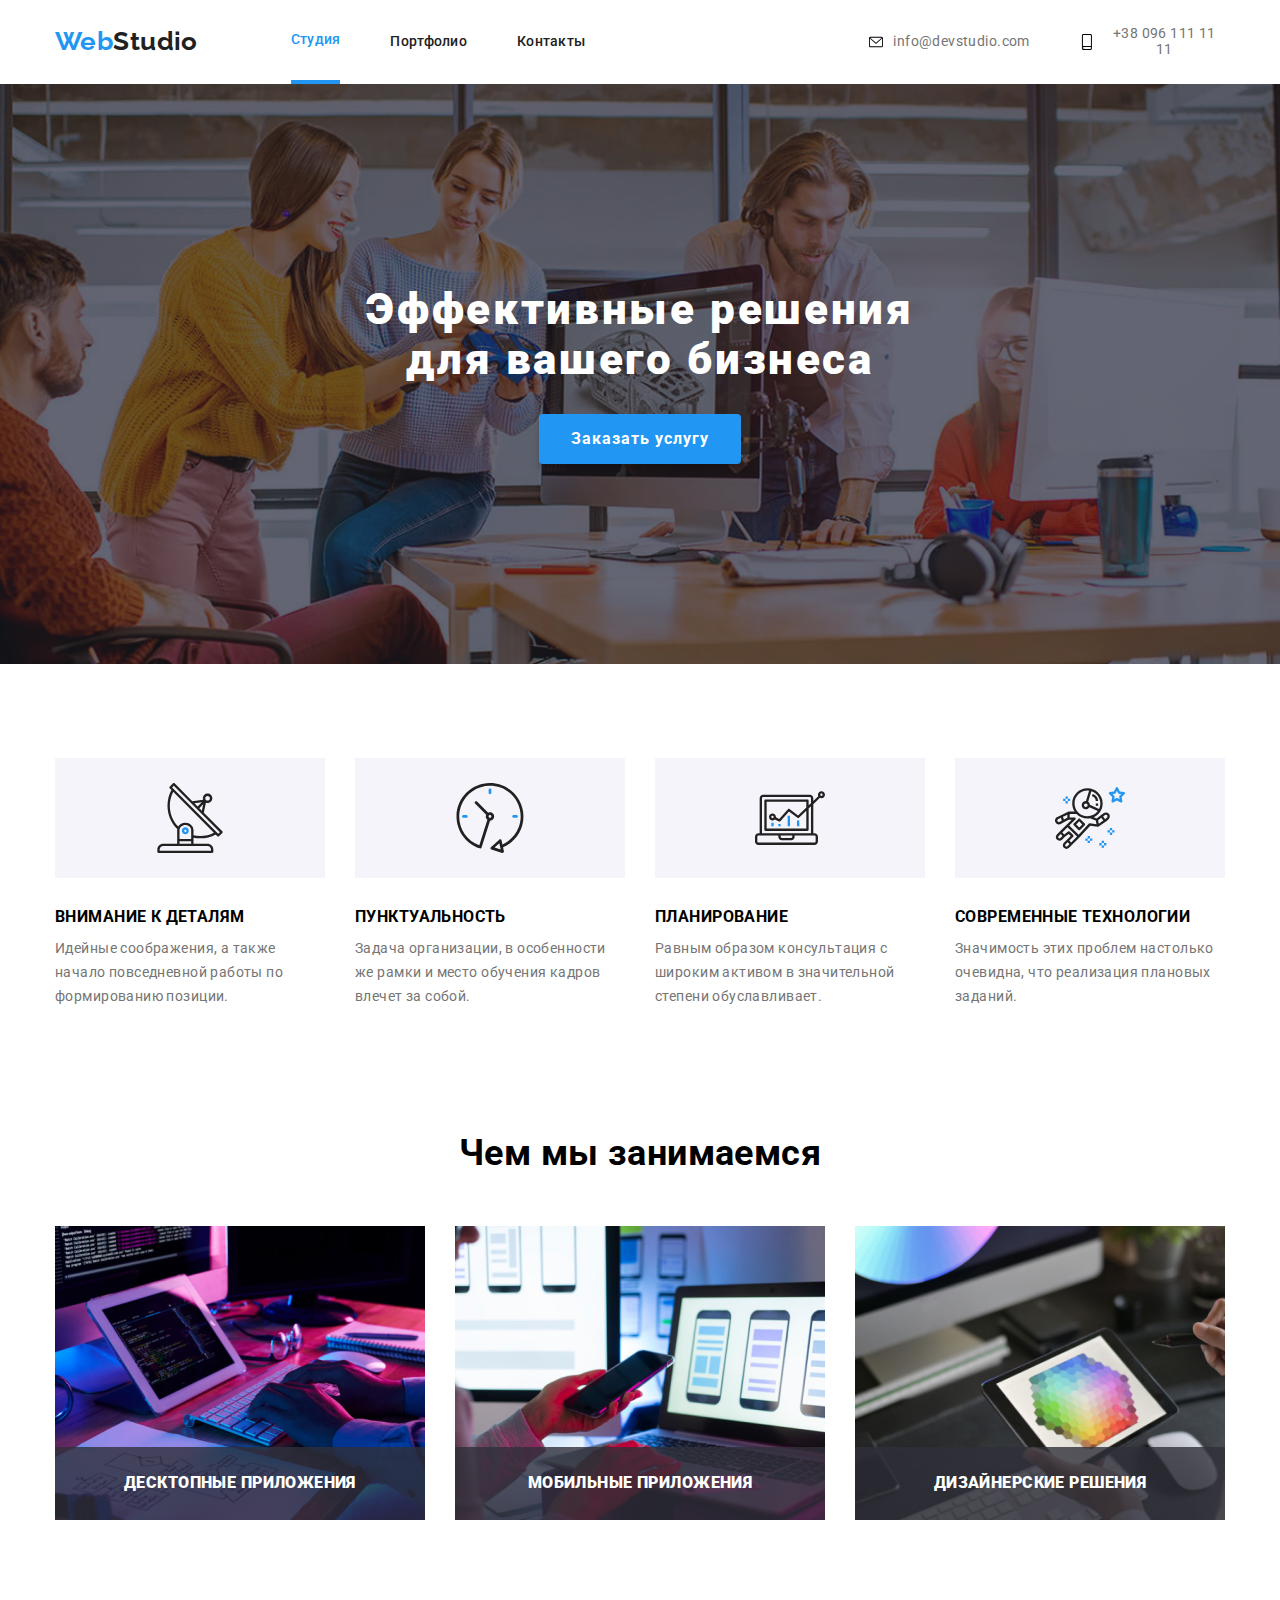
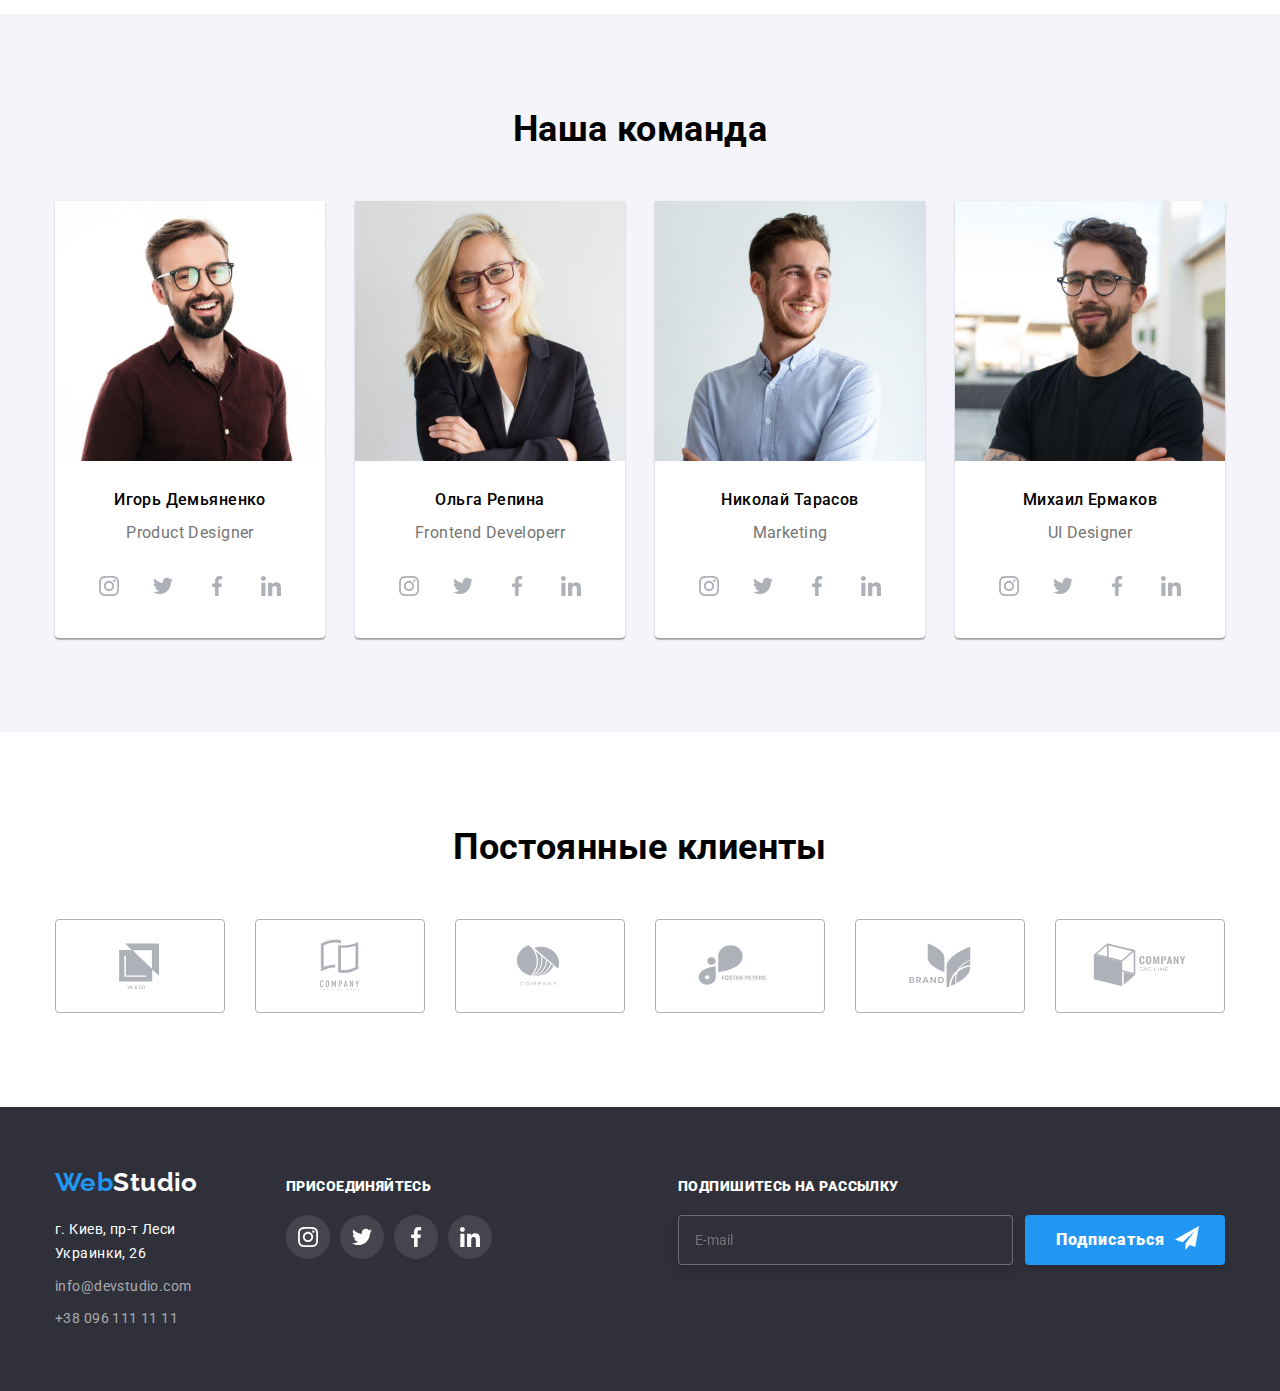
==== index.html @ 93da2205 "fixed header" ====
<!DOCTYPE html>
<html lang="ru">

<head>
    <meta charset="UTF-8" />
    <meta http-equiv="X-UA-Compatible" content="IE=edge" />
    <meta name="viewport" content="width=device-width, initial-scale=1.0" />
    <title>Домашня робота 7</title>
    <link href="https://fonts.googleapis.com/css2?family=Raleway:wght@700&family=Roboto:wght@400;500;700;900&display=swap" rel="stylesheet" />
    <link rel="stylesheet" href="https://cdnjs.cloudflare.com/ajax/libs/modern-normalize/1.1.0/modern-normalize.min.css" />
    <link rel="stylesheet" href="./css/main.min.css"/>
</head>

<body>
  <header class="page-header">
      <div class="container container--header flex">
          <a href="#" class="nav__logo"><span class="logo-style">Web</span>Studio</a>
          <button type="button" class="menu__button" aria-expanded="false" aria-controls="nav-menu" data-menu-button>
            <svg  class="menu-icon menu-icon" width="24" height="24px" aria-label="Переключатель мобильного меню"> 
              <use class="menu__icon-menu" href="./images/icon.svg#icon-menu"></use>
              <use class="menu__icon-cross" href="./images/icon.svg#icon-close"></use>
            </svg>
          </button>
          <nav class="nav">
            <div class="nav-menu"id="nav-menu" data-menu>
              <ul class="site-nav">
                <li class="site-nav__item">
                  <a href="#" class="site-nav__link site-nav__link--current">Студия</a>
                    </li>
                    <li class="site-nav__item">
                        <a href="portfolio.html" class="site-nav__link">Портфолио</a>
                    </li>
                    <li class="site-nav__item">
                        <a href="#" class="site-nav__link">Контакты</a>
                    </li>
                    </ul>


                <ul class="auth-nav">
                    <li class="auth-nav__item">
                        <a href="mailto:info@devstudio.com" class="auth-nav__link">
                            <svg class="auth-nav__icon" width="16" height="12px"> 
                    <use href="./images/icon.svg#icon-email"></use>
                  </svg> info@devstudio.com
                        </a>
                    </li>
                    <li class="auth-nav__item">
                        <a href="tel:+380961111111" class="auth-nav__link auth-nav__link--color">
                            <svg class="auth-nav__icon" width="10" height="16px"> 
                    <use href="./images/icon.svg#icon-phone"></use>
                  </svg> +38 096 111 11 11
                        </a>
                    </li>
                </ul>
                <ul class="media">
                  <li class="media__item"><a href="#" class="media__link">Instagram</a></li>
                  <li class="media__item"><a href="#" class="media__link">Twitter</a></li>
                  <li class="media__item"><a href="#" class="media__link">Facebook</a></li>
                  <li class="media__item"><a href="#" class="media__link">Linkedin</a></li>
                </ul>
          </nav>
        </div>
    </header>

    <main>
        <section class="hero">
            <div class="container">
                <h1 class="hero__title">
                    Эффективные решения<br />для вашего бизнеса
                </h1>
                <button data-open-modal type="button" class="button button--primary">Заказать услугу</button>
            </div>
            <div class="backdrop backdrop--hidden" data-backdrop>
                <div class="modal">

                <form name="callback-form" autocomplete="off" class="modal-form">

                  <button type="button"  class="modal-form__button" data-close-modal>
                    <svg class="modal-form__icon"> 
                      <use href="./images/icon.svg#icon-close"></use>
                     </svg>
                  </button>

                  <p class="modal-form__title">Оставьте свои данные, мы вам перезвоним</p>

                  <div class="modal-form-field">
                    <label for="name" class="modal-form-field__label">Имя</label>

                      <input type="text" name="name" id="name" class="modal-form-field__input">
                      <svg class="modal-form-field__icon">
                        <use href="./images/icon.svg#icon-form-name"></use>
                      </svg>
                  </div>

                  <div class="modal-form-field">
                    <label for="tel" class="modal-form-field__label">Телефон</label>

                    <input type="tel" name="tel" id="tel" class="modal-form-field__input">
                    <svg class="modal-form-field__icon">
                      <use href="./images/icon.svg#icon-form-tel"></use>
                    </svg>
                  </div>

                  <div class="modal-form-field">
                    <label class="modal-form-field__label" for="email">Почта</label>
                      <input class="modal-form-field__input" type="email" name="email" id="email" autocomplete="on" >
                      <svg class="modal-form-field__icon">
                        <use href="./images/icon.svg#icon-form-email"></use>
                      </svg>
                  </div>

                  <div class="modal-form-field">
                    <label class="modal-form-field__label" for="comment">Комментарий</label>
                    <textarea class="modal-form-field__textarea" name="comment" id="comment" cols="30" rows="10" placeholder="Введите текст"  maxlength="300"></textarea>
                  </div>

                  <div role="group" class="modal-form-access">

                    <label class="modal-form-access__label" for="access">
                      <input class="modal-form-access__checkbox hidden" type="checkbox" name="access" value="" id="access">
                      <span class="modal-form-access__span"></span>Соглашаюсь с рассылкой и принимаю<a href="#" class="modal-form-access__link"> Условия договора</a>
                    </label>
                  </div>

                    <button type="submit" class="modal-form-field__button">Отправить</button>
                </form>
              </div>
            </div>
        </section>

        <section class="section">
            <div class="container">
                <h2 class="section__title hidden">Преимущества</h2>
                <ul class="features">
                    <li class="features__item">
                        <div class="features__img">
                            <svg class="features__icon"> 
                  <use href="./images/icon.svg#icon-antenna"></use>
                </svg>
                        </div>
                        <h3 class="features__title">Внимание к деталям</h3>
                        <p class="features__text">
                            Идейные соображения, а также начало повседневной работы по формированию позиции.
                        </p>
                    </li>
                    <li class="features__item">
                        <div class="features__img">
                            <svg class="features__icon"> 
                  <use href="./images/icon.svg#icon-clock"></use>
                </svg>
                        </div>
                        <h3 class="features__title">Пунктуальность</h3>
                        <p class="features__text">
                            Задача организации, в особенности же рамки и место обучения кадров влечет за собой.
                        </p>
                    </li>
                    <li class="features__item">
                        <div class="features__img">
                            <svg class="features__icon"> 
                  <use href="./images/icon.svg#icon-diagram"></use>
                </svg>
                        </div>
                        <h3 class="features__title">Планирование</h3>
                        <p class="features__text">
                            Равным образом консультация с широким активом в значительной степени обуславливает.
                        </p>
                    </li>
                    <li class="features__item">
                        <div class="features__img">
                            <svg class="features__icon"> 
                  <use href="./images/icon.svg#icon-astronaut"></use>
                </svg>
                        </div>
                        <h3 class="features__title">Современные технологии</h3>
                        <p class="features__text">
                            Значимость этих проблем настолько очевидна, что реализация плановых заданий.
                        </p>
                    </li>
                </ul>
            </div>
        </section>

        <section class="section--no-padding section-work">
            <div class="container">
                <h2 class="section__title">Чем мы занимаемся</h2>
                <ul class="work">
                    <li class="work__item">
                        <div class="work__image">
                            <img src="./images/img1.jpg" alt="Пример работы" width="370">
                            <h3 class="work__title">Десктопные приложения</h3>
                        </div>
                    </li>
                    <li class="work__item">
                        <div class="work__image">
                            <img src="./images/img2.jpg" alt="Пример работы" width="370">
                            <h3 class="work__title">Мобильные приложения</h3>
                        </div>
                    </li>
                    <li class="work__item">
                        <div class="work__image">
                            <img src="./images/img3.jpg" alt="Пример работы" width="370">
                            <h3 class="work__title">Дизайнерские решения</h3>
                        </div>
                    </li>
                </ul>
            </div>
        </section>

        <section class="section--color">
            <div class="container">
              <h2 class="section__title">Наша команда</h2>
              <ul class="team">
                <li class="team__item">
                  <img
                  class="team__img"
                    src="./images/team1.jpg"
                    alt="Игорь Демьяненко"
                    width="270"
                  />
                  <div class="team__description">
                    <h3 class="team__title">Игорь Демьяненко</h3>
                    <p lang="en" class="team__text">Product Designer</p>
                    <ul class="social-media"> 
                      <li class="social-media__item"> 
                        <a href="#" class="social-media__link">
                          <svg class="social-media__icon"> 
                            <use href="./images/icon.svg#icon-instagram"></use>
                          </svg>
                        </a>
                      </li>
                      <li class="social-media__item"> 
                        <a href="#" class="social-media__link">
                          <svg class="social-media__icon"> 
                            <use href="./images/icon.svg#icon-twitter"></use>
                          </svg>
                        </a>
                      </li>
                    <li class="social-media__item"> 
                    <a href="#" class="social-media__link">
                      <svg class="social-media__icon"> 
                        <use href="./images/icon.svg#icon-facebook"></use>
                      </svg>
                    </a>
                   </li>
                   <li class="social-media__item"> 
                    <a href="#" class="social-media__link">
                      <svg class="social-media__icon"> 
                        <use href="./images/icon.svg#icon-linkedin"></use>
                      </svg>
                    </a>
                  </li>
                    </ul>
                  </div>
    
                </li>
                <li class="team__item">
                  <img src="./images/team2.jpg" alt="Ольга Репина" width="270" />
                  <div class="team__description">
                    <h3 class="team__title">Ольга Репина</h3>
                    <p lang="en" class="team__text">Frontend Developerr</p>
                    <ul class="social-media"> 
                      <li class="social-media__item"> 
                        <a href="#" class="social-media__link">
                          <svg class="social-media__icon"> 
                            <use href="./images/icon.svg#icon-instagram" ></use>
                          </svg>
                        </a>
                      </li>
                      <li class="social-media__item"> 
                        <a href="#" class="social-media__link">
                          <svg class="social-media__icon"> 
                            <use href="./images/icon.svg#icon-twitter"></use>
                          </svg>
                        </a>
                      </li>
                      <li class="social-media__item"> 
                    <a href="#" class="social-media__link">
                      <svg class="social-media__icon"> 
                        <use href="./images/icon.svg#icon-facebook"></use>
                      </svg>
                    </a>
                   </li>
                   <li class="social-media__item"> 
                    <a href="#" class="social-media__link">
                      <svg class="social-media__icon"> 
                        <use href="./images/icon.svg#icon-linkedin"></use>
                      </svg>
                    </a>
                  </li>
                    </ul>
                  </div>
                  
                </li>
                <li class="team__item">
                  <img src="./images/team3.jpg" alt="Николай Тарасов" width="270" />
                  <div class="team__description">
                    <h3 class="team__title">Николай Тарасов</h3>
                    <p lang="en" class="team__text">Marketing</p>
                    <ul class="social-media"> 
                      <li class="social-media__item"> 
                        <a href="#" class="social-media__link">
                          <svg class="social-media__icon"> 
                            <use href="./images/icon.svg#icon-instagram"></use>
                          </svg>
                        </a>
                      </li>
                      <li class="social-media__item"> 
                        <a href="#" class="social-media__link">
                          <svg class="social-media__icon"> 
                            <use href="./images/icon.svg#icon-twitter"></use>
                          </svg>
                        </a>
                      </li>
                      <li class="social-media__item"> 
                    <a href="#" class="social-media__link">
                      <svg class="social-media__icon"> 
                        <use href="./images/icon.svg#icon-facebook"></use>
                      </svg>
                    </a>
                   </li>
                   <li class="social-media__item"> 
                    <a href="#" class="social-media__link">
                      <svg class="social-media__icon"> 
                        <use href="./images/icon.svg#icon-linkedin"></use>
                      </svg>
                    </a>
                  </li>
                    </ul>
                  </div>
        
                </li>
                <li class="team__item">
                  <img src="./images/team4.jpg" alt="Михаил Ермаков" width="270" />
                  <div class="team__description">
                    <h3 class="team__title">Михаил Ермаков</h3>
                    <p lang="en" class="team__text">UI Designer</p>
                    <ul class="social-media"> 
                      <li class="social-media__item"> 
                        <a href="#" class="social-media__link">
                          <svg class="social-media__icon"> 
                            <use href="./images/icon.svg#icon-instagram"></use>
                          </svg>
                        </a>
                      </li>
                      <li class="social-media__item"> 
                        <a href="#" class="social-media__link">
                          <svg class="social-media__icon"> 
                            <use href="./images/icon.svg#icon-twitter"></use>
                          </svg>
                        </a>
                      </li>
                      <li class="social-media__item"> 
                    <a href="#" class="social-media__link">
                      <svg class="social-media__icon"> 
                        <use href="./images/icon.svg#icon-facebook"></use>
                      </svg>
                    </a>
                   </li>
                   <li class="social-media__item"> 
                    <a href="#" class="social-media__link">
                      <svg class="social-media__icon"> 
                        <use href="./images/icon.svg#icon-linkedin"></use>
                      </svg>
                    </a>
                  </li>
                    </ul>
                  </div>
                </li>
              </ul>
            </div>
          </section>

        <section class="section">
            <div class="container">
                <h2 class="section__title">
                    Постоянные клиенты
                </h2>
                <ul class="clients">
                    <li class="clients__item">
                        <a href="#" class="clients__link">
                            <svg class="clients__icon">
                  <use href="./images/icon.svg#icon-client1"></use>
                </svg>
                        </a>
                    </li>
                    <li class="clients__item">
                        <a href="#" class="clients__link">
                            <svg class="clients__icon">
                  <use href="./images/icon.svg#icon-client2"></use>
                </svg>
                        </a>
                    </li>
                    <li class="clients__item">
                        <a href="#" class="clients__link">
                            <svg class="clients__icon">
                  <use href="./images/icon.svg#icon-client3"></use>
                </svg>
                        </a>
                    </li>
                    <li class="clients__item">
                        <a href="#" class="clients__link">
                            <svg class="clients__icon">
                  <use href="./images/icon.svg#icon-client4"></use>
                </svg>
                        </a>
                    </li>
                    <li class="clients__item">
                        <a href="#" class="clients__link">
                            <svg class="clients__icon">
                  <use href="./images/icon.svg#icon-client5"></use>
                </svg>
                        </a>
                    </li>
                    <li class="clients__item">
                        <a href="#" class="clients__link">
                            <svg class="clients__icon">
                  <use href="./images/icon.svg#icon-client6"></use>
                </svg>
                        </a>
                    </li>
                </ul>
            </div>
        </section>
    </main>

    <footer class="footer" id="footer">
        <div class="container position">
            <div class="location">
                <a href="#" class="footer-nav-logo"><span class="logo__style footer-logo-style">Web</span
          ><span class="secondary-logo">Studio</span></a
        >

        <address>
          <ul class="address">
            <li><p class="address__text">г. Киев, пр-т Леси Украинки, 26</p></li>
            <li class="address__item">
              <a href="mailto:info@devstudio.com" class="address__link"
                >info@devstudio.com</a
              >
            </li>
            <li class="address__item">
              <a href="tel:+380961111111" class="address__link"
                >+38 096 111 11 11</a
              >
            </li>
          </ul>
        </address>
        </div>

        <div class="network">
          <p class="footer__title">присоединяйтесь</p>
          <ul class="network__list"> 
            <li class="network__item">
              <a href="#" class="network__link">
                <svg class="network__icon"> 
                  <use href="./images/icon.svg#icon-instagram"></use>
                </svg>
              </a>
                </li>
                <li class="network__item">
                    <a href="#" class="network__link">
                        <svg class="network__icon"> 
                  <use href="./images/icon.svg#icon-twitter"></use>
                </svg>
                    </a>
                </li>
                <li class="network__item"> 
                    <a href="#" class="network__link">
                        <svg class="network__icon"> 
              <use href="./images/icon.svg#icon-facebook"></use>
            </svg>
                    </a>
                </li>
                <li class="network__item">
                    <a href="#" class="network__link">
                        <svg class="network__icon"> 
              <use href="./images/icon.svg#icon-linkedin"></use>
            </svg>
                    </a>
                </li>
                </ul>
            </div>
            <div class="subscription">
              <p class="footer__title">Подпишитесь на рассылку</p>
              <form name="subscription-form" class="subscription__form">
                  <input class="subscription__input" type="email" name="email" placeholder="E-mail"/>
                
                  <button type="submit" class="subscription__button">Подписаться
                    <svg class="subscription__icon" fill="white"> 
                      <use href="./images/icon.svg#icon-send"></use>
                    </svg>
                  </button>
              </form>
            </div>
        </div>
    </footer>
    <script src="./js/modal.js"></script>
    <script src="./js/menu-button.js"></script>
</body>
</html>
---- css/main.min.css ----
body{font-family:Roboto, sans-serif;font-size:14px;color:var(--primary-text-color);letter-spacing:0.03em;line-height:1.14;background-color:var(--address)}a{text-decoration:none}h1,h2,h3,p{margin:0}ul{list-style:none;margin:0;padding:0}.container{padding:0 15px;margin:0 auto}@media screen and (min-width: 480px){.container{width:480px}.container--header{width:100%;padding:0 15px}}@media screen and (min-width: 768px){.container{width:768px;margin:0 auto}}@media screen and (min-width: 1200px){.container{width:1200px;margin:0 auto}}.section{width:100%;padding-top:60px;padding-bottom:60px}.section--color{width:100%;padding-top:60px;padding-bottom:60px;background-color:#f5f4fa}.section--no-padding{width:100%;padding-bottom:60px;padding-top:0}@media screen and (min-width: 1200px){.section{padding-top:94px;padding-bottom:94px}.section--color{padding-top:94px;padding-bottom:94px;background-color:#f5f4fa}.section--no-padding{padding-bottom:94px;padding-top:0}}.section__title{font-size:28px;line-height:1.2;text-align:center}@media screen and (min-width: 480px){.section__title{font-size:28px}}@media screen and (min-width: 768px){.section__title{font-size:28px}}@media screen and (min-width: 1200px){.section__title{font-size:36px}}.hidden{position:absolute;width:1px;height:1px;margin:-1px;border:0;padding:0;clip:rect(0 0 0 0);overflow:hidden}@media screen and (min-width: 768px){.flex{display:flex;align-items:center}}img{display:block;width:100%;height:auto}textarea{resize:none}.no-margin{margin:0}.button{display:inline-block;padding:6px 22px;font-family:inherit;font-weight:700;font-size:16px;line-height:1.8;letter-spacing:0.06em;text-align:center;border-radius:4px;border:none;cursor:pointer}.button--primary{min-width:200px;height:50px;padding:10px 32px;text-align:center;color:#fff;border:none;border-radius:4px;box-shadow:0px 4px 4px rgba(0,0,0,0.15);background-color:#2196f3;transition:background-color 250ms cubic-bezier(0.4, 0, 0.2, 1),color 250ms cubic-bezier(0.4, 0, 0.2, 1)}.button--primary:focus,.button--primary:hover{cursor:pointer;color:#2196f3;background-color:#fff}.button--secondary{background-color:#f5f4fa;transition:background-color 250ms cubic-bezier(0.4, 0, 0.2, 1),color 250ms cubic-bezier(0.4, 0, 0.2, 1)}.button--secondary:focus,.button--secondary:hover{color:#fff;background-color:#2196f3;box-shadow:0px 3px 1px rgba(0,0,0,0.1),0px 1px 2px rgba(0,0,0,0.08),0px 2px 2px rgba(0,0,0,0.12);cursor:pointer}.header{position:relative;border-bottom:1px solid #ececec}.page-header{background-color:#fff}@media screen and (max-width: 768px){.page-header{position:fixed;width:100%;top:0;left:0;padding:16px 0;z-index:5}}@media screen and (min-width: 768px){.page-header{position:relative}}.logo-style{color:#2196f3}.secondary-logo{color:#fff}.nav{display:flex;align-items:center}@media screen and (min-width: 768px){.nav{padding:0}}.nav__logo{margin-right:auto;font-family:Raleway, sans-serif;font-weight:700;font-size:24px;line-height:1.2;color:#212121;transition:color 250ms cubic-bezier(0.4, 0, 0.2, 1)}.nav__logo:hover,.nav__logo:focus{color:#2196f3}@media screen and (min-width: 480px){.nav__logo{font-size:24px}}@media screen and (min-width: 768px){.nav__logo{margin-right:86px;font-size:26px}}@media screen and (min-width: 1200px){.nav__logo{margin-right:93px}}.menu__button{position:absolute;right:15px;display:inline-flex;margin-right:auto;margin:0;padding:0;border:none;background-color:transparent;cursor:pointer;z-index:2}@media screen and (min-width: 768px){.menu__button{display:none}}.menu__icon-menu{display:flex;width:24px}.menu__button--open .menu__icon-menu{display:none;width:24px}.menu__icon-cross{display:none;width:24px;height:24px}.menu__button--open .menu__icon-cross{display:block;width:24px}@media screen and (max-width: 768px){.nav-menu{display:none;position:fixed;top:0;left:0;width:100%;padding:48px 40px;background:#FFFFFF;box-shadow:0px 4px 8px rgba(0,0,0,0.04),0px 2px 4px rgba(0,0,0,0.08),0px 1px 3px rgba(0,0,0,0.16)}.nav-menu--open{display:flex;flex-direction:column;justify-content:space-between}}@media screen and (min-width: 768px){.nav-menu{display:flex}.nav-menu--open{display:flex;justify-content:space-between}}.nav-menu .media{display:inline-flex}@media screen and (min-width: 768px){.nav-menu .media{display:none}}.nav-menu .media__item:not(:last-child){border-right:1px solid rgba(33,33,33,0.2);padding-right:10px;margin-right:10px}.nav-menu .media__link{font-weight:500;font-size:18px;line-height:1.2;letter-spacing:0.02em;color:#2196f3}@media screen and (max-width: 768px){.site-nav{display:flex;flex-direction:column;margin-bottom:304px}}@media screen and (min-width: 768px){.site-nav{display:flex;justify-content:space-between;margin-right:84px}}@media screen and (min-width: 1200px){.site-nav{margin-right:284px}}.site-nav__item{position:relative;display:inline-flex;text-align:center;align-items:center;background-repeat:no-repeat;color:#757575;fill:#757575}@media screen and (max-width: 768px){.site-nav__item{margin-bottom:34px}}@media screen and (min-width: 768px){.site-nav__item:not(:last-child){margin-right:50px}}@media screen and (max-width: 768px){.site-nav__link{display:block;font-weight:500;letter-spacing:0.02em;font-size:34px;color:#212121}.site-nav__link--current{color:#2196f3}}@media screen and (min-width: 768px){.site-nav__link{display:block;padding:32px 0;font-weight:500;letter-spacing:0.02em;align-items:center;color:#212121;transition:color 250ms cubic-bezier(0.4, 0, 0.2, 1)}.site-nav__link::after{content:"";position:absolute;left:0;bottom:0;display:block;width:100%;height:4px;background-color:#2196f3;border-radius:2px;opacity:0;transition:opacity 250ms cubic-bezier(0.4, 0, 0.2, 1)}}@media screen and (min-width: 768px){.site-nav__link--current{color:#2196f3;border-bottom:4px solid #2196f3}}.site-nav__link:hover,.site-nav__link:focus{color:#2196f3}.site-nav__link:hover::after,.site-nav__link:focus::after{opacity:1}@media screen and (max-width: 768px){.auth-nav{display:flex;flex-direction:column-reverse}}@media screen and (min-width: 768px){.auth-nav{display:flex;flex-direction:column;justify-content:center}}@media screen and (min-width: 1200px){.auth-nav{flex-direction:row;align-items:center}}@media screen and (max-width: 768px){.auth-nav__item{margin-bottom:64px}.auth-nav__item:last-child{margin-bottom:32px}}@media screen and (min-width: 768px){.auth-nav__item{font-size:12px}.auth-nav__item:not(:last-child){margin-bottom:10px}}@media screen and (min-width: 1200px){.auth-nav__item{font-size:14px}.auth-nav__item:not(:last-child){margin-bottom:0;margin-right:50px}}.auth-nav__link{text-align:center;align-items:center;color:#757575;transition:color 250ms cubic-bezier(0.4, 0, 0.2, 1)}.auth-nav__link:hover,.auth-nav__link:focus{cursor:pointer;color:#2196f3;fill:#2196f3}@media screen and (max-width: 768px){.auth-nav__link{font-size:18px}.auth-nav__link--color{color:#2196f3;font-size:34px}}@media screen and (min-width: 768px){.auth-nav__link{display:flex;font-size:12px}}@media screen and (min-width: 1200px){.auth-nav__link{display:flex;justify-content:center;font-size:14px}}@media screen and (max-width: 768px){.auth-nav__icon{display:none}}@media screen and (min-width: 768px){.auth-nav__icon{width:14px;margin-right:8px}}@media screen and (min-width: 1200px){.auth-nav__icon{margin-right:10px}}.hero{width:100%;padding:200px 0;text-align:center;background:#2f303a;background-image:linear-gradient(to right, rgba(47,48,58,0.4), rgba(47,48,58,0.4)),url("../images/bg-image.jpg");background-repeat:no-repeat;background-position:center;background-size:cover}@media screen and (max-width: 768px){.hero{margin-top:60px}}.hero__title{margin-bottom:30px;font-weight:900;font-size:26px;text-align:center;letter-spacing:0.06em;color:#fff}@media screen and (min-width: 480px){.hero__title{font-size:26px}}@media screen and (min-width: 768px){.hero__title{font-size:26px}}@media screen and (min-width: 1200px){.hero__title{font-size:44px}}.backdrop{position:fixed;top:0;left:0;z-index:1;width:100%;height:100%;background:rgba(0,0,0,0.2);overflow-y:scroll;opacity:1;transition:opacity 250ms cubic-bezier(0.4, 0, 0.2, 1)}.backdrop--hidden{opacity:0;pointer-events:none}.modal{position:absolute;top:50%;left:50%;width:100%;background:#fff;box-shadow:0px 1px 3px rgba(0,0,0,0.12),0px 1px 1px rgba(0,0,0,0.14),0px 2px 1px rgba(0,0,0,0.2);border-radius:4px;transform:translate(-50%, -50%);transition:transform 250ms cubic-bezier(0.4, 0, 0.2, 1)}.backdrop--hidden .modal{transform:translate(-50%, -50%) scale(0.9)}@media screen and (min-width: 480px){.modal{width:0;min-width:450px;min-height:0;max-height:100%}}@media screen and (min-width: 768px){.modal{max-width:450px}}@media screen and (min-width: 1200px){.modal{min-width:528px}}.modal-form{padding:40px;background:#FFFFFF;box-shadow:0px 1px 3px rgba(0,0,0,0.12),0px 1px 1px rgba(0,0,0,0.14),0px 2px 1px rgba(0,0,0,0.2);border-radius:4px}.modal-form__button{position:absolute;top:8px;right:8px;width:30px;height:30px;padding:15px;background-color:white;border:1px solid rgba(0,0,0,0.1);border-radius:50%}.modal-form__title{margin-bottom:12px;font-weight:700;font-size:20px;line-height:1.15;text-align:center;color:#212121}.modal-form__icon{position:absolute;width:30px;height:30px;top:0;left:0}.modal-form__icon:hover,.modal-form__icon:focus,.modal-form__button:focus .modal-form__icon{fill:#2196f3;cursor:pointer}.modal-form-field{position:relative;display:flex;flex-direction:column;text-align:left;margin:0;margin-bottom:10px}.modal-form-field__label{margin-bottom:4px;font-weight:400;font-size:12px;line-height:1.16;letter-spacing:0.01em;color:#757575}.modal-form-field__input{padding:14px 15px 14px 43px;border:1px solid rgba(33,33,33,0.2);border-radius:4px;transition:border 250ms cubic-bezier(0.4, 0, 0.2, 1);cursor:pointer}.modal-form-field__input:hover,.modal-form-field__input:focus{border:1px solid #2196f3;outline:none;border-radius:4px}.modal-form-field__icon{position:absolute;width:15px;height:15px;top:50%;left:15px;fill:black;transition:fill 250ms cubic-bezier(0.4, 0, 0.2, 1)}.modal-form-field:focus-within .modal-form-field__icon,.modal-form-field:hover .modal-form-field__icon{fill:#2196f3}.modal-form-field__textarea{width:auto;height:120px;margin-bottom:20px;padding:12px 16px;letter-spacing:0.01em;border:1px solid rgba(33,33,33,0.2);border-radius:4px;cursor:pointer}.modal-form-field__textarea:hover,.modal-form-field__textarea:focus{border:1px solid #2196f3;outline:none;border-radius:4px}.modal-form-field__textarea::placeholder{color:rgba(117,117,117,0.5)}.modal-form-field__button{width:200px;height:50px;padding:10px 55px;font-weight:900;font-size:16px;line-height:1.8;letter-spacing:0.06em;text-align:center;color:#fff;border:none;border-radius:4px;box-shadow:0px 4px 4px rgba(0,0,0,0.15);background-color:#2196f3;cursor:pointer}.modal-form-access{display:flex;justify-content:center;align-items:center;margin-bottom:30px}@media screen and (min-width: 480px){.modal-form-access{width:auto}}.modal-form-access__label{display:flex;align-items:center;font-size:12px;line-height:1.16;font-weight:400;color:#757575}@media screen and (min-width: 1200px){.modal-form-access__label{font-size:14px;line-height:1.7}}.modal-form-access__link{color:#2196f3;text-decoration:underline}.modal-form-access__span{display:inline-block;width:16px;height:15px;margin-right:8px;border:2px solid black;border-radius:4px}.modal-form-access__checkbox:checked+.modal-form-access__span{border:none;background-image:url("../../../images/icon-check.svg");fill:#fff;background-color:#2196f3}@media screen and (min-width: 768px){.features{display:flex;flex-wrap:wrap;justify-content:space-between}}@media screen and (min-width: 1200px){.features{flex-wrap:nowrap}}.features__item:not(:last-child){margin-bottom:30px}@media screen and (min-width: 768px){.features__item{width:calc((100% - 1 * 30px) / 2)}}@media screen and (min-width: 1200px){.features__item{width:270px}.features__item:not(:last-child){margin-right:30px}}.features__img{display:flex;justify-content:center;padding:25px 0;margin-bottom:30px;background-color:#f5f4fa}.features__icon{width:70px;height:70px}.features__title{text-align:center;text-transform:uppercase;margin-bottom:10px}@media screen and (min-width: 1200px){.features__title{text-align:left}}.features__text{color:#757575;font-weight:400;line-height:1.7}.section-work{display:none}@media screen and (min-width: 1200px){.section-work{display:block}}.work{display:flex;margin-top:50px}.work__item:not(:last-child){margin-right:30px}.work__image{position:relative;width:100%;background-size:contain}.work__title{position:absolute;width:100%;bottom:0;margin:0;padding:27px 0;text-align:center;font-weight:900;text-transform:uppercase;color:#fff;background:rgba(47,48,58,0.8)}.team{margin-top:30px}@media screen and (min-width: 768px){.team{display:flex;flex-wrap:wrap;justify-content:space-between}}@media screen and (min-width: 1200px){.team{display:flex;justify-content:space-between;margin-top:50px}}.team__title{margin-bottom:10px;font-weight:500;font-size:16px}.team__item{text-align:center;width:100%;background:#fff;box-shadow:0px 1px 3px rgba(0,0,0,0.12),0px 1px 1px rgba(0,0,0,0.14),0px 2px 1px rgba(0,0,0,0.2);border-radius:0px 0px 4px 4px}.team__item:not(:last-child){margin-bottom:30px}@media screen and (min-width: 480px){.team__item{width:450px}.team__item:not(:last-child){margin-bottom:30px}}@media screen and (min-width: 768px){.team__item{margin-bottom:30px;width:calc((100% - 1 * 30px) / 2)}}@media screen and (min-width: 1200px){.team__item{width:calc((100% - 3 * 30px) / 4);margin-bottom:0}.team__item:not(:last-child){margin-bottom:0;margin-right:30px}}.team__description{padding:30px 0}.team__text{margin-bottom:16px;font-weight:normal;font-size:16px;line-height:1.8;color:#757575}.social-media{display:flex;justify-content:center}.social-media__item:not(:last-child){margin-right:10px}.social-media__link{display:flex;justify-content:center;align-items:center;width:44px;height:44px;border-radius:50%;background-color:#fff;fill:#AFB1B8;transition:background-color 250ms cubic-bezier(0.4, 0, 0.2, 1),fill 250ms cubic-bezier(0.4, 0, 0.2, 1)}.social-media__link:focus,.social-media__link:hover{fill:#fff;background-color:#2196f3}.social-media__link:hover .social-media__icon,.social-media__link:focus .social-media__icon{fill:#fff}.social-media__icon{width:20px;height:20px}.clients{display:flex;flex-wrap:wrap;justify-content:center;margin-top:30px;margin-bottom:-30px;margin-left:-30px;transition:fill 250ms cubic-bezier(0.4, 0, 0.2, 1),background 250ms cubic-bezier(0.4, 0, 0.2, 1)}@media screen and (min-width: 1200px){.clients{display:flex;justify-content:space-between;margin:auto;margin-top:50px}}.clients__item{margin-bottom:30px;margin-left:30px}@media screen and (min-width: 480px){.clients__item{width:calc((100% - 2 * 30px) / 2)}}@media screen and (min-width: 768px){.clients__item{width:calc((100% - 3 * 30px) / 3)}}@media screen and (min-width: 1200px){.clients__item{width:170px;margin:0}}.clients__link{display:flex;justify-content:center;padding:16px 32px;background:#fff;box-sizing:border-box;border-radius:4px;border:1px solid #AFB1B8;transition:fill 250ms cubic-bezier(0.4, 0, 0.2, 1),border 250ms cubic-bezier(0.4, 0, 0.2, 1)}.clients__link:focus,.clients__link:hover{border:1px solid #2196f3;color:#2196f3;fill:#2196f3}.clients__icon{height:60px;width:106px;fill:#AFB1B8;transition:fill 250ms cubic-bezier(0.4, 0, 0.2, 1)}.clients__link:hover .clients__icon,.clients__link:focus .clients__icon{fill:#2196f3;color:#2196f3}.footer{width:100%;background-color:#2f303a;padding:60px 0}@media screen and (min-width: 768px){.footer{display:flex}}@media screen and (min-width: 1200px){.footer{padding-bottom:0}}.footer__title{margin-bottom:20px;font-weight:900;text-transform:uppercase;color:#fff}.footer-nav-logo{display:block;font-family:Raleway, sans-serif;font-weight:700;font-size:26px;line-height:1.2;color:#212121;margin-bottom:20px}.footer-logo-style{color:#2196f3}.container.position{display:block;text-align:center}@media screen and (min-width: 480px){.container.position{display:block;text-align:center}}@media screen and (min-width: 768px){.container.position{display:flex;flex-wrap:wrap;justify-content:space-around}}@media screen and (min-width: 1200px){.container.position{display:flex;align-items:baseline;flex-wrap:nowrap;text-align:left}}.location{margin-bottom:60px}@media screen and (min-width: 480px){.location{margin-bottom:60px}}@media screen and (min-width: 1200px){.location{margin-right:70px}}.address{margin-top:20px;font-style:normal}.address__item:not(:last-child){margin-bottom:9px}.address__text{color:#fff}.address__link{color:rgba(255,255,255,0.6);font-style:normal}.address__link,.address__text{margin-bottom:9px;font-family:Roboto, sans-serif;font-weight:400;line-height:1.7}.network{display:block;margin-bottom:60px}@media screen and (min-width: 480px){.network{display:block;margin-bottom:60px}}@media screen and (min-width: 1200px){.network{margin-right:93px}}.network__list{display:flex;justify-content:center}@media screen and (min-width: 480px){.network__list{justify-content:center}}@media screen and (min-width: 1200px){.network__list{margin-right:93px}}.network__item:not(:last-child){margin-right:10px}.network__link{display:flex;justify-content:center;align-items:center;width:44px;height:44px;border:none;border-radius:50%;background:rgba(255,255,255,0.1);fill:#fff;transition:background-color 250ms cubic-bezier(0.4, 0, 0.2, 1)}.network__link:focus,.network__link:hover{background-color:#2196f3}.network__icon{width:20px;height:20px;transition:fill 250ms cubic-bezier(0.4, 0, 0.2, 1)}.network__icon:hover,.network__icon:focus{fill:#fff}.subscription__form{display:flex;flex-direction:column;align-items:center}@media screen and (min-width: 1200px){.subscription__form{display:flex;flex-direction:row;align-items:baseline}}.subscription__input{width:100%;height:50px;margin-bottom:20px;padding:15px 16px;background-color:#2f303a;border:1px solid rgba(255,255,255,0.3);filter:drop-shadow(0px 4px 4px rgba(0,0,0,0.15));border-radius:4px;color:white;transition:color 250ms cubic-bezier(0.4, 0, 0.2, 1),background-color 250ms cubic-bezier(0.4, 0, 0.2, 1),filter 250ms cubic-bezier(0.4, 0, 0.2, 1)}.subscription__input:focus{background-color:#2f303a;color:white}@media screen and (min-width: 480px){.subscription__input{margin-bottom:20px}}@media screen and (min-width: 768px){.subscription__input{width:450px}}@media screen and (min-width: 1200px){.subscription__input{display:flex;width:335px;margin-right:12px}}.subscription__icon{position:absolute;width:24px;height:24px;margin-left:10px}.subscription__button{width:200px;height:50px;padding:10px 29px 10px 0;font-weight:900;font-size:16px;line-height:1.8;letter-spacing:0.06em;text-align:center;color:#fff;border:none;border-radius:4px;box-shadow:0px 4px 4px rgba(0,0,0,0.15);background-color:#2196f3;cursor:pointer}.filter-nav{display:flex;flex-wrap:wrap;margin-bottom:40px}@media screen and (max-width: 768px){.filter-nav{margin-top:60px}}@media screen and (min-width: 768px){.filter-nav{display:flex;justify-content:center;align-items:center;margin-bottom:30px}}@media screen and (min-width: 1200px){.filter-nav{display:flex;justify-content:center;align-items:center;margin-bottom:50px}}.filter-nav__item:not(:last-child){margin-right:8px;margin-bottom:15px}@media screen and (min-width: 768px){.filter-nav__item:not(:last-child){margin-bottom:0}}.cardset{display:block}@media screen and (min-width: 768px){.cardset{display:flex;flex-wrap:wrap;margin-left:-30px;margin-top:-30px}}.cardset__item:not(:last-child){margin-bottom:30px}@media screen and (min-width: 768px){.cardset__item:not(:last-child){margin-bottom:0}}@media screen and (min-width: 768px){.cardset__item{flex-basis:calc(100% / 2 - 30px);margin-top:30px;margin-left:30px}}@media screen and (min-width: 1200px){.cardset__item{flex-basis:calc(100% / 3 - 30px);margin-top:30px;margin-left:30px}}.cardset__link{display:flex;flex-wrap:wrap;height:100%;transition:background 250ms cubic-bezier(0.4, 0, 0.2, 1)}.cardset__link:focus,.cardset__link:hover{background:#fff;box-shadow:0px 1px 1px rgba(0,0,0,0.12),0px 4px 4px rgba(0,0,0,0.06),1px 4px 6px rgba(0,0,0,0.16)}.cardset__overlay{position:relative;display:block;width:100%;overflow:hidden}.cardset__overlay::before{content:"";position:absolute;display:inline-block;width:100%;height:100%;background:rgba(33,150,243,0);transform:translateY(100%);transition:background 250ms cubic-bezier(0.4, 0, 0.2, 1),transform 250ms cubic-bezier(0.4, 0, 0.2, 1)}.cardset__item:hover .cardset__overlay::before,.cardset__item:focus .cardset__overlay::before{transform:translateY(0);background:rgba(33,150,243,0.9)}.cardset__link:focus .cardset__overlay{opacity:1;transform:translateY(0);background:rgba(33,150,243,0.9)}.cardset__overlay .cardset__info{position:absolute;top:0;padding:77px 24px;font-weight:400;font-size:18px;line-height:1.5;color:#fff;opacity:0;transition:opacity 250ms cubic-bezier(0.4, 0, 0.2, 1)}@media screen and (min-width: 768px){.cardset__overlay .cardset__info{padding:49px 24px}}@media screen and (min-width: 1200px){.cardset__overlay .cardset__info{padding:63px 24px}}.cardset__info{position:absolute;width:100%;height:100%;top:0;left:0;transform:translateY(100%);transition:transform 250ms cubic-bezier(0.4, 0, 0.2, 1)}.cardset__item:hover .cardset__info,.cardset__item:focus .cardset__info{opacity:1;transform:translateY(0)}.cardset__link:focus .cardset__info{opacity:1;transform:translateY(0);background:rgba(33,150,243,0.9)}.cardset__description{flex-grow:1;padding:20px 24px;border-left:1px solid #eeeeee;border-right:1px solid #eeeeee;border-bottom:1px solid #eeeeee}.cardset__title{font-size:18px;line-height:2;letter-spacing:0.06em;color:#212121}.cardset__text{font-weight:400;font-size:16px;line-height:1.8;color:#757575}
/*# sourceMappingURL=main.min.css.map */
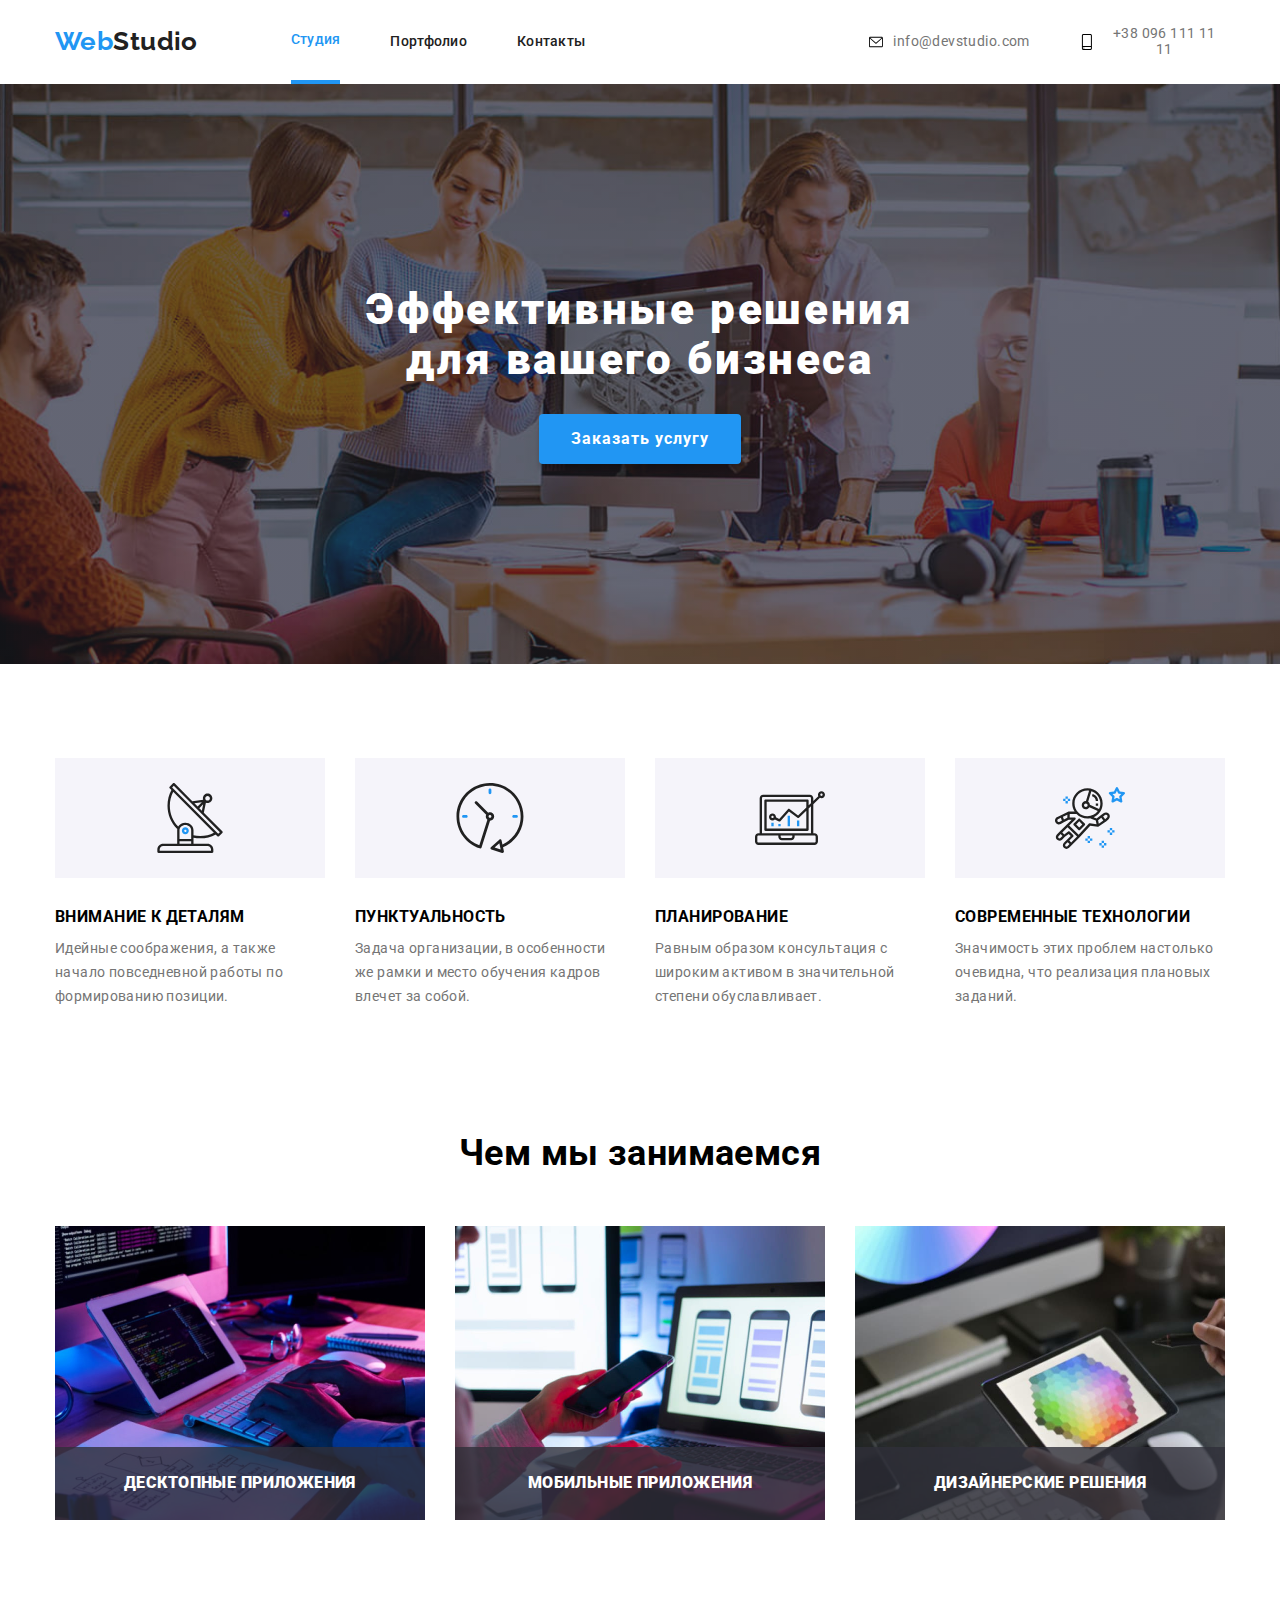
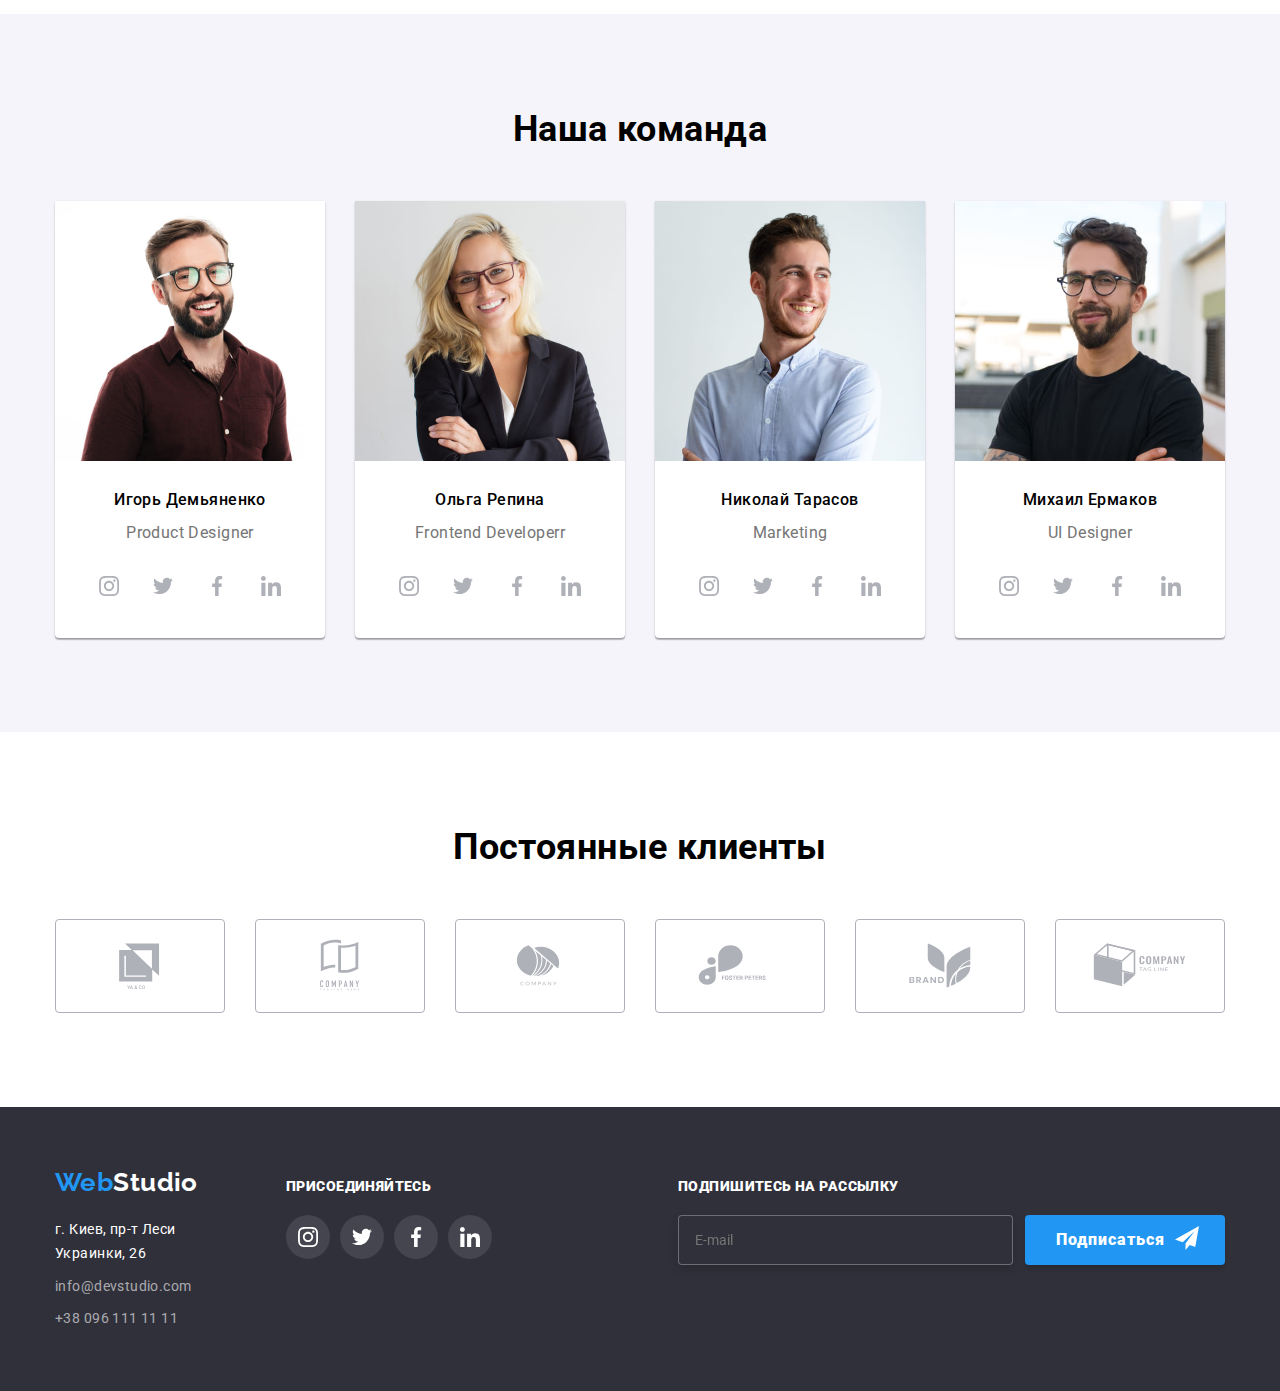
==== commit cf0fd4b8: "додано адаптивну графіку" ====
--- a/index.html
+++ b/index.html
@@ -186,19 +186,28 @@
                 <ul class="work">
                     <li class="work__item">
                         <div class="work__image">
-                            <img src="./images/img1.jpg" alt="Пример работы" width="370">
+                          <img srcset="./images/work/work1@2x.jpg" 
+                            src="./images/work/work1@1x.jpg" 
+                            alt="Пример работы" 
+                            width="370">
                             <h3 class="work__title">Десктопные приложения</h3>
                         </div>
                     </li>
                     <li class="work__item">
                         <div class="work__image">
-                            <img src="./images/img2.jpg" alt="Пример работы" width="370">
+                          <img srcset="./images/work/work2@2x.jpg" 
+                            src="./images/work/work2@1x.jpg" 
+                            alt="Пример работы" 
+                            width="370">
                             <h3 class="work__title">Мобильные приложения</h3>
                         </div>
                     </li>
                     <li class="work__item">
                         <div class="work__image">
-                            <img src="./images/img3.jpg" alt="Пример работы" width="370">
+                          <img srcset="./images/work/work3@2x.jpg" 
+                          src="./images/work/work3@1x.jpg" 
+                          alt="Пример работы" 
+                          width="370">
                             <h3 class="work__title">Дизайнерские решения</h3>
                         </div>
                     </li>
@@ -211,12 +220,10 @@
               <h2 class="section__title">Наша команда</h2>
               <ul class="team">
                 <li class="team__item">
-                  <img
-                  class="team__img"
-                    src="./images/team1.jpg"
-                    alt="Игорь Демьяненко"
-                    width="270"
-                  />
+                  <img srcset="./images/team/team1@2x.jpg" 
+                  src="./images/team/team1@1x.jpg" 
+                  alt="Игорь Демьяненко" 
+                  width="270" />
                   <div class="team__description">
                     <h3 class="team__title">Игорь Демьяненко</h3>
                     <p lang="en" class="team__text">Product Designer</p>
@@ -254,7 +261,10 @@
     
                 </li>
                 <li class="team__item">
-                  <img src="./images/team2.jpg" alt="Ольга Репина" width="270" />
+                  <img srcset="./images/team/team2@2x.jpg" 
+                  src="./images/team/team2@1x.jpg" 
+                  alt="Oльга Репина" 
+                  width="270" />
                   <div class="team__description">
                     <h3 class="team__title">Ольга Репина</h3>
                     <p lang="en" class="team__text">Frontend Developerr</p>
@@ -292,7 +302,10 @@
                   
                 </li>
                 <li class="team__item">
-                  <img src="./images/team3.jpg" alt="Николай Тарасов" width="270" />
+                  <img srcset="./images/team/team3@2x.jpg" 
+                  src="./images/team/team3@1x.jpg" 
+                  alt="Николай Тарасов" 
+                  width="270" />
                   <div class="team__description">
                     <h3 class="team__title">Николай Тарасов</h3>
                     <p lang="en" class="team__text">Marketing</p>
@@ -330,7 +343,10 @@
         
                 </li>
                 <li class="team__item">
-                  <img src="./images/team4.jpg" alt="Михаил Ермаков" width="270" />
+                  <img srcset="./images/team/team4@2x.jpg" 
+                      src="./images/team/team4@1x.jpg" 
+                      alt="Михаил Ермаков" 
+                      width="270" />
                   <div class="team__description">
                     <h3 class="team__title">Михаил Ермаков</h3>
                     <p lang="en" class="team__text">UI Designer</p>
@@ -494,7 +510,9 @@
             </div>
         </div>
     </footer>
+    <script src="https://ajax.googleapis.com/ajax/libs/jquery/2.2.0/jquery.min.js"></script>
     <script src="./js/modal.js"></script>
     <script src="./js/menu-button.js"></script>
+    <script src="./js/body-fixed.js"></script>
 </body>
 </html>--- a/css/main.min.css
+++ b/css/main.min.css
@@ -1,2 +1,2 @@
-body{font-family:Roboto, sans-serif;font-size:14px;color:var(--primary-text-color);letter-spacing:0.03em;line-height:1.14;background-color:var(--address)}a{text-decoration:none}h1,h2,h3,p{margin:0}ul{list-style:none;margin:0;padding:0}.container{padding:0 15px;margin:0 auto}@media screen and (min-width: 480px){.container{width:480px}.container--header{width:100%;padding:0 15px}}@media screen and (min-width: 768px){.container{width:768px;margin:0 auto}}@media screen and (min-width: 1200px){.container{width:1200px;margin:0 auto}}.section{width:100%;padding-top:60px;padding-bottom:60px}.section--color{width:100%;padding-top:60px;padding-bottom:60px;background-color:#f5f4fa}.section--no-padding{width:100%;padding-bottom:60px;padding-top:0}@media screen and (min-width: 1200px){.section{padding-top:94px;padding-bottom:94px}.section--color{padding-top:94px;padding-bottom:94px;background-color:#f5f4fa}.section--no-padding{padding-bottom:94px;padding-top:0}}.section__title{font-size:28px;line-height:1.2;text-align:center}@media screen and (min-width: 480px){.section__title{font-size:28px}}@media screen and (min-width: 768px){.section__title{font-size:28px}}@media screen and (min-width: 1200px){.section__title{font-size:36px}}.hidden{position:absolute;width:1px;height:1px;margin:-1px;border:0;padding:0;clip:rect(0 0 0 0);overflow:hidden}@media screen and (min-width: 768px){.flex{display:flex;align-items:center}}img{display:block;width:100%;height:auto}textarea{resize:none}.no-margin{margin:0}.button{display:inline-block;padding:6px 22px;font-family:inherit;font-weight:700;font-size:16px;line-height:1.8;letter-spacing:0.06em;text-align:center;border-radius:4px;border:none;cursor:pointer}.button--primary{min-width:200px;height:50px;padding:10px 32px;text-align:center;color:#fff;border:none;border-radius:4px;box-shadow:0px 4px 4px rgba(0,0,0,0.15);background-color:#2196f3;transition:background-color 250ms cubic-bezier(0.4, 0, 0.2, 1),color 250ms cubic-bezier(0.4, 0, 0.2, 1)}.button--primary:focus,.button--primary:hover{cursor:pointer;color:#2196f3;background-color:#fff}.button--secondary{background-color:#f5f4fa;transition:background-color 250ms cubic-bezier(0.4, 0, 0.2, 1),color 250ms cubic-bezier(0.4, 0, 0.2, 1)}.button--secondary:focus,.button--secondary:hover{color:#fff;background-color:#2196f3;box-shadow:0px 3px 1px rgba(0,0,0,0.1),0px 1px 2px rgba(0,0,0,0.08),0px 2px 2px rgba(0,0,0,0.12);cursor:pointer}.header{position:relative;border-bottom:1px solid #ececec}.page-header{background-color:#fff}@media screen and (max-width: 768px){.page-header{position:fixed;width:100%;top:0;left:0;padding:16px 0;z-index:5}}@media screen and (min-width: 768px){.page-header{position:relative}}.logo-style{color:#2196f3}.secondary-logo{color:#fff}.nav{display:flex;align-items:center}@media screen and (min-width: 768px){.nav{padding:0}}.nav__logo{margin-right:auto;font-family:Raleway, sans-serif;font-weight:700;font-size:24px;line-height:1.2;color:#212121;transition:color 250ms cubic-bezier(0.4, 0, 0.2, 1)}.nav__logo:hover,.nav__logo:focus{color:#2196f3}@media screen and (min-width: 480px){.nav__logo{font-size:24px}}@media screen and (min-width: 768px){.nav__logo{margin-right:86px;font-size:26px}}@media screen and (min-width: 1200px){.nav__logo{margin-right:93px}}.menu__button{position:absolute;right:15px;display:inline-flex;margin-right:auto;margin:0;padding:0;border:none;background-color:transparent;cursor:pointer;z-index:2}@media screen and (min-width: 768px){.menu__button{display:none}}.menu__icon-menu{display:flex;width:24px}.menu__button--open .menu__icon-menu{display:none;width:24px}.menu__icon-cross{display:none;width:24px;height:24px}.menu__button--open .menu__icon-cross{display:block;width:24px}@media screen and (max-width: 768px){.nav-menu{display:none;position:fixed;top:0;left:0;width:100%;padding:48px 40px;background:#FFFFFF;box-shadow:0px 4px 8px rgba(0,0,0,0.04),0px 2px 4px rgba(0,0,0,0.08),0px 1px 3px rgba(0,0,0,0.16)}.nav-menu--open{display:flex;flex-direction:column;justify-content:space-between}}@media screen and (min-width: 768px){.nav-menu{display:flex}.nav-menu--open{display:flex;justify-content:space-between}}.nav-menu .media{display:inline-flex}@media screen and (min-width: 768px){.nav-menu .media{display:none}}.nav-menu .media__item:not(:last-child){border-right:1px solid rgba(33,33,33,0.2);padding-right:10px;margin-right:10px}.nav-menu .media__link{font-weight:500;font-size:18px;line-height:1.2;letter-spacing:0.02em;color:#2196f3}@media screen and (max-width: 768px){.site-nav{display:flex;flex-direction:column;margin-bottom:304px}}@media screen and (min-width: 768px){.site-nav{display:flex;justify-content:space-between;margin-right:84px}}@media screen and (min-width: 1200px){.site-nav{margin-right:284px}}.site-nav__item{position:relative;display:inline-flex;text-align:center;align-items:center;background-repeat:no-repeat;color:#757575;fill:#757575}@media screen and (max-width: 768px){.site-nav__item{margin-bottom:34px}}@media screen and (min-width: 768px){.site-nav__item:not(:last-child){margin-right:50px}}@media screen and (max-width: 768px){.site-nav__link{display:block;font-weight:500;letter-spacing:0.02em;font-size:34px;color:#212121}.site-nav__link--current{color:#2196f3}}@media screen and (min-width: 768px){.site-nav__link{display:block;padding:32px 0;font-weight:500;letter-spacing:0.02em;align-items:center;color:#212121;transition:color 250ms cubic-bezier(0.4, 0, 0.2, 1)}.site-nav__link::after{content:"";position:absolute;left:0;bottom:0;display:block;width:100%;height:4px;background-color:#2196f3;border-radius:2px;opacity:0;transition:opacity 250ms cubic-bezier(0.4, 0, 0.2, 1)}}@media screen and (min-width: 768px){.site-nav__link--current{color:#2196f3;border-bottom:4px solid #2196f3}}.site-nav__link:hover,.site-nav__link:focus{color:#2196f3}.site-nav__link:hover::after,.site-nav__link:focus::after{opacity:1}@media screen and (max-width: 768px){.auth-nav{display:flex;flex-direction:column-reverse}}@media screen and (min-width: 768px){.auth-nav{display:flex;flex-direction:column;justify-content:center}}@media screen and (min-width: 1200px){.auth-nav{flex-direction:row;align-items:center}}@media screen and (max-width: 768px){.auth-nav__item{margin-bottom:64px}.auth-nav__item:last-child{margin-bottom:32px}}@media screen and (min-width: 768px){.auth-nav__item{font-size:12px}.auth-nav__item:not(:last-child){margin-bottom:10px}}@media screen and (min-width: 1200px){.auth-nav__item{font-size:14px}.auth-nav__item:not(:last-child){margin-bottom:0;margin-right:50px}}.auth-nav__link{text-align:center;align-items:center;color:#757575;transition:color 250ms cubic-bezier(0.4, 0, 0.2, 1)}.auth-nav__link:hover,.auth-nav__link:focus{cursor:pointer;color:#2196f3;fill:#2196f3}@media screen and (max-width: 768px){.auth-nav__link{font-size:18px}.auth-nav__link--color{color:#2196f3;font-size:34px}}@media screen and (min-width: 768px){.auth-nav__link{display:flex;font-size:12px}}@media screen and (min-width: 1200px){.auth-nav__link{display:flex;justify-content:center;font-size:14px}}@media screen and (max-width: 768px){.auth-nav__icon{display:none}}@media screen and (min-width: 768px){.auth-nav__icon{width:14px;margin-right:8px}}@media screen and (min-width: 1200px){.auth-nav__icon{margin-right:10px}}.hero{width:100%;padding:200px 0;text-align:center;background:#2f303a;background-image:linear-gradient(to right, rgba(47,48,58,0.4), rgba(47,48,58,0.4)),url("../images/bg-image.jpg");background-repeat:no-repeat;background-position:center;background-size:cover}@media screen and (max-width: 768px){.hero{margin-top:60px}}.hero__title{margin-bottom:30px;font-weight:900;font-size:26px;text-align:center;letter-spacing:0.06em;color:#fff}@media screen and (min-width: 480px){.hero__title{font-size:26px}}@media screen and (min-width: 768px){.hero__title{font-size:26px}}@media screen and (min-width: 1200px){.hero__title{font-size:44px}}.backdrop{position:fixed;top:0;left:0;z-index:1;width:100%;height:100%;background:rgba(0,0,0,0.2);overflow-y:scroll;opacity:1;transition:opacity 250ms cubic-bezier(0.4, 0, 0.2, 1)}.backdrop--hidden{opacity:0;pointer-events:none}.modal{position:absolute;top:50%;left:50%;width:100%;background:#fff;box-shadow:0px 1px 3px rgba(0,0,0,0.12),0px 1px 1px rgba(0,0,0,0.14),0px 2px 1px rgba(0,0,0,0.2);border-radius:4px;transform:translate(-50%, -50%);transition:transform 250ms cubic-bezier(0.4, 0, 0.2, 1)}.backdrop--hidden .modal{transform:translate(-50%, -50%) scale(0.9)}@media screen and (min-width: 480px){.modal{width:0;min-width:450px;min-height:0;max-height:100%}}@media screen and (min-width: 768px){.modal{max-width:450px}}@media screen and (min-width: 1200px){.modal{min-width:528px}}.modal-form{padding:40px;background:#FFFFFF;box-shadow:0px 1px 3px rgba(0,0,0,0.12),0px 1px 1px rgba(0,0,0,0.14),0px 2px 1px rgba(0,0,0,0.2);border-radius:4px}.modal-form__button{position:absolute;top:8px;right:8px;width:30px;height:30px;padding:15px;background-color:white;border:1px solid rgba(0,0,0,0.1);border-radius:50%}.modal-form__title{margin-bottom:12px;font-weight:700;font-size:20px;line-height:1.15;text-align:center;color:#212121}.modal-form__icon{position:absolute;width:30px;height:30px;top:0;left:0}.modal-form__icon:hover,.modal-form__icon:focus,.modal-form__button:focus .modal-form__icon{fill:#2196f3;cursor:pointer}.modal-form-field{position:relative;display:flex;flex-direction:column;text-align:left;margin:0;margin-bottom:10px}.modal-form-field__label{margin-bottom:4px;font-weight:400;font-size:12px;line-height:1.16;letter-spacing:0.01em;color:#757575}.modal-form-field__input{padding:14px 15px 14px 43px;border:1px solid rgba(33,33,33,0.2);border-radius:4px;transition:border 250ms cubic-bezier(0.4, 0, 0.2, 1);cursor:pointer}.modal-form-field__input:hover,.modal-form-field__input:focus{border:1px solid #2196f3;outline:none;border-radius:4px}.modal-form-field__icon{position:absolute;width:15px;height:15px;top:50%;left:15px;fill:black;transition:fill 250ms cubic-bezier(0.4, 0, 0.2, 1)}.modal-form-field:focus-within .modal-form-field__icon,.modal-form-field:hover .modal-form-field__icon{fill:#2196f3}.modal-form-field__textarea{width:auto;height:120px;margin-bottom:20px;padding:12px 16px;letter-spacing:0.01em;border:1px solid rgba(33,33,33,0.2);border-radius:4px;cursor:pointer}.modal-form-field__textarea:hover,.modal-form-field__textarea:focus{border:1px solid #2196f3;outline:none;border-radius:4px}.modal-form-field__textarea::placeholder{color:rgba(117,117,117,0.5)}.modal-form-field__button{width:200px;height:50px;padding:10px 55px;font-weight:900;font-size:16px;line-height:1.8;letter-spacing:0.06em;text-align:center;color:#fff;border:none;border-radius:4px;box-shadow:0px 4px 4px rgba(0,0,0,0.15);background-color:#2196f3;cursor:pointer}.modal-form-access{display:flex;justify-content:center;align-items:center;margin-bottom:30px}@media screen and (min-width: 480px){.modal-form-access{width:auto}}.modal-form-access__label{display:flex;align-items:center;font-size:12px;line-height:1.16;font-weight:400;color:#757575}@media screen and (min-width: 1200px){.modal-form-access__label{font-size:14px;line-height:1.7}}.modal-form-access__link{color:#2196f3;text-decoration:underline}.modal-form-access__span{display:inline-block;width:16px;height:15px;margin-right:8px;border:2px solid black;border-radius:4px}.modal-form-access__checkbox:checked+.modal-form-access__span{border:none;background-image:url("../../../images/icon-check.svg");fill:#fff;background-color:#2196f3}@media screen and (min-width: 768px){.features{display:flex;flex-wrap:wrap;justify-content:space-between}}@media screen and (min-width: 1200px){.features{flex-wrap:nowrap}}.features__item:not(:last-child){margin-bottom:30px}@media screen and (min-width: 768px){.features__item{width:calc((100% - 1 * 30px) / 2)}}@media screen and (min-width: 1200px){.features__item{width:270px}.features__item:not(:last-child){margin-right:30px}}.features__img{display:flex;justify-content:center;padding:25px 0;margin-bottom:30px;background-color:#f5f4fa}.features__icon{width:70px;height:70px}.features__title{text-align:center;text-transform:uppercase;margin-bottom:10px}@media screen and (min-width: 1200px){.features__title{text-align:left}}.features__text{color:#757575;font-weight:400;line-height:1.7}.section-work{display:none}@media screen and (min-width: 1200px){.section-work{display:block}}.work{display:flex;margin-top:50px}.work__item:not(:last-child){margin-right:30px}.work__image{position:relative;width:100%;background-size:contain}.work__title{position:absolute;width:100%;bottom:0;margin:0;padding:27px 0;text-align:center;font-weight:900;text-transform:uppercase;color:#fff;background:rgba(47,48,58,0.8)}.team{margin-top:30px}@media screen and (min-width: 768px){.team{display:flex;flex-wrap:wrap;justify-content:space-between}}@media screen and (min-width: 1200px){.team{display:flex;justify-content:space-between;margin-top:50px}}.team__title{margin-bottom:10px;font-weight:500;font-size:16px}.team__item{text-align:center;width:100%;background:#fff;box-shadow:0px 1px 3px rgba(0,0,0,0.12),0px 1px 1px rgba(0,0,0,0.14),0px 2px 1px rgba(0,0,0,0.2);border-radius:0px 0px 4px 4px}.team__item:not(:last-child){margin-bottom:30px}@media screen and (min-width: 480px){.team__item{width:450px}.team__item:not(:last-child){margin-bottom:30px}}@media screen and (min-width: 768px){.team__item{margin-bottom:30px;width:calc((100% - 1 * 30px) / 2)}}@media screen and (min-width: 1200px){.team__item{width:calc((100% - 3 * 30px) / 4);margin-bottom:0}.team__item:not(:last-child){margin-bottom:0;margin-right:30px}}.team__description{padding:30px 0}.team__text{margin-bottom:16px;font-weight:normal;font-size:16px;line-height:1.8;color:#757575}.social-media{display:flex;justify-content:center}.social-media__item:not(:last-child){margin-right:10px}.social-media__link{display:flex;justify-content:center;align-items:center;width:44px;height:44px;border-radius:50%;background-color:#fff;fill:#AFB1B8;transition:background-color 250ms cubic-bezier(0.4, 0, 0.2, 1),fill 250ms cubic-bezier(0.4, 0, 0.2, 1)}.social-media__link:focus,.social-media__link:hover{fill:#fff;background-color:#2196f3}.social-media__link:hover .social-media__icon,.social-media__link:focus .social-media__icon{fill:#fff}.social-media__icon{width:20px;height:20px}.clients{display:flex;flex-wrap:wrap;justify-content:center;margin-top:30px;margin-bottom:-30px;margin-left:-30px;transition:fill 250ms cubic-bezier(0.4, 0, 0.2, 1),background 250ms cubic-bezier(0.4, 0, 0.2, 1)}@media screen and (min-width: 1200px){.clients{display:flex;justify-content:space-between;margin:auto;margin-top:50px}}.clients__item{margin-bottom:30px;margin-left:30px}@media screen and (min-width: 480px){.clients__item{width:calc((100% - 2 * 30px) / 2)}}@media screen and (min-width: 768px){.clients__item{width:calc((100% - 3 * 30px) / 3)}}@media screen and (min-width: 1200px){.clients__item{width:170px;margin:0}}.clients__link{display:flex;justify-content:center;padding:16px 32px;background:#fff;box-sizing:border-box;border-radius:4px;border:1px solid #AFB1B8;transition:fill 250ms cubic-bezier(0.4, 0, 0.2, 1),border 250ms cubic-bezier(0.4, 0, 0.2, 1)}.clients__link:focus,.clients__link:hover{border:1px solid #2196f3;color:#2196f3;fill:#2196f3}.clients__icon{height:60px;width:106px;fill:#AFB1B8;transition:fill 250ms cubic-bezier(0.4, 0, 0.2, 1)}.clients__link:hover .clients__icon,.clients__link:focus .clients__icon{fill:#2196f3;color:#2196f3}.footer{width:100%;background-color:#2f303a;padding:60px 0}@media screen and (min-width: 768px){.footer{display:flex}}@media screen and (min-width: 1200px){.footer{padding-bottom:0}}.footer__title{margin-bottom:20px;font-weight:900;text-transform:uppercase;color:#fff}.footer-nav-logo{display:block;font-family:Raleway, sans-serif;font-weight:700;font-size:26px;line-height:1.2;color:#212121;margin-bottom:20px}.footer-logo-style{color:#2196f3}.container.position{display:block;text-align:center}@media screen and (min-width: 480px){.container.position{display:block;text-align:center}}@media screen and (min-width: 768px){.container.position{display:flex;flex-wrap:wrap;justify-content:space-around}}@media screen and (min-width: 1200px){.container.position{display:flex;align-items:baseline;flex-wrap:nowrap;text-align:left}}.location{margin-bottom:60px}@media screen and (min-width: 480px){.location{margin-bottom:60px}}@media screen and (min-width: 1200px){.location{margin-right:70px}}.address{margin-top:20px;font-style:normal}.address__item:not(:last-child){margin-bottom:9px}.address__text{color:#fff}.address__link{color:rgba(255,255,255,0.6);font-style:normal}.address__link,.address__text{margin-bottom:9px;font-family:Roboto, sans-serif;font-weight:400;line-height:1.7}.network{display:block;margin-bottom:60px}@media screen and (min-width: 480px){.network{display:block;margin-bottom:60px}}@media screen and (min-width: 1200px){.network{margin-right:93px}}.network__list{display:flex;justify-content:center}@media screen and (min-width: 480px){.network__list{justify-content:center}}@media screen and (min-width: 1200px){.network__list{margin-right:93px}}.network__item:not(:last-child){margin-right:10px}.network__link{display:flex;justify-content:center;align-items:center;width:44px;height:44px;border:none;border-radius:50%;background:rgba(255,255,255,0.1);fill:#fff;transition:background-color 250ms cubic-bezier(0.4, 0, 0.2, 1)}.network__link:focus,.network__link:hover{background-color:#2196f3}.network__icon{width:20px;height:20px;transition:fill 250ms cubic-bezier(0.4, 0, 0.2, 1)}.network__icon:hover,.network__icon:focus{fill:#fff}.subscription__form{display:flex;flex-direction:column;align-items:center}@media screen and (min-width: 1200px){.subscription__form{display:flex;flex-direction:row;align-items:baseline}}.subscription__input{width:100%;height:50px;margin-bottom:20px;padding:15px 16px;background-color:#2f303a;border:1px solid rgba(255,255,255,0.3);filter:drop-shadow(0px 4px 4px rgba(0,0,0,0.15));border-radius:4px;color:white;transition:color 250ms cubic-bezier(0.4, 0, 0.2, 1),background-color 250ms cubic-bezier(0.4, 0, 0.2, 1),filter 250ms cubic-bezier(0.4, 0, 0.2, 1)}.subscription__input:focus{background-color:#2f303a;color:white}@media screen and (min-width: 480px){.subscription__input{margin-bottom:20px}}@media screen and (min-width: 768px){.subscription__input{width:450px}}@media screen and (min-width: 1200px){.subscription__input{display:flex;width:335px;margin-right:12px}}.subscription__icon{position:absolute;width:24px;height:24px;margin-left:10px}.subscription__button{width:200px;height:50px;padding:10px 29px 10px 0;font-weight:900;font-size:16px;line-height:1.8;letter-spacing:0.06em;text-align:center;color:#fff;border:none;border-radius:4px;box-shadow:0px 4px 4px rgba(0,0,0,0.15);background-color:#2196f3;cursor:pointer}.filter-nav{display:flex;flex-wrap:wrap;margin-bottom:40px}@media screen and (max-width: 768px){.filter-nav{margin-top:60px}}@media screen and (min-width: 768px){.filter-nav{display:flex;justify-content:center;align-items:center;margin-bottom:30px}}@media screen and (min-width: 1200px){.filter-nav{display:flex;justify-content:center;align-items:center;margin-bottom:50px}}.filter-nav__item:not(:last-child){margin-right:8px;margin-bottom:15px}@media screen and (min-width: 768px){.filter-nav__item:not(:last-child){margin-bottom:0}}.cardset{display:block}@media screen and (min-width: 768px){.cardset{display:flex;flex-wrap:wrap;margin-left:-30px;margin-top:-30px}}.cardset__item:not(:last-child){margin-bottom:30px}@media screen and (min-width: 768px){.cardset__item:not(:last-child){margin-bottom:0}}@media screen and (min-width: 768px){.cardset__item{flex-basis:calc(100% / 2 - 30px);margin-top:30px;margin-left:30px}}@media screen and (min-width: 1200px){.cardset__item{flex-basis:calc(100% / 3 - 30px);margin-top:30px;margin-left:30px}}.cardset__link{display:flex;flex-wrap:wrap;height:100%;transition:background 250ms cubic-bezier(0.4, 0, 0.2, 1)}.cardset__link:focus,.cardset__link:hover{background:#fff;box-shadow:0px 1px 1px rgba(0,0,0,0.12),0px 4px 4px rgba(0,0,0,0.06),1px 4px 6px rgba(0,0,0,0.16)}.cardset__overlay{position:relative;display:block;width:100%;overflow:hidden}.cardset__overlay::before{content:"";position:absolute;display:inline-block;width:100%;height:100%;background:rgba(33,150,243,0);transform:translateY(100%);transition:background 250ms cubic-bezier(0.4, 0, 0.2, 1),transform 250ms cubic-bezier(0.4, 0, 0.2, 1)}.cardset__item:hover .cardset__overlay::before,.cardset__item:focus .cardset__overlay::before{transform:translateY(0);background:rgba(33,150,243,0.9)}.cardset__link:focus .cardset__overlay{opacity:1;transform:translateY(0);background:rgba(33,150,243,0.9)}.cardset__overlay .cardset__info{position:absolute;top:0;padding:77px 24px;font-weight:400;font-size:18px;line-height:1.5;color:#fff;opacity:0;transition:opacity 250ms cubic-bezier(0.4, 0, 0.2, 1)}@media screen and (min-width: 768px){.cardset__overlay .cardset__info{padding:49px 24px}}@media screen and (min-width: 1200px){.cardset__overlay .cardset__info{padding:63px 24px}}.cardset__info{position:absolute;width:100%;height:100%;top:0;left:0;transform:translateY(100%);transition:transform 250ms cubic-bezier(0.4, 0, 0.2, 1)}.cardset__item:hover .cardset__info,.cardset__item:focus .cardset__info{opacity:1;transform:translateY(0)}.cardset__link:focus .cardset__info{opacity:1;transform:translateY(0);background:rgba(33,150,243,0.9)}.cardset__description{flex-grow:1;padding:20px 24px;border-left:1px solid #eeeeee;border-right:1px solid #eeeeee;border-bottom:1px solid #eeeeee}.cardset__title{font-size:18px;line-height:2;letter-spacing:0.06em;color:#212121}.cardset__text{font-weight:400;font-size:16px;line-height:1.8;color:#757575}
+body{font-family:Roboto, sans-serif;font-size:14px;color:var(--primary-text-color);letter-spacing:0.03em;line-height:1.14;background-color:var(--address)}@media screen and (max-width: 768px){body.lock{overflow:hidden}}a{text-decoration:none}h1,h2,h3,p{margin:0}ul{list-style:none;margin:0;padding:0}.container{padding:0 15px;margin:0 auto}@media screen and (min-width: 480px){.container{width:480px}.container--header{width:100%;padding:0 15px}}@media screen and (min-width: 768px){.container{width:768px;margin:0 auto}}@media screen and (min-width: 1200px){.container{width:1200px;margin:0 auto}}.section{width:100%;padding-top:60px;padding-bottom:60px}.section--color{width:100%;padding-top:60px;padding-bottom:60px;background-color:#f5f4fa}.section--no-padding{width:100%;padding-bottom:60px;padding-top:0}@media screen and (min-width: 1200px){.section{padding-top:94px;padding-bottom:94px}.section--color{padding-top:94px;padding-bottom:94px;background-color:#f5f4fa}.section--no-padding{padding-bottom:94px;padding-top:0}}.section__title{font-size:28px;line-height:1.2;text-align:center}@media screen and (min-width: 480px){.section__title{font-size:28px}}@media screen and (min-width: 768px){.section__title{font-size:28px}}@media screen and (min-width: 1200px){.section__title{font-size:36px}}.hidden{position:absolute;width:1px;height:1px;margin:-1px;border:0;padding:0;clip:rect(0 0 0 0);overflow:hidden}@media screen and (min-width: 768px){.flex{display:flex;align-items:center}}img{display:block;width:100%;height:auto}textarea{resize:none}.no-margin{margin:0}.button{display:inline-block;padding:6px 22px;font-family:inherit;font-weight:700;font-size:16px;line-height:1.8;letter-spacing:0.06em;text-align:center;border-radius:4px;border:none;cursor:pointer}.button--primary{min-width:200px;height:50px;padding:10px 32px;text-align:center;color:#fff;border:none;border-radius:4px;box-shadow:0px 4px 4px rgba(0,0,0,0.15);background-color:#2196f3;transition:background-color 250ms cubic-bezier(0.4, 0, 0.2, 1),color 250ms cubic-bezier(0.4, 0, 0.2, 1)}.button--primary:focus,.button--primary:hover{cursor:pointer;color:#2196f3;background-color:#fff}.button--secondary{background-color:#f5f4fa;transition:background-color 250ms cubic-bezier(0.4, 0, 0.2, 1),color 250ms cubic-bezier(0.4, 0, 0.2, 1)}.button--secondary:focus,.button--secondary:hover{color:#fff;background-color:#2196f3;box-shadow:0px 3px 1px rgba(0,0,0,0.1),0px 1px 2px rgba(0,0,0,0.08),0px 2px 2px rgba(0,0,0,0.12);cursor:pointer}.header{position:relative;border-bottom:1px solid #ececec}.page-header{background-color:#fff}@media screen and (max-width: 768px){.page-header{position:fixed;width:100%;top:0;left:0;padding:16px 0;z-index:5}}@media screen and (min-width: 768px){.page-header{position:relative}}.logo-style{color:#2196f3}.secondary-logo{color:#fff}@media screen and (min-width: 768px){.nav{padding:0}}.nav__logo{margin-right:auto;font-family:Raleway, sans-serif;font-weight:700;font-size:24px;line-height:1.2;color:#212121;transition:color 250ms cubic-bezier(0.4, 0, 0.2, 1)}.nav__logo:hover,.nav__logo:focus{color:#2196f3}@media screen and (min-width: 480px){.nav__logo{font-size:24px}}@media screen and (min-width: 768px){.nav__logo{margin-right:86px;font-size:26px}}@media screen and (min-width: 1200px){.nav__logo{margin-right:93px}}.menu__button{position:absolute;right:15px;display:inline-flex;margin-right:auto;margin:0;padding:0;border:none;background-color:transparent;cursor:pointer;z-index:2}@media screen and (min-width: 768px){.menu__button{display:none}}.menu__icon-menu{display:flex;width:24px}.menu__button--open .menu__icon-menu{display:none;width:24px}.menu__icon-cross{display:none;width:24px;height:24px}.menu__button--open .menu__icon-cross{display:block;width:24px}@media screen and (max-width: 768px){.nav-menu{display:none;position:fixed;top:0;left:0;width:100%;height:100%;padding:48px 40px;overflow-y:scroll;background:#FFFFFF;box-shadow:0px 4px 8px rgba(0,0,0,0.04),0px 2px 4px rgba(0,0,0,0.08),0px 1px 3px rgba(0,0,0,0.16);transition:color 250ms cubic-bezier(0.4, 0, 0.2, 1)}.nav-menu--open{display:flex;flex-direction:column;justify-content:space-between}}@media screen and (min-width: 768px){.nav-menu{display:flex}.nav-menu--open{display:flex;justify-content:space-between}}.nav-menu .media{display:inline-flex}@media screen and (min-width: 768px){.nav-menu .media{display:none}}.nav-menu .media__item:not(:last-child){border-right:1px solid rgba(33,33,33,0.2);padding-right:10px;margin-right:10px}.nav-menu .media__link{font-weight:500;font-size:18px;line-height:1.2;letter-spacing:0.02em;color:#2196f3}@media screen and (max-width: 768px){.site-nav{display:flex;flex-direction:column;margin-bottom:304px}}@media screen and (min-width: 768px){.site-nav{display:flex;justify-content:space-between;margin-right:84px}}@media screen and (min-width: 1200px){.site-nav{margin-right:284px}}.site-nav__item{position:relative;display:inline-flex;text-align:center;align-items:center;background-repeat:no-repeat;color:#757575;fill:#757575}@media screen and (max-width: 768px){.site-nav__item{margin-bottom:34px}}@media screen and (min-width: 768px){.site-nav__item:not(:last-child){margin-right:50px}}@media screen and (max-width: 768px){.site-nav__link{display:block;font-weight:500;letter-spacing:0.02em;font-size:34px;color:#212121}.site-nav__link--current{color:#2196f3}}@media screen and (min-width: 768px){.site-nav__link{display:block;padding:32px 0;font-weight:500;letter-spacing:0.02em;align-items:center;color:#212121;transition:color 250ms cubic-bezier(0.4, 0, 0.2, 1)}.site-nav__link::after{content:"";position:absolute;left:0;bottom:0;display:block;width:100%;height:4px;background-color:#2196f3;border-radius:2px;opacity:0;transition:opacity 250ms cubic-bezier(0.4, 0, 0.2, 1)}}@media screen and (min-width: 768px){.site-nav__link--current{color:#2196f3;border-bottom:4px solid #2196f3}}.site-nav__link:hover,.site-nav__link:focus{color:#2196f3}.site-nav__link:hover::after,.site-nav__link:focus::after{opacity:1}@media screen and (max-width: 768px){.auth-nav{display:flex;flex-direction:column-reverse}}@media screen and (min-width: 768px){.auth-nav{display:flex;flex-direction:column;justify-content:center}}@media screen and (min-width: 1200px){.auth-nav{flex-direction:row;align-items:center}}@media screen and (max-width: 768px){.auth-nav__item{margin-bottom:64px}.auth-nav__item:last-child{margin-bottom:32px}}@media screen and (min-width: 768px){.auth-nav__item{font-size:12px}.auth-nav__item:not(:last-child){margin-bottom:10px}}@media screen and (min-width: 1200px){.auth-nav__item{font-size:14px}.auth-nav__item:not(:last-child){margin-bottom:0;margin-right:50px}}.auth-nav__link{text-align:center;align-items:center;color:#757575;transition:color 250ms cubic-bezier(0.4, 0, 0.2, 1)}.auth-nav__link:hover,.auth-nav__link:focus{cursor:pointer;color:#2196f3;fill:#2196f3}@media screen and (max-width: 768px){.auth-nav__link{font-size:18px}.auth-nav__link--color{color:#2196f3;font-size:34px}}@media screen and (min-width: 768px){.auth-nav__link{display:flex;font-size:12px}}@media screen and (min-width: 1200px){.auth-nav__link{display:flex;justify-content:center;font-size:14px}}@media screen and (max-width: 768px){.auth-nav__icon{display:none}}@media screen and (min-width: 768px){.auth-nav__icon{width:14px;margin-right:8px}}@media screen and (min-width: 1200px){.auth-nav__icon{margin-right:10px}}.hero{width:100%;padding:200px 0;text-align:center;background:#2f303a;background-image:linear-gradient(to right, rgba(47,48,58,0.4), rgba(47,48,58,0.4)),url("../../images/bg-image@1x.jpg");background-repeat:no-repeat;background-position:center;background-size:cover}@media screen and (max-width: 768px){.hero{margin-top:60px}}.hero__title{margin-bottom:30px;font-weight:900;font-size:26px;text-align:center;letter-spacing:0.06em;color:#fff}@media screen and (min-width: 480px){.hero__title{font-size:26px}}@media screen and (min-width: 768px){.hero__title{font-size:26px}}@media screen and (min-width: 1200px){.hero__title{font-size:44px}}.backdrop{position:fixed;top:0;left:0;z-index:1;width:100%;height:100%;background:rgba(0,0,0,0.2);overflow-y:scroll;opacity:1;transition:opacity 250ms cubic-bezier(0.4, 0, 0.2, 1)}.backdrop--hidden{opacity:0;pointer-events:none}.modal{position:absolute;top:50%;left:50%;width:100%;background:#fff;box-shadow:0px 1px 3px rgba(0,0,0,0.12),0px 1px 1px rgba(0,0,0,0.14),0px 2px 1px rgba(0,0,0,0.2);border-radius:4px;transform:translate(-50%, -50%);transition:transform 250ms cubic-bezier(0.4, 0, 0.2, 1)}.backdrop--hidden .modal{transform:translate(-50%, -50%) scale(0.9)}@media screen and (min-width: 480px){.modal{width:0;min-width:450px;min-height:0;max-height:100%}}@media screen and (min-width: 768px){.modal{max-width:450px}}@media screen and (min-width: 1200px){.modal{min-width:528px}}.modal-form{padding:40px;background:#FFFFFF;box-shadow:0px 1px 3px rgba(0,0,0,0.12),0px 1px 1px rgba(0,0,0,0.14),0px 2px 1px rgba(0,0,0,0.2);border-radius:4px}.modal-form__button{position:absolute;top:8px;right:8px;width:30px;height:30px;padding:15px;background-color:white;border:1px solid rgba(0,0,0,0.1);border-radius:50%}.modal-form__title{margin-bottom:12px;font-weight:700;font-size:20px;line-height:1.15;text-align:center;color:#212121}.modal-form__icon{position:absolute;width:30px;height:30px;top:0;left:0}.modal-form__icon:hover,.modal-form__icon:focus,.modal-form__button:focus .modal-form__icon{fill:#2196f3;cursor:pointer}.modal-form-field{position:relative;display:flex;flex-direction:column;text-align:left;margin:0;margin-bottom:10px}.modal-form-field__label{margin-bottom:4px;font-weight:400;font-size:12px;line-height:1.16;letter-spacing:0.01em;color:#757575}.modal-form-field__input{padding:14px 15px 14px 43px;border:1px solid rgba(33,33,33,0.2);border-radius:4px;transition:border 250ms cubic-bezier(0.4, 0, 0.2, 1);cursor:pointer}.modal-form-field__input:hover,.modal-form-field__input:focus{border:1px solid #2196f3;outline:none;border-radius:4px}.modal-form-field__icon{position:absolute;width:15px;height:15px;top:50%;left:15px;fill:black;transition:fill 250ms cubic-bezier(0.4, 0, 0.2, 1)}.modal-form-field:focus-within .modal-form-field__icon,.modal-form-field:hover .modal-form-field__icon{fill:#2196f3}.modal-form-field__textarea{width:auto;height:120px;margin-bottom:20px;padding:12px 16px;letter-spacing:0.01em;border:1px solid rgba(33,33,33,0.2);border-radius:4px;cursor:pointer}.modal-form-field__textarea:hover,.modal-form-field__textarea:focus{border:1px solid #2196f3;outline:none;border-radius:4px}.modal-form-field__textarea::placeholder{color:rgba(117,117,117,0.5)}.modal-form-field__button{width:200px;height:50px;padding:10px 55px;font-weight:900;font-size:16px;line-height:1.8;letter-spacing:0.06em;text-align:center;color:#fff;border:none;border-radius:4px;box-shadow:0px 4px 4px rgba(0,0,0,0.15);background-color:#2196f3;cursor:pointer}.modal-form-access{display:flex;justify-content:center;align-items:center;margin-bottom:30px}@media screen and (min-width: 480px){.modal-form-access{width:auto}}.modal-form-access__label{display:flex;align-items:center;font-size:12px;line-height:1.16;font-weight:400;color:#757575}@media screen and (min-width: 1200px){.modal-form-access__label{font-size:14px;line-height:1.7}}.modal-form-access__link{color:#2196f3;text-decoration:underline}.modal-form-access__span{display:inline-block;width:16px;height:15px;margin-right:8px;border:2px solid black;border-radius:4px}.modal-form-access__checkbox:checked+.modal-form-access__span{border:none;background-image:url("../../../images/icon-check.svg");fill:#fff;background-color:#2196f3}@media screen and (min-width: 768px){.features{display:flex;flex-wrap:wrap;justify-content:space-between}}@media screen and (min-width: 1200px){.features{flex-wrap:nowrap}}.features__item:not(:last-child){margin-bottom:30px}@media screen and (min-width: 768px){.features__item{width:calc((100% - 1 * 30px) / 2)}}@media screen and (min-width: 1200px){.features__item{width:270px}.features__item:not(:last-child){margin-right:30px}}.features__img{display:flex;justify-content:center;padding:25px 0;margin-bottom:30px;background-color:#f5f4fa}.features__icon{width:70px;height:70px}.features__title{text-align:center;text-transform:uppercase;margin-bottom:10px}@media screen and (min-width: 1200px){.features__title{text-align:left}}.features__text{color:#757575;font-weight:400;line-height:1.7}.section-work{display:none}@media screen and (min-width: 1200px){.section-work{display:block}}.work{display:flex;margin-top:50px}.work__item:not(:last-child){margin-right:30px}.work__image{position:relative;width:100%;background-size:contain}.work__title{position:absolute;width:100%;bottom:0;margin:0;padding:27px 0;text-align:center;font-weight:900;text-transform:uppercase;color:#fff;background:rgba(47,48,58,0.8)}.team{margin-top:30px}@media screen and (min-width: 768px){.team{display:flex;flex-wrap:wrap;justify-content:space-between}}@media screen and (min-width: 1200px){.team{display:flex;justify-content:space-between;margin-top:50px}}.team__title{margin-bottom:10px;font-weight:500;font-size:16px}.team__item{text-align:center;width:100%;background:#fff;box-shadow:0px 1px 3px rgba(0,0,0,0.12),0px 1px 1px rgba(0,0,0,0.14),0px 2px 1px rgba(0,0,0,0.2);border-radius:0px 0px 4px 4px}.team__item:not(:last-child){margin-bottom:30px}@media screen and (min-width: 480px){.team__item{width:450px}.team__item:not(:last-child){margin-bottom:30px}}@media screen and (min-width: 768px){.team__item{margin-bottom:30px;width:calc((100% - 1 * 30px) / 2)}}@media screen and (min-width: 1200px){.team__item{width:calc((100% - 3 * 30px) / 4);margin-bottom:0}.team__item:not(:last-child){margin-bottom:0;margin-right:30px}}.team__description{padding:30px 0}.team__text{margin-bottom:16px;font-weight:normal;font-size:16px;line-height:1.8;color:#757575}.social-media{display:flex;justify-content:center}.social-media__item:not(:last-child){margin-right:10px}.social-media__link{display:flex;justify-content:center;align-items:center;width:44px;height:44px;border-radius:50%;background-color:#fff;fill:#AFB1B8;transition:background-color 250ms cubic-bezier(0.4, 0, 0.2, 1),fill 250ms cubic-bezier(0.4, 0, 0.2, 1)}.social-media__link:focus,.social-media__link:hover{fill:#fff;background-color:#2196f3}.social-media__link:hover .social-media__icon,.social-media__link:focus .social-media__icon{fill:#fff}.social-media__icon{width:20px;height:20px}.clients{display:flex;flex-wrap:wrap;justify-content:center;margin-top:30px;margin-bottom:-30px;margin-left:-30px;transition:fill 250ms cubic-bezier(0.4, 0, 0.2, 1),background 250ms cubic-bezier(0.4, 0, 0.2, 1)}@media screen and (min-width: 1200px){.clients{display:flex;justify-content:space-between;margin:auto;margin-top:50px}}.clients__item{margin-bottom:30px;margin-left:30px}@media screen and (min-width: 480px){.clients__item{width:calc((100% - 2 * 30px) / 2)}}@media screen and (min-width: 768px){.clients__item{width:calc((100% - 3 * 30px) / 3)}}@media screen and (min-width: 1200px){.clients__item{width:170px;margin:0}}.clients__link{display:flex;justify-content:center;padding:16px 32px;background:#fff;box-sizing:border-box;border-radius:4px;border:1px solid #AFB1B8;transition:fill 250ms cubic-bezier(0.4, 0, 0.2, 1),border 250ms cubic-bezier(0.4, 0, 0.2, 1)}.clients__link:focus,.clients__link:hover{border:1px solid #2196f3;color:#2196f3;fill:#2196f3}.clients__icon{height:60px;width:106px;fill:#AFB1B8;transition:fill 250ms cubic-bezier(0.4, 0, 0.2, 1)}.clients__link:hover .clients__icon,.clients__link:focus .clients__icon{fill:#2196f3;color:#2196f3}.footer{width:100%;background-color:#2f303a;padding:60px 0}@media screen and (min-width: 768px){.footer{display:flex}}@media screen and (min-width: 1200px){.footer{padding-bottom:0}}.footer__title{margin-bottom:20px;font-weight:900;text-transform:uppercase;color:#fff}.footer-nav-logo{display:block;font-family:Raleway, sans-serif;font-weight:700;font-size:26px;line-height:1.2;color:#212121;margin-bottom:20px}.footer-logo-style{color:#2196f3}.container.position{display:block;text-align:center}@media screen and (min-width: 480px){.container.position{display:block;text-align:center}}@media screen and (min-width: 768px){.container.position{display:flex;flex-wrap:wrap;justify-content:space-around}}@media screen and (min-width: 1200px){.container.position{display:flex;align-items:baseline;flex-wrap:nowrap;text-align:left}}.location{margin-bottom:60px}@media screen and (min-width: 480px){.location{margin-bottom:60px}}@media screen and (min-width: 1200px){.location{margin-right:70px}}.address{margin-top:20px;font-style:normal}.address__item:not(:last-child){margin-bottom:9px}.address__text{color:#fff}.address__link{color:rgba(255,255,255,0.6);font-style:normal}.address__link,.address__text{margin-bottom:9px;font-family:Roboto, sans-serif;font-weight:400;line-height:1.7}.network{display:block;margin-bottom:60px}@media screen and (min-width: 480px){.network{display:block;margin-bottom:60px}}@media screen and (min-width: 1200px){.network{margin-right:93px}}.network__list{display:flex;justify-content:center}@media screen and (min-width: 480px){.network__list{justify-content:center}}@media screen and (min-width: 1200px){.network__list{margin-right:93px}}.network__item:not(:last-child){margin-right:10px}.network__link{display:flex;justify-content:center;align-items:center;width:44px;height:44px;border:none;border-radius:50%;background:rgba(255,255,255,0.1);fill:#fff;transition:background-color 250ms cubic-bezier(0.4, 0, 0.2, 1)}.network__link:focus,.network__link:hover{background-color:#2196f3}.network__icon{width:20px;height:20px;transition:fill 250ms cubic-bezier(0.4, 0, 0.2, 1)}.network__icon:hover,.network__icon:focus{fill:#fff}.subscription__form{display:flex;flex-direction:column;align-items:center}@media screen and (min-width: 1200px){.subscription__form{display:flex;flex-direction:row;align-items:baseline}}.subscription__input{width:100%;height:50px;margin-bottom:20px;padding:15px 16px;background-color:#2f303a;border:1px solid rgba(255,255,255,0.3);filter:drop-shadow(0px 4px 4px rgba(0,0,0,0.15));border-radius:4px;color:white;transition:color 250ms cubic-bezier(0.4, 0, 0.2, 1),background-color 250ms cubic-bezier(0.4, 0, 0.2, 1),filter 250ms cubic-bezier(0.4, 0, 0.2, 1)}.subscription__input:focus{background-color:#2f303a;color:white}@media screen and (min-width: 480px){.subscription__input{margin-bottom:20px}}@media screen and (min-width: 768px){.subscription__input{width:450px}}@media screen and (min-width: 1200px){.subscription__input{display:flex;width:335px;margin-right:12px}}.subscription__icon{position:absolute;width:24px;height:24px;margin-left:10px}.subscription__button{width:200px;height:50px;padding:10px 29px 10px 0;font-weight:900;font-size:16px;line-height:1.8;letter-spacing:0.06em;text-align:center;color:#fff;border:none;border-radius:4px;box-shadow:0px 4px 4px rgba(0,0,0,0.15);background-color:#2196f3;cursor:pointer}.filter-nav{display:flex;flex-wrap:wrap;margin-bottom:40px}@media screen and (max-width: 768px){.filter-nav{margin-top:60px}}@media screen and (min-width: 768px){.filter-nav{display:flex;justify-content:center;align-items:center;margin-bottom:30px}}@media screen and (min-width: 1200px){.filter-nav{display:flex;justify-content:center;align-items:center;margin-bottom:50px}}.filter-nav__item:not(:last-child){margin-right:8px;margin-bottom:15px}@media screen and (min-width: 768px){.filter-nav__item:not(:last-child){margin-bottom:0}}.cardset{display:block}@media screen and (min-width: 768px){.cardset{display:flex;flex-wrap:wrap;margin-left:-30px;margin-top:-30px}}.cardset__item:not(:last-child){margin-bottom:30px}@media screen and (min-width: 768px){.cardset__item:not(:last-child){margin-bottom:0}}@media screen and (min-width: 768px){.cardset__item{flex-basis:calc(100% / 2 - 30px);margin-top:30px;margin-left:30px}}@media screen and (min-width: 1200px){.cardset__item{flex-basis:calc(100% / 3 - 30px);margin-top:30px;margin-left:30px}}.cardset__link{display:flex;flex-wrap:wrap;height:100%;transition:background 250ms cubic-bezier(0.4, 0, 0.2, 1)}.cardset__link:focus,.cardset__link:hover{background:#fff;box-shadow:0px 1px 1px rgba(0,0,0,0.12),0px 4px 4px rgba(0,0,0,0.06),1px 4px 6px rgba(0,0,0,0.16)}.cardset__overlay{position:relative;display:block;width:100%;overflow:hidden}.cardset__overlay::before{content:"";position:absolute;display:inline-block;width:100%;height:100%;background:rgba(33,150,243,0);transform:translateY(100%);transition:background 250ms cubic-bezier(0.4, 0, 0.2, 1),transform 250ms cubic-bezier(0.4, 0, 0.2, 1)}.cardset__item:hover .cardset__overlay::before,.cardset__item:focus .cardset__overlay::before{transform:translateY(0);background:rgba(33,150,243,0.9)}.cardset__link:focus .cardset__overlay{opacity:1;transform:translateY(0);background:rgba(33,150,243,0.9)}.cardset__overlay .cardset__info{position:absolute;top:0;font-weight:400;line-height:1.5;color:#fff;opacity:0;transition:opacity 250ms cubic-bezier(0.4, 0, 0.2, 1)}@media screen and (max-width: 335px){.cardset__overlay .cardset__info{font-size:14px;padding:49px 24px}}@media screen and (min-width: 480px){.cardset__overlay .cardset__info{font-size:22px;padding:77px 24px}}@media screen and (min-width: 768px){.cardset__overlay .cardset__info{font-size:18px;padding:49px 24px}}@media screen and (min-width: 1200px){.cardset__overlay .cardset__info{padding:63px 24px}}.cardset__info{position:absolute;width:100%;height:100%;top:0;left:0;transform:translateY(100%);transition:transform 250ms cubic-bezier(0.4, 0, 0.2, 1)}.cardset__item:hover .cardset__info,.cardset__item:focus .cardset__info{opacity:1;transform:translateY(0)}.cardset__link:focus .cardset__info{opacity:1;transform:translateY(0);background:rgba(33,150,243,0.9)}.cardset__description{flex-grow:1;padding:20px 24px;border-left:1px solid #eeeeee;border-right:1px solid #eeeeee;border-bottom:1px solid #eeeeee}.cardset__title{font-size:18px;line-height:2;letter-spacing:0.06em;color:#212121}.cardset__text{font-weight:400;font-size:16px;line-height:1.8;color:#757575}
 /*# sourceMappingURL=main.min.css.map */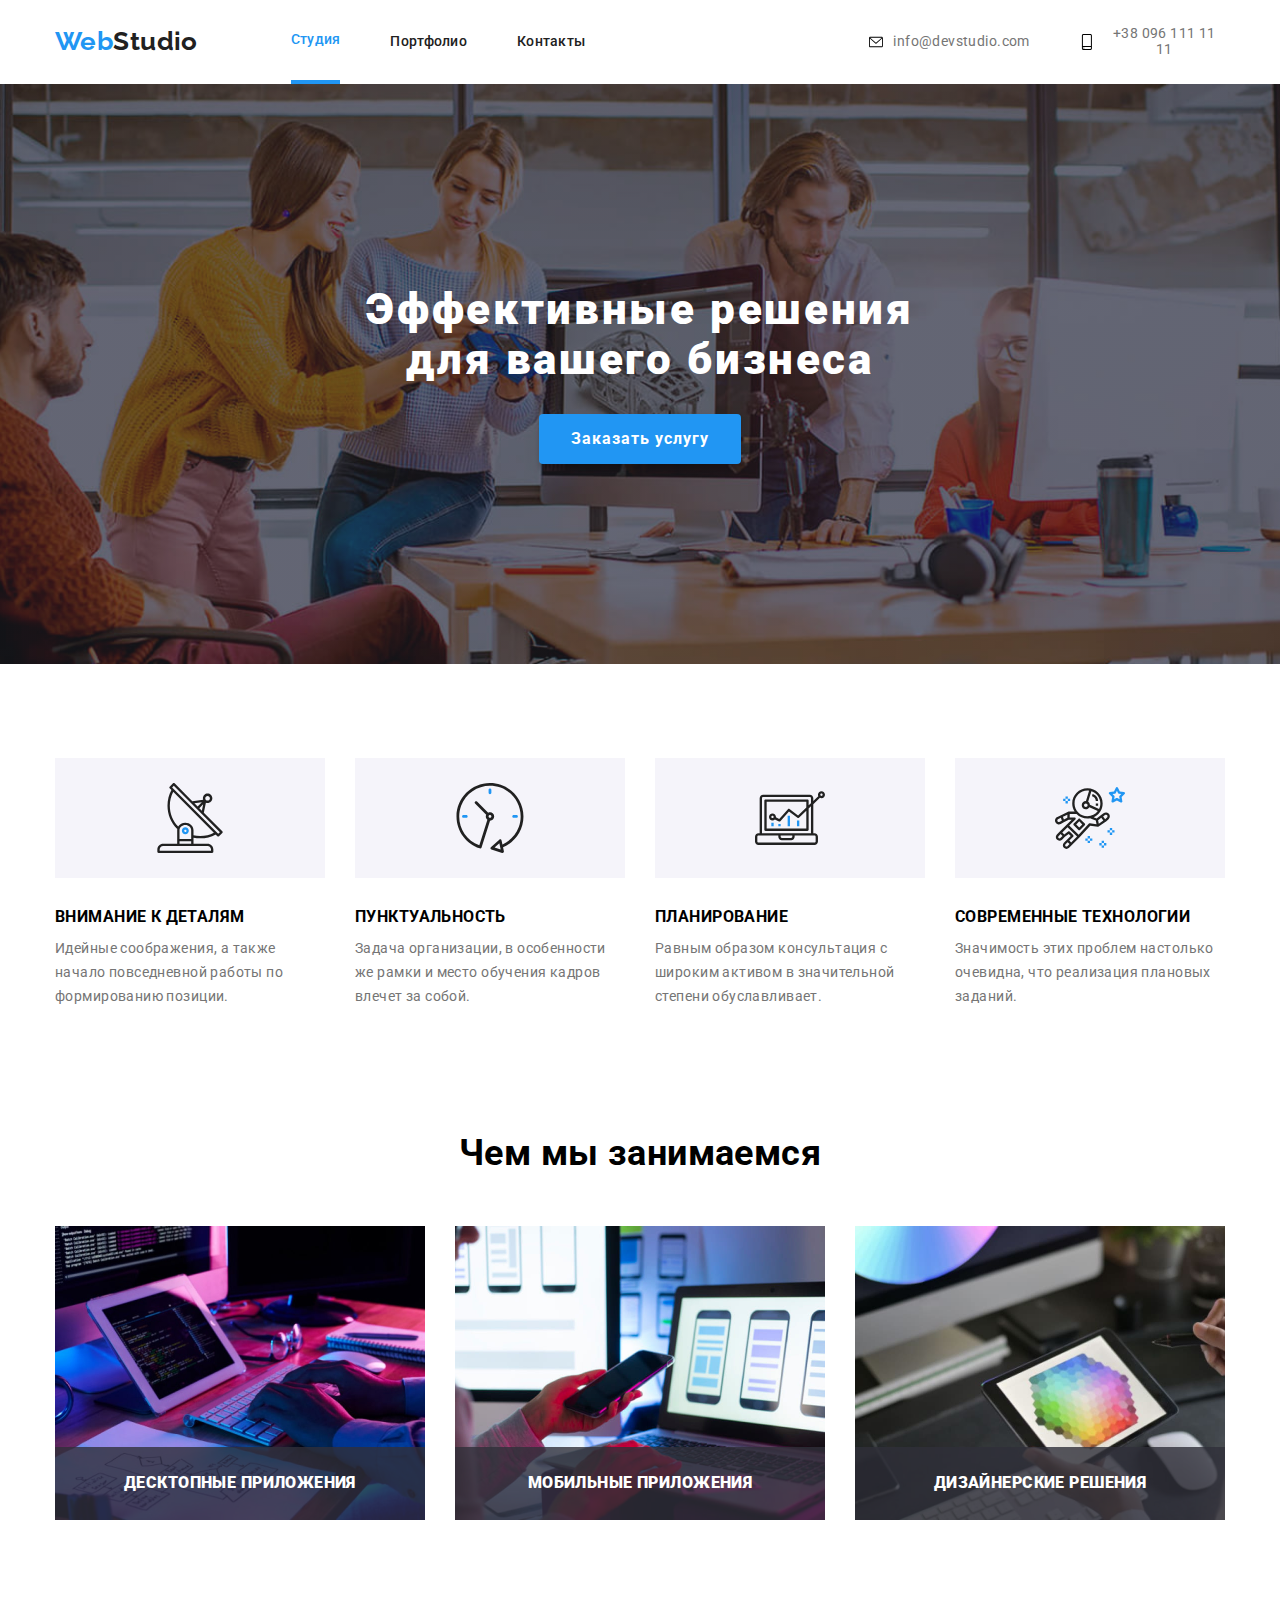
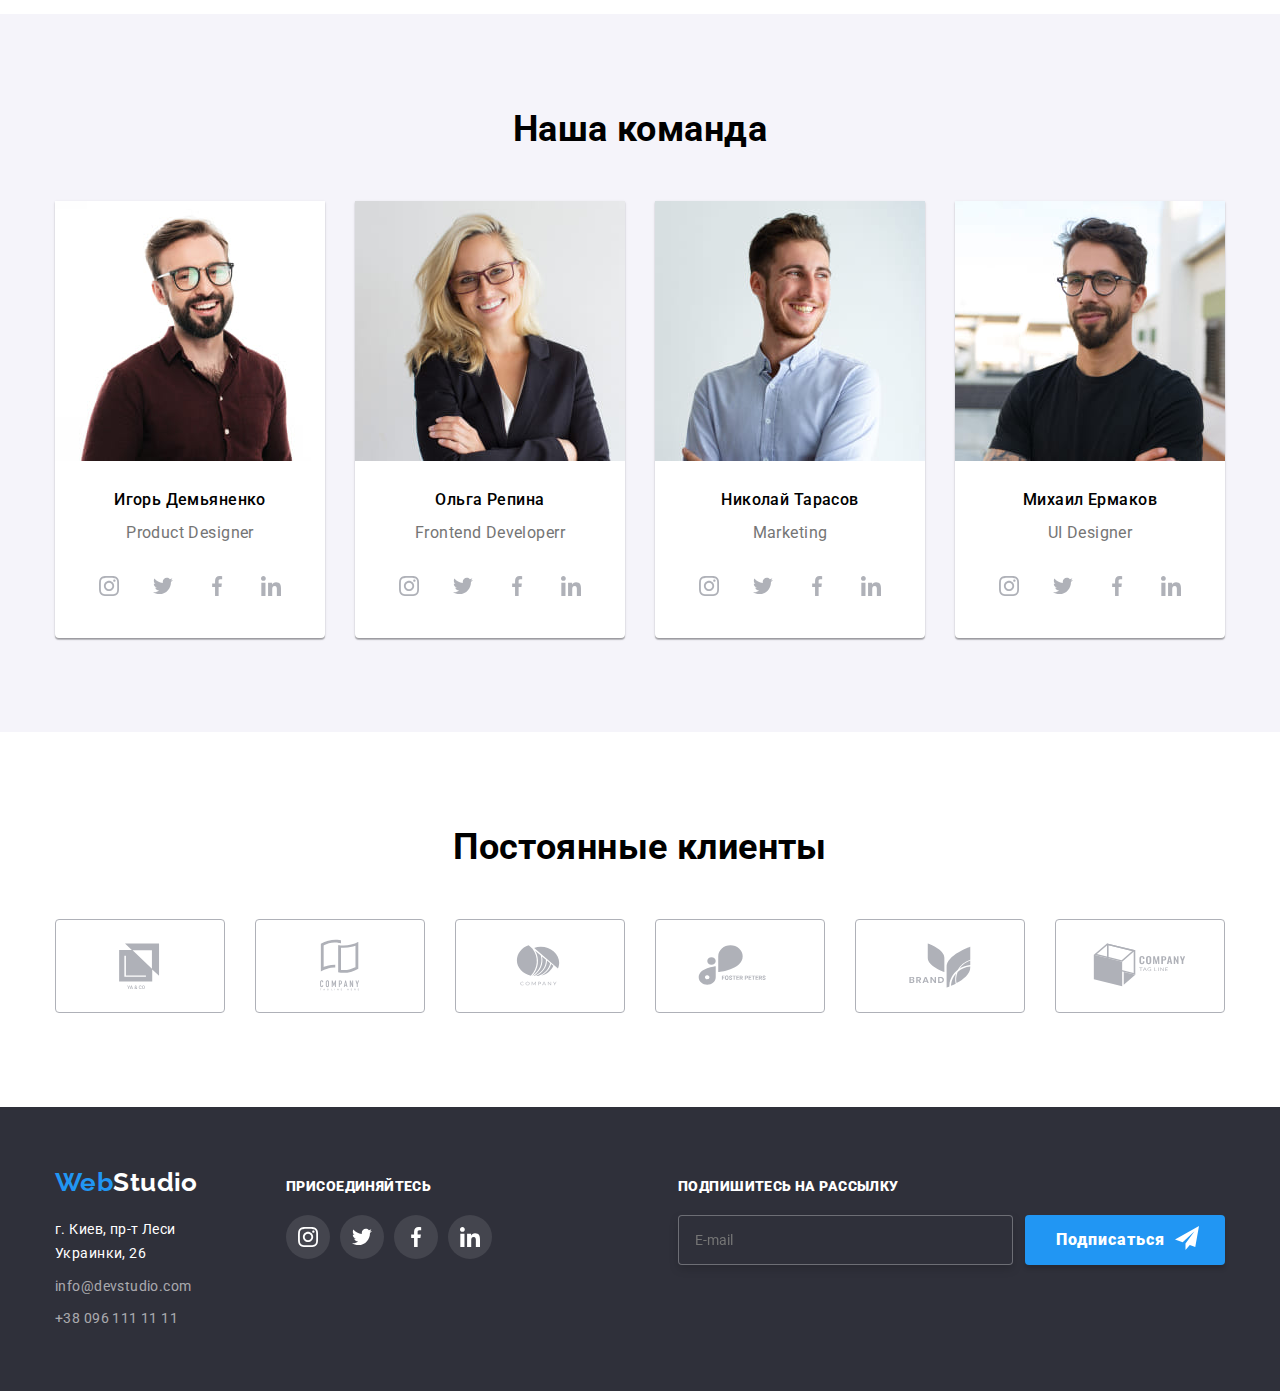
==== commit c6d3ffaf: "." ====
--- a/index.html
+++ b/index.html
@@ -186,7 +186,9 @@
                 <ul class="work">
                     <li class="work__item">
                         <div class="work__image">
-                          <img srcset="./images/work/work1@2x.jpg" 
+                          <img                   
+                            srcset="./images/work/work1@2x.jpg 370w,
+                                ./images/work/work1@2x.jpg 740w"
                             src="./images/work/work1@1x.jpg" 
                             alt="Пример работы" 
                             width="370">
@@ -195,7 +197,9 @@
                     </li>
                     <li class="work__item">
                         <div class="work__image">
-                          <img srcset="./images/work/work2@2x.jpg" 
+                          <img 
+                            srcset="./images/work/work2@2x.jpg 370w,
+                                ./images/work/work2@2x.jpg 740w"
                             src="./images/work/work2@1x.jpg" 
                             alt="Пример работы" 
                             width="370">
@@ -204,7 +208,9 @@
                     </li>
                     <li class="work__item">
                         <div class="work__image">
-                          <img srcset="./images/work/work3@2x.jpg" 
+                          <img 
+                          srcset="./images/work/work3@2x.jpg 370w,
+                                ./images/work/work3@2x.jpg 740w"
                           src="./images/work/work3@1x.jpg" 
                           alt="Пример работы" 
                           width="370">
@@ -220,7 +226,9 @@
               <h2 class="section__title">Наша команда</h2>
               <ul class="team">
                 <li class="team__item">
-                  <img srcset="./images/team/team1@2x.jpg" 
+                  <img 
+                  srcset="./images/team/team1@1x.jpg 370w,
+                          ./images/team/team1@1x.jpg 740w" 
                   src="./images/team/team1@1x.jpg" 
                   alt="Игорь Демьяненко" 
                   width="270" />
@@ -261,7 +269,9 @@
     
                 </li>
                 <li class="team__item">
-                  <img srcset="./images/team/team2@2x.jpg" 
+                  <img 
+                  srcset="./images/team/team2@1x.jpg 370w,
+                          ./images/team/team2@1x.jpg 740w" 
                   src="./images/team/team2@1x.jpg" 
                   alt="Oльга Репина" 
                   width="270" />
@@ -302,7 +312,9 @@
                   
                 </li>
                 <li class="team__item">
-                  <img srcset="./images/team/team3@2x.jpg" 
+                  <img 
+                  srcset="./images/team/team3@1x.jpg 370w,
+                          ./images/team/team3@1x.jpg 740w" 
                   src="./images/team/team3@1x.jpg" 
                   alt="Николай Тарасов" 
                   width="270" />
@@ -343,7 +355,9 @@
         
                 </li>
                 <li class="team__item">
-                  <img srcset="./images/team/team4@2x.jpg" 
+                  <img 
+                      srcset="./images/team/team4@1x.jpg 370w,
+                          ./images/team/team4@1x.jpg 740w" 
                       src="./images/team/team4@1x.jpg" 
                       alt="Михаил Ермаков" 
                       width="270" />
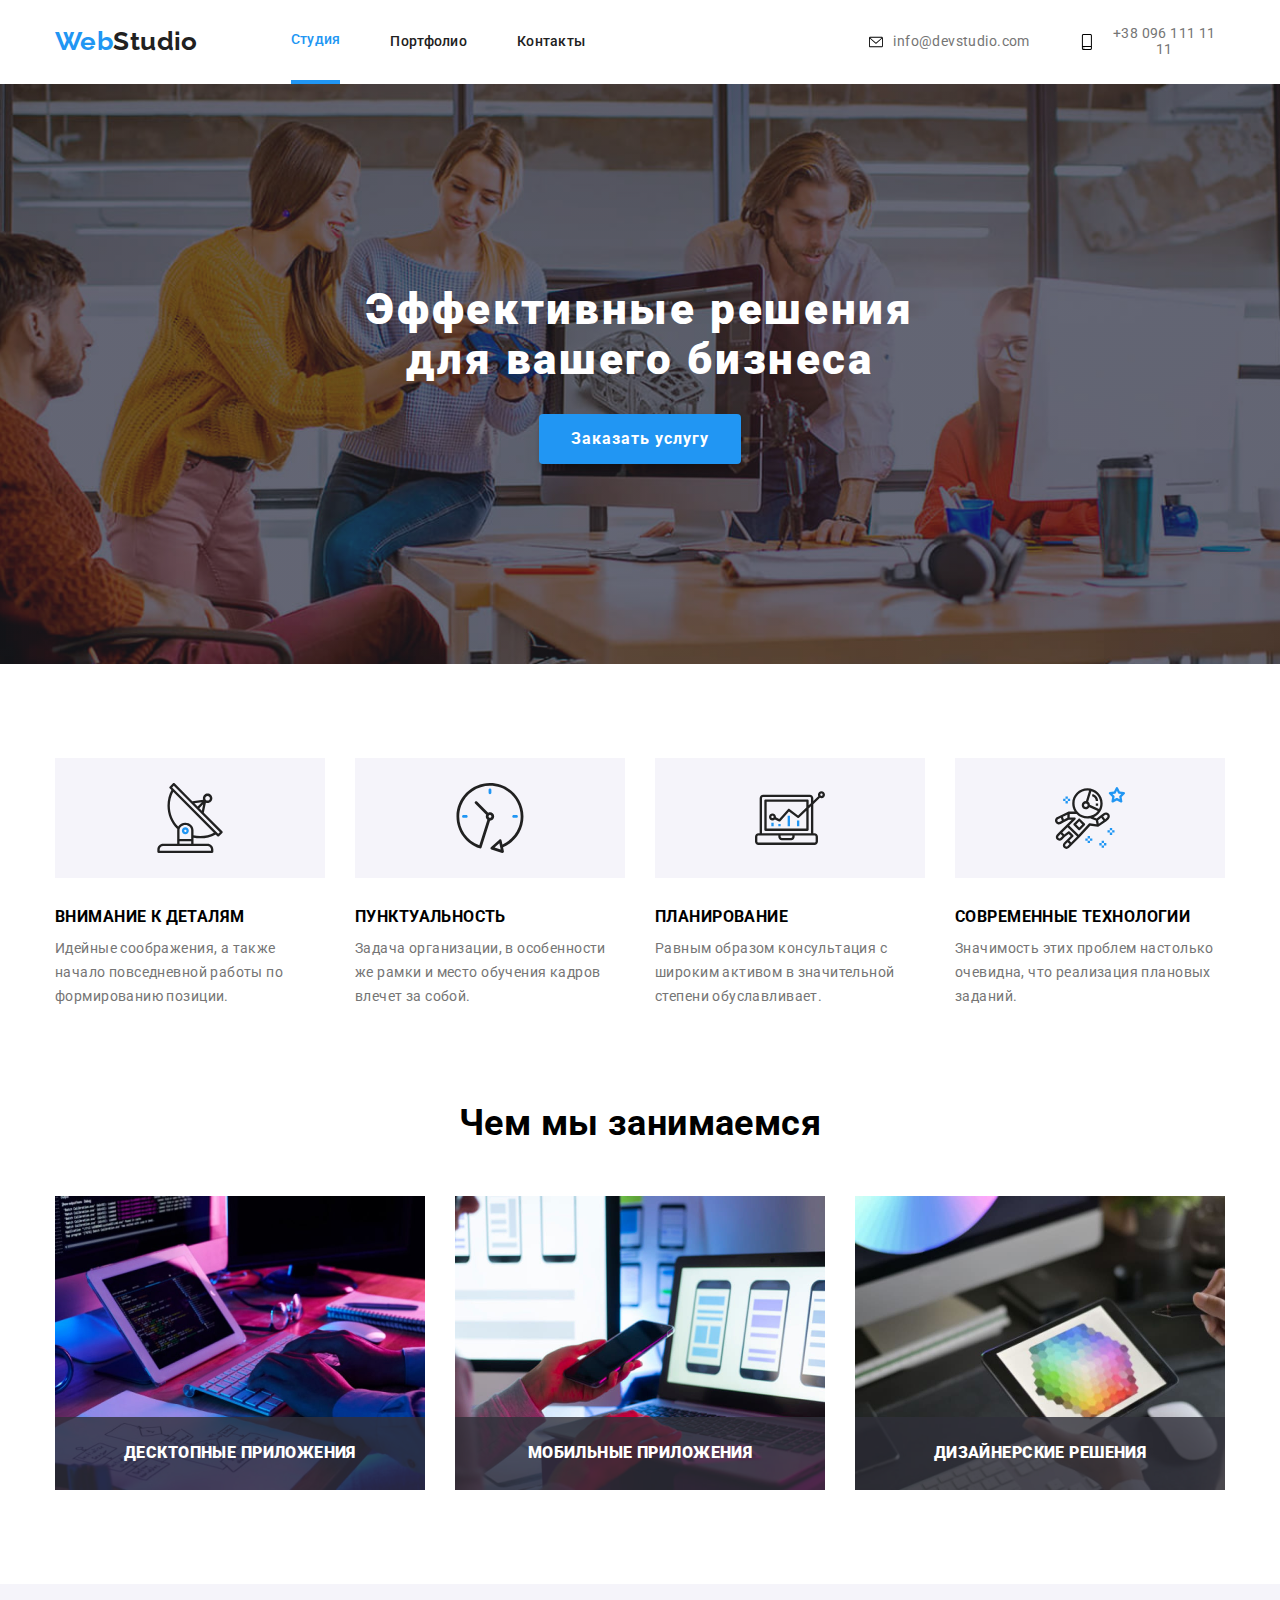
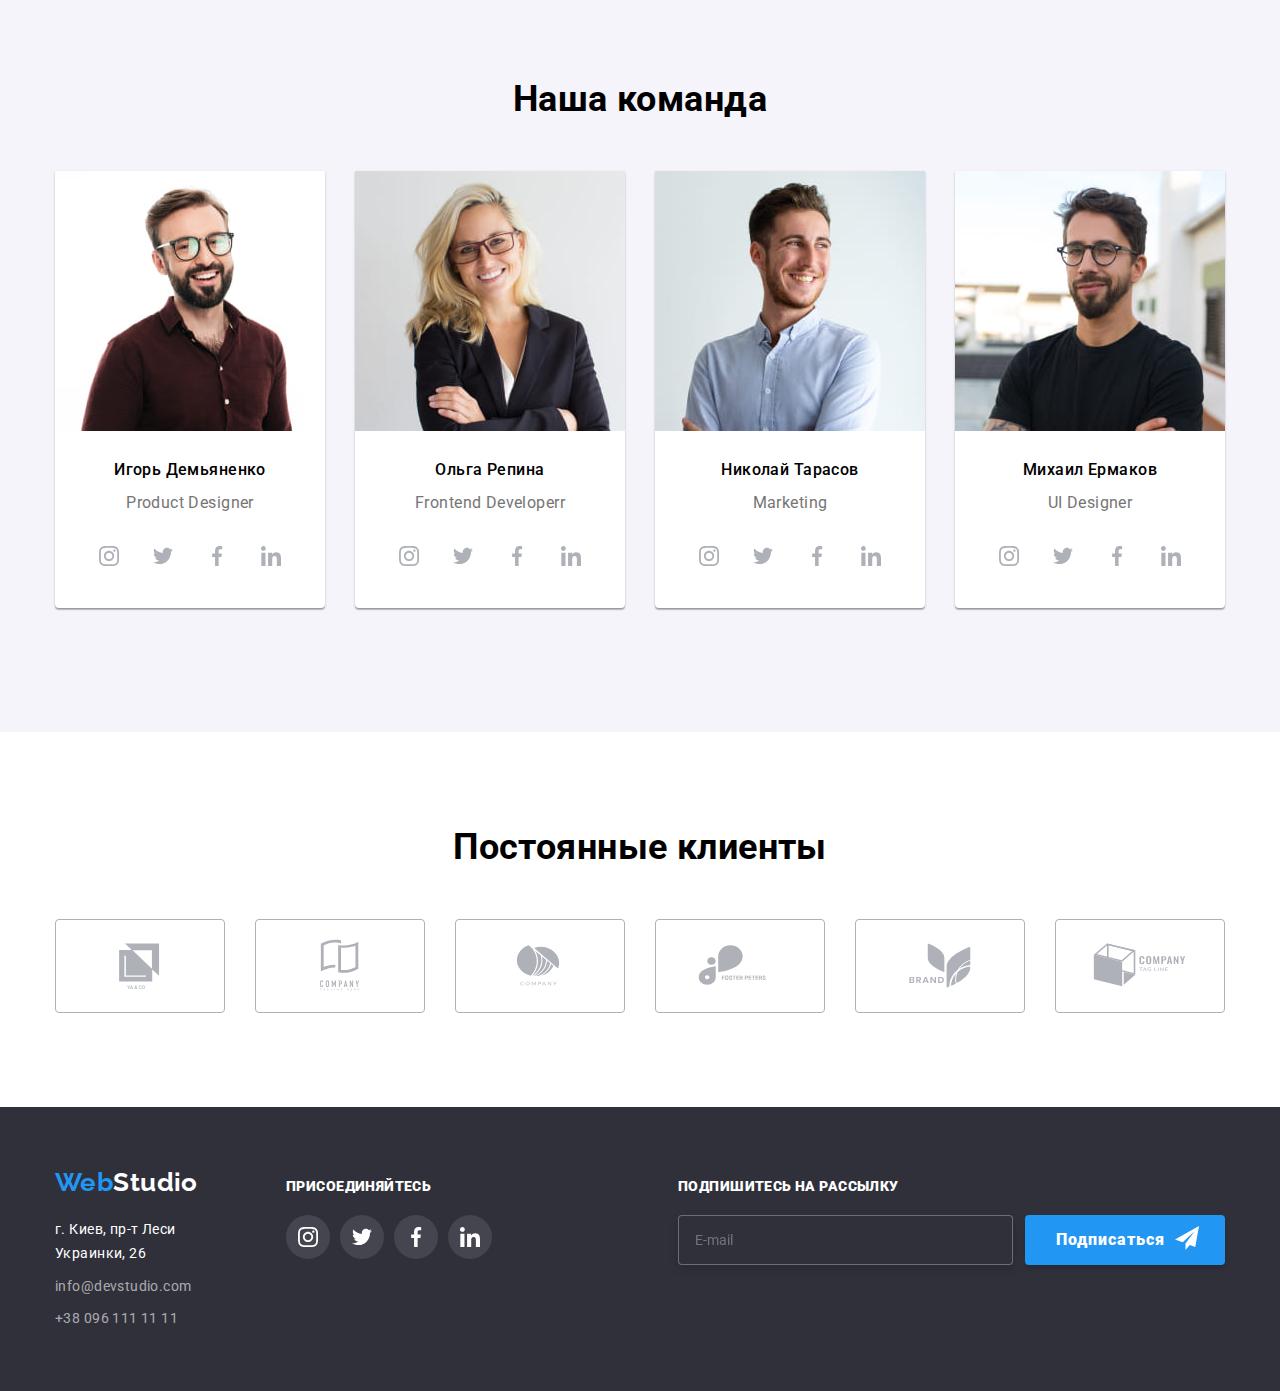
==== commit fc5f680e: "видалено повторюючі стилі" ====
--- a/index.html
+++ b/index.html
@@ -14,15 +14,15 @@
 <body>
   <header class="page-header">
       <div class="container container--header flex">
-          <a href="#" class="nav__logo"><span class="logo-style">Web</span>Studio</a>
+          <a href="#" class="nav__logo"><span class="logo-style">Web</span><span class="logo--color">Studio</span></a>
           <button type="button" class="menu__button" aria-expanded="false" aria-controls="nav-menu" data-menu-button>
-            <svg  class="menu-icon menu-icon" width="24" height="24px" aria-label="Переключатель мобильного меню"> 
+            <svg  class="menu-icon" width="24" height="24px" aria-label="Переключатель мобильного меню"> 
               <use class="menu__icon-menu" href="./images/icon.svg#icon-menu"></use>
               <use class="menu__icon-cross" href="./images/icon.svg#icon-close"></use>
             </svg>
           </button>
           <nav class="nav">
-            <div class="nav-menu"id="nav-menu" data-menu>
+            <div class="nav-menu scrolled"id="nav-menu" data-menu>
               <ul class="site-nav">
                 <li class="site-nav__item">
                   <a href="#" class="site-nav__link site-nav__link--current">Студия</a>
--- a/css/main.min.css
+++ b/css/main.min.css
@@ -1,2 +1,2 @@
-body{font-family:Roboto, sans-serif;font-size:14px;color:var(--primary-text-color);letter-spacing:0.03em;line-height:1.14;background-color:var(--address)}@media screen and (max-width: 768px){body.lock{overflow:hidden}}a{text-decoration:none}h1,h2,h3,p{margin:0}ul{list-style:none;margin:0;padding:0}.container{padding:0 15px;margin:0 auto}@media screen and (min-width: 480px){.container{width:480px}.container--header{width:100%;padding:0 15px}}@media screen and (min-width: 768px){.container{width:768px;margin:0 auto}}@media screen and (min-width: 1200px){.container{width:1200px;margin:0 auto}}.section{width:100%;padding-top:60px;padding-bottom:60px}.section--color{width:100%;padding-top:60px;padding-bottom:60px;background-color:#f5f4fa}.section--no-padding{width:100%;padding-bottom:60px;padding-top:0}@media screen and (min-width: 1200px){.section{padding-top:94px;padding-bottom:94px}.section--color{padding-top:94px;padding-bottom:94px;background-color:#f5f4fa}.section--no-padding{padding-bottom:94px;padding-top:0}}.section__title{font-size:28px;line-height:1.2;text-align:center}@media screen and (min-width: 480px){.section__title{font-size:28px}}@media screen and (min-width: 768px){.section__title{font-size:28px}}@media screen and (min-width: 1200px){.section__title{font-size:36px}}.hidden{position:absolute;width:1px;height:1px;margin:-1px;border:0;padding:0;clip:rect(0 0 0 0);overflow:hidden}@media screen and (min-width: 768px){.flex{display:flex;align-items:center}}img{display:block;width:100%;height:auto}textarea{resize:none}.no-margin{margin:0}.button{display:inline-block;padding:6px 22px;font-family:inherit;font-weight:700;font-size:16px;line-height:1.8;letter-spacing:0.06em;text-align:center;border-radius:4px;border:none;cursor:pointer}.button--primary{min-width:200px;height:50px;padding:10px 32px;text-align:center;color:#fff;border:none;border-radius:4px;box-shadow:0px 4px 4px rgba(0,0,0,0.15);background-color:#2196f3;transition:background-color 250ms cubic-bezier(0.4, 0, 0.2, 1),color 250ms cubic-bezier(0.4, 0, 0.2, 1)}.button--primary:focus,.button--primary:hover{cursor:pointer;color:#2196f3;background-color:#fff}.button--secondary{background-color:#f5f4fa;transition:background-color 250ms cubic-bezier(0.4, 0, 0.2, 1),color 250ms cubic-bezier(0.4, 0, 0.2, 1)}.button--secondary:focus,.button--secondary:hover{color:#fff;background-color:#2196f3;box-shadow:0px 3px 1px rgba(0,0,0,0.1),0px 1px 2px rgba(0,0,0,0.08),0px 2px 2px rgba(0,0,0,0.12);cursor:pointer}.header{position:relative;border-bottom:1px solid #ececec}.page-header{background-color:#fff}@media screen and (max-width: 768px){.page-header{position:fixed;width:100%;top:0;left:0;padding:16px 0;z-index:5}}@media screen and (min-width: 768px){.page-header{position:relative}}.logo-style{color:#2196f3}.secondary-logo{color:#fff}@media screen and (min-width: 768px){.nav{padding:0}}.nav__logo{margin-right:auto;font-family:Raleway, sans-serif;font-weight:700;font-size:24px;line-height:1.2;color:#212121;transition:color 250ms cubic-bezier(0.4, 0, 0.2, 1)}.nav__logo:hover,.nav__logo:focus{color:#2196f3}@media screen and (min-width: 480px){.nav__logo{font-size:24px}}@media screen and (min-width: 768px){.nav__logo{margin-right:86px;font-size:26px}}@media screen and (min-width: 1200px){.nav__logo{margin-right:93px}}.menu__button{position:absolute;right:15px;display:inline-flex;margin-right:auto;margin:0;padding:0;border:none;background-color:transparent;cursor:pointer;z-index:2}@media screen and (min-width: 768px){.menu__button{display:none}}.menu__icon-menu{display:flex;width:24px}.menu__button--open .menu__icon-menu{display:none;width:24px}.menu__icon-cross{display:none;width:24px;height:24px}.menu__button--open .menu__icon-cross{display:block;width:24px}@media screen and (max-width: 768px){.nav-menu{display:none;position:fixed;top:0;left:0;width:100%;height:100%;padding:48px 40px;overflow-y:scroll;background:#FFFFFF;box-shadow:0px 4px 8px rgba(0,0,0,0.04),0px 2px 4px rgba(0,0,0,0.08),0px 1px 3px rgba(0,0,0,0.16);transition:color 250ms cubic-bezier(0.4, 0, 0.2, 1)}.nav-menu--open{display:flex;flex-direction:column;justify-content:space-between}}@media screen and (min-width: 768px){.nav-menu{display:flex}.nav-menu--open{display:flex;justify-content:space-between}}.nav-menu .media{display:inline-flex}@media screen and (min-width: 768px){.nav-menu .media{display:none}}.nav-menu .media__item:not(:last-child){border-right:1px solid rgba(33,33,33,0.2);padding-right:10px;margin-right:10px}.nav-menu .media__link{font-weight:500;font-size:18px;line-height:1.2;letter-spacing:0.02em;color:#2196f3}@media screen and (max-width: 768px){.site-nav{display:flex;flex-direction:column;margin-bottom:304px}}@media screen and (min-width: 768px){.site-nav{display:flex;justify-content:space-between;margin-right:84px}}@media screen and (min-width: 1200px){.site-nav{margin-right:284px}}.site-nav__item{position:relative;display:inline-flex;text-align:center;align-items:center;background-repeat:no-repeat;color:#757575;fill:#757575}@media screen and (max-width: 768px){.site-nav__item{margin-bottom:34px}}@media screen and (min-width: 768px){.site-nav__item:not(:last-child){margin-right:50px}}@media screen and (max-width: 768px){.site-nav__link{display:block;font-weight:500;letter-spacing:0.02em;font-size:34px;color:#212121}.site-nav__link--current{color:#2196f3}}@media screen and (min-width: 768px){.site-nav__link{display:block;padding:32px 0;font-weight:500;letter-spacing:0.02em;align-items:center;color:#212121;transition:color 250ms cubic-bezier(0.4, 0, 0.2, 1)}.site-nav__link::after{content:"";position:absolute;left:0;bottom:0;display:block;width:100%;height:4px;background-color:#2196f3;border-radius:2px;opacity:0;transition:opacity 250ms cubic-bezier(0.4, 0, 0.2, 1)}}@media screen and (min-width: 768px){.site-nav__link--current{color:#2196f3;border-bottom:4px solid #2196f3}}.site-nav__link:hover,.site-nav__link:focus{color:#2196f3}.site-nav__link:hover::after,.site-nav__link:focus::after{opacity:1}@media screen and (max-width: 768px){.auth-nav{display:flex;flex-direction:column-reverse}}@media screen and (min-width: 768px){.auth-nav{display:flex;flex-direction:column;justify-content:center}}@media screen and (min-width: 1200px){.auth-nav{flex-direction:row;align-items:center}}@media screen and (max-width: 768px){.auth-nav__item{margin-bottom:64px}.auth-nav__item:last-child{margin-bottom:32px}}@media screen and (min-width: 768px){.auth-nav__item{font-size:12px}.auth-nav__item:not(:last-child){margin-bottom:10px}}@media screen and (min-width: 1200px){.auth-nav__item{font-size:14px}.auth-nav__item:not(:last-child){margin-bottom:0;margin-right:50px}}.auth-nav__link{text-align:center;align-items:center;color:#757575;transition:color 250ms cubic-bezier(0.4, 0, 0.2, 1)}.auth-nav__link:hover,.auth-nav__link:focus{cursor:pointer;color:#2196f3;fill:#2196f3}@media screen and (max-width: 768px){.auth-nav__link{font-size:18px}.auth-nav__link--color{color:#2196f3;font-size:34px}}@media screen and (min-width: 768px){.auth-nav__link{display:flex;font-size:12px}}@media screen and (min-width: 1200px){.auth-nav__link{display:flex;justify-content:center;font-size:14px}}@media screen and (max-width: 768px){.auth-nav__icon{display:none}}@media screen and (min-width: 768px){.auth-nav__icon{width:14px;margin-right:8px}}@media screen and (min-width: 1200px){.auth-nav__icon{margin-right:10px}}.hero{width:100%;padding:200px 0;text-align:center;background:#2f303a;background-image:linear-gradient(to right, rgba(47,48,58,0.4), rgba(47,48,58,0.4)),url("../../images/bg-image@1x.jpg");background-repeat:no-repeat;background-position:center;background-size:cover}@media screen and (max-width: 768px){.hero{margin-top:60px}}.hero__title{margin-bottom:30px;font-weight:900;font-size:26px;text-align:center;letter-spacing:0.06em;color:#fff}@media screen and (min-width: 480px){.hero__title{font-size:26px}}@media screen and (min-width: 768px){.hero__title{font-size:26px}}@media screen and (min-width: 1200px){.hero__title{font-size:44px}}.backdrop{position:fixed;top:0;left:0;z-index:1;width:100%;height:100%;background:rgba(0,0,0,0.2);overflow-y:scroll;opacity:1;transition:opacity 250ms cubic-bezier(0.4, 0, 0.2, 1)}.backdrop--hidden{opacity:0;pointer-events:none}.modal{position:absolute;top:50%;left:50%;width:100%;background:#fff;box-shadow:0px 1px 3px rgba(0,0,0,0.12),0px 1px 1px rgba(0,0,0,0.14),0px 2px 1px rgba(0,0,0,0.2);border-radius:4px;transform:translate(-50%, -50%);transition:transform 250ms cubic-bezier(0.4, 0, 0.2, 1)}.backdrop--hidden .modal{transform:translate(-50%, -50%) scale(0.9)}@media screen and (min-width: 480px){.modal{width:0;min-width:450px;min-height:0;max-height:100%}}@media screen and (min-width: 768px){.modal{max-width:450px}}@media screen and (min-width: 1200px){.modal{min-width:528px}}.modal-form{padding:40px;background:#FFFFFF;box-shadow:0px 1px 3px rgba(0,0,0,0.12),0px 1px 1px rgba(0,0,0,0.14),0px 2px 1px rgba(0,0,0,0.2);border-radius:4px}.modal-form__button{position:absolute;top:8px;right:8px;width:30px;height:30px;padding:15px;background-color:white;border:1px solid rgba(0,0,0,0.1);border-radius:50%}.modal-form__title{margin-bottom:12px;font-weight:700;font-size:20px;line-height:1.15;text-align:center;color:#212121}.modal-form__icon{position:absolute;width:30px;height:30px;top:0;left:0}.modal-form__icon:hover,.modal-form__icon:focus,.modal-form__button:focus .modal-form__icon{fill:#2196f3;cursor:pointer}.modal-form-field{position:relative;display:flex;flex-direction:column;text-align:left;margin:0;margin-bottom:10px}.modal-form-field__label{margin-bottom:4px;font-weight:400;font-size:12px;line-height:1.16;letter-spacing:0.01em;color:#757575}.modal-form-field__input{padding:14px 15px 14px 43px;border:1px solid rgba(33,33,33,0.2);border-radius:4px;transition:border 250ms cubic-bezier(0.4, 0, 0.2, 1);cursor:pointer}.modal-form-field__input:hover,.modal-form-field__input:focus{border:1px solid #2196f3;outline:none;border-radius:4px}.modal-form-field__icon{position:absolute;width:15px;height:15px;top:50%;left:15px;fill:black;transition:fill 250ms cubic-bezier(0.4, 0, 0.2, 1)}.modal-form-field:focus-within .modal-form-field__icon,.modal-form-field:hover .modal-form-field__icon{fill:#2196f3}.modal-form-field__textarea{width:auto;height:120px;margin-bottom:20px;padding:12px 16px;letter-spacing:0.01em;border:1px solid rgba(33,33,33,0.2);border-radius:4px;cursor:pointer}.modal-form-field__textarea:hover,.modal-form-field__textarea:focus{border:1px solid #2196f3;outline:none;border-radius:4px}.modal-form-field__textarea::placeholder{color:rgba(117,117,117,0.5)}.modal-form-field__button{width:200px;height:50px;padding:10px 55px;font-weight:900;font-size:16px;line-height:1.8;letter-spacing:0.06em;text-align:center;color:#fff;border:none;border-radius:4px;box-shadow:0px 4px 4px rgba(0,0,0,0.15);background-color:#2196f3;cursor:pointer}.modal-form-access{display:flex;justify-content:center;align-items:center;margin-bottom:30px}@media screen and (min-width: 480px){.modal-form-access{width:auto}}.modal-form-access__label{display:flex;align-items:center;font-size:12px;line-height:1.16;font-weight:400;color:#757575}@media screen and (min-width: 1200px){.modal-form-access__label{font-size:14px;line-height:1.7}}.modal-form-access__link{color:#2196f3;text-decoration:underline}.modal-form-access__span{display:inline-block;width:16px;height:15px;margin-right:8px;border:2px solid black;border-radius:4px}.modal-form-access__checkbox:checked+.modal-form-access__span{border:none;background-image:url("../../../images/icon-check.svg");fill:#fff;background-color:#2196f3}@media screen and (min-width: 768px){.features{display:flex;flex-wrap:wrap;justify-content:space-between}}@media screen and (min-width: 1200px){.features{flex-wrap:nowrap}}.features__item:not(:last-child){margin-bottom:30px}@media screen and (min-width: 768px){.features__item{width:calc((100% - 1 * 30px) / 2)}}@media screen and (min-width: 1200px){.features__item{width:270px}.features__item:not(:last-child){margin-right:30px}}.features__img{display:flex;justify-content:center;padding:25px 0;margin-bottom:30px;background-color:#f5f4fa}.features__icon{width:70px;height:70px}.features__title{text-align:center;text-transform:uppercase;margin-bottom:10px}@media screen and (min-width: 1200px){.features__title{text-align:left}}.features__text{color:#757575;font-weight:400;line-height:1.7}.section-work{display:none}@media screen and (min-width: 1200px){.section-work{display:block}}.work{display:flex;margin-top:50px}.work__item:not(:last-child){margin-right:30px}.work__image{position:relative;width:100%;background-size:contain}.work__title{position:absolute;width:100%;bottom:0;margin:0;padding:27px 0;text-align:center;font-weight:900;text-transform:uppercase;color:#fff;background:rgba(47,48,58,0.8)}.team{margin-top:30px}@media screen and (min-width: 768px){.team{display:flex;flex-wrap:wrap;justify-content:space-between}}@media screen and (min-width: 1200px){.team{display:flex;justify-content:space-between;margin-top:50px}}.team__title{margin-bottom:10px;font-weight:500;font-size:16px}.team__item{text-align:center;width:100%;background:#fff;box-shadow:0px 1px 3px rgba(0,0,0,0.12),0px 1px 1px rgba(0,0,0,0.14),0px 2px 1px rgba(0,0,0,0.2);border-radius:0px 0px 4px 4px}.team__item:not(:last-child){margin-bottom:30px}@media screen and (min-width: 480px){.team__item{width:450px}.team__item:not(:last-child){margin-bottom:30px}}@media screen and (min-width: 768px){.team__item{margin-bottom:30px;width:calc((100% - 1 * 30px) / 2)}}@media screen and (min-width: 1200px){.team__item{width:calc((100% - 3 * 30px) / 4);margin-bottom:0}.team__item:not(:last-child){margin-bottom:0;margin-right:30px}}.team__description{padding:30px 0}.team__text{margin-bottom:16px;font-weight:normal;font-size:16px;line-height:1.8;color:#757575}.social-media{display:flex;justify-content:center}.social-media__item:not(:last-child){margin-right:10px}.social-media__link{display:flex;justify-content:center;align-items:center;width:44px;height:44px;border-radius:50%;background-color:#fff;fill:#AFB1B8;transition:background-color 250ms cubic-bezier(0.4, 0, 0.2, 1),fill 250ms cubic-bezier(0.4, 0, 0.2, 1)}.social-media__link:focus,.social-media__link:hover{fill:#fff;background-color:#2196f3}.social-media__link:hover .social-media__icon,.social-media__link:focus .social-media__icon{fill:#fff}.social-media__icon{width:20px;height:20px}.clients{display:flex;flex-wrap:wrap;justify-content:center;margin-top:30px;margin-bottom:-30px;margin-left:-30px;transition:fill 250ms cubic-bezier(0.4, 0, 0.2, 1),background 250ms cubic-bezier(0.4, 0, 0.2, 1)}@media screen and (min-width: 1200px){.clients{display:flex;justify-content:space-between;margin:auto;margin-top:50px}}.clients__item{margin-bottom:30px;margin-left:30px}@media screen and (min-width: 480px){.clients__item{width:calc((100% - 2 * 30px) / 2)}}@media screen and (min-width: 768px){.clients__item{width:calc((100% - 3 * 30px) / 3)}}@media screen and (min-width: 1200px){.clients__item{width:170px;margin:0}}.clients__link{display:flex;justify-content:center;padding:16px 32px;background:#fff;box-sizing:border-box;border-radius:4px;border:1px solid #AFB1B8;transition:fill 250ms cubic-bezier(0.4, 0, 0.2, 1),border 250ms cubic-bezier(0.4, 0, 0.2, 1)}.clients__link:focus,.clients__link:hover{border:1px solid #2196f3;color:#2196f3;fill:#2196f3}.clients__icon{height:60px;width:106px;fill:#AFB1B8;transition:fill 250ms cubic-bezier(0.4, 0, 0.2, 1)}.clients__link:hover .clients__icon,.clients__link:focus .clients__icon{fill:#2196f3;color:#2196f3}.footer{width:100%;background-color:#2f303a;padding:60px 0}@media screen and (min-width: 768px){.footer{display:flex}}@media screen and (min-width: 1200px){.footer{padding-bottom:0}}.footer__title{margin-bottom:20px;font-weight:900;text-transform:uppercase;color:#fff}.footer-nav-logo{display:block;font-family:Raleway, sans-serif;font-weight:700;font-size:26px;line-height:1.2;color:#212121;margin-bottom:20px}.footer-logo-style{color:#2196f3}.container.position{display:block;text-align:center}@media screen and (min-width: 480px){.container.position{display:block;text-align:center}}@media screen and (min-width: 768px){.container.position{display:flex;flex-wrap:wrap;justify-content:space-around}}@media screen and (min-width: 1200px){.container.position{display:flex;align-items:baseline;flex-wrap:nowrap;text-align:left}}.location{margin-bottom:60px}@media screen and (min-width: 480px){.location{margin-bottom:60px}}@media screen and (min-width: 1200px){.location{margin-right:70px}}.address{margin-top:20px;font-style:normal}.address__item:not(:last-child){margin-bottom:9px}.address__text{color:#fff}.address__link{color:rgba(255,255,255,0.6);font-style:normal}.address__link,.address__text{margin-bottom:9px;font-family:Roboto, sans-serif;font-weight:400;line-height:1.7}.network{display:block;margin-bottom:60px}@media screen and (min-width: 480px){.network{display:block;margin-bottom:60px}}@media screen and (min-width: 1200px){.network{margin-right:93px}}.network__list{display:flex;justify-content:center}@media screen and (min-width: 480px){.network__list{justify-content:center}}@media screen and (min-width: 1200px){.network__list{margin-right:93px}}.network__item:not(:last-child){margin-right:10px}.network__link{display:flex;justify-content:center;align-items:center;width:44px;height:44px;border:none;border-radius:50%;background:rgba(255,255,255,0.1);fill:#fff;transition:background-color 250ms cubic-bezier(0.4, 0, 0.2, 1)}.network__link:focus,.network__link:hover{background-color:#2196f3}.network__icon{width:20px;height:20px;transition:fill 250ms cubic-bezier(0.4, 0, 0.2, 1)}.network__icon:hover,.network__icon:focus{fill:#fff}.subscription__form{display:flex;flex-direction:column;align-items:center}@media screen and (min-width: 1200px){.subscription__form{display:flex;flex-direction:row;align-items:baseline}}.subscription__input{width:100%;height:50px;margin-bottom:20px;padding:15px 16px;background-color:#2f303a;border:1px solid rgba(255,255,255,0.3);filter:drop-shadow(0px 4px 4px rgba(0,0,0,0.15));border-radius:4px;color:white;transition:color 250ms cubic-bezier(0.4, 0, 0.2, 1),background-color 250ms cubic-bezier(0.4, 0, 0.2, 1),filter 250ms cubic-bezier(0.4, 0, 0.2, 1)}.subscription__input:focus{background-color:#2f303a;color:white}@media screen and (min-width: 480px){.subscription__input{margin-bottom:20px}}@media screen and (min-width: 768px){.subscription__input{width:450px}}@media screen and (min-width: 1200px){.subscription__input{display:flex;width:335px;margin-right:12px}}.subscription__icon{position:absolute;width:24px;height:24px;margin-left:10px}.subscription__button{width:200px;height:50px;padding:10px 29px 10px 0;font-weight:900;font-size:16px;line-height:1.8;letter-spacing:0.06em;text-align:center;color:#fff;border:none;border-radius:4px;box-shadow:0px 4px 4px rgba(0,0,0,0.15);background-color:#2196f3;cursor:pointer}.filter-nav{display:flex;flex-wrap:wrap;margin-bottom:40px}@media screen and (max-width: 768px){.filter-nav{margin-top:60px}}@media screen and (min-width: 768px){.filter-nav{display:flex;justify-content:center;align-items:center;margin-bottom:30px}}@media screen and (min-width: 1200px){.filter-nav{display:flex;justify-content:center;align-items:center;margin-bottom:50px}}.filter-nav__item:not(:last-child){margin-right:8px;margin-bottom:15px}@media screen and (min-width: 768px){.filter-nav__item:not(:last-child){margin-bottom:0}}.cardset{display:block}@media screen and (min-width: 768px){.cardset{display:flex;flex-wrap:wrap;margin-left:-30px;margin-top:-30px}}.cardset__item:not(:last-child){margin-bottom:30px}@media screen and (min-width: 768px){.cardset__item:not(:last-child){margin-bottom:0}}@media screen and (min-width: 768px){.cardset__item{flex-basis:calc(100% / 2 - 30px);margin-top:30px;margin-left:30px}}@media screen and (min-width: 1200px){.cardset__item{flex-basis:calc(100% / 3 - 30px);margin-top:30px;margin-left:30px}}.cardset__link{display:flex;flex-wrap:wrap;height:100%;transition:background 250ms cubic-bezier(0.4, 0, 0.2, 1)}.cardset__link:focus,.cardset__link:hover{background:#fff;box-shadow:0px 1px 1px rgba(0,0,0,0.12),0px 4px 4px rgba(0,0,0,0.06),1px 4px 6px rgba(0,0,0,0.16)}.cardset__overlay{position:relative;display:block;width:100%;overflow:hidden}.cardset__overlay::before{content:"";position:absolute;display:inline-block;width:100%;height:100%;background:rgba(33,150,243,0);transform:translateY(100%);transition:background 250ms cubic-bezier(0.4, 0, 0.2, 1),transform 250ms cubic-bezier(0.4, 0, 0.2, 1)}.cardset__item:hover .cardset__overlay::before,.cardset__item:focus .cardset__overlay::before{transform:translateY(0);background:rgba(33,150,243,0.9)}.cardset__link:focus .cardset__overlay{opacity:1;transform:translateY(0);background:rgba(33,150,243,0.9)}.cardset__overlay .cardset__info{position:absolute;top:0;font-weight:400;line-height:1.5;color:#fff;opacity:0;transition:opacity 250ms cubic-bezier(0.4, 0, 0.2, 1)}@media screen and (max-width: 335px){.cardset__overlay .cardset__info{font-size:14px;padding:49px 24px}}@media screen and (min-width: 480px){.cardset__overlay .cardset__info{font-size:22px;padding:77px 24px}}@media screen and (min-width: 768px){.cardset__overlay .cardset__info{font-size:18px;padding:49px 24px}}@media screen and (min-width: 1200px){.cardset__overlay .cardset__info{padding:63px 24px}}.cardset__info{position:absolute;width:100%;height:100%;top:0;left:0;transform:translateY(100%);transition:transform 250ms cubic-bezier(0.4, 0, 0.2, 1)}.cardset__item:hover .cardset__info,.cardset__item:focus .cardset__info{opacity:1;transform:translateY(0)}.cardset__link:focus .cardset__info{opacity:1;transform:translateY(0);background:rgba(33,150,243,0.9)}.cardset__description{flex-grow:1;padding:20px 24px;border-left:1px solid #eeeeee;border-right:1px solid #eeeeee;border-bottom:1px solid #eeeeee}.cardset__title{font-size:18px;line-height:2;letter-spacing:0.06em;color:#212121}.cardset__text{font-weight:400;font-size:16px;line-height:1.8;color:#757575}
+body{font-family:Roboto, sans-serif;font-size:14px;color:var(--primary-text-color);letter-spacing:0.03em;line-height:1.14;background-color:var(--address)}@media screen and (max-width: 768px){body.lock{overflow:hidden}}a{text-decoration:none}h1,h2,h3,p{margin:0}ul{list-style:none;margin:0;padding:0}.container{padding:0 15px;margin:0 auto}@media screen and (min-width: 480px){.container{width:480px}.container--header{width:100%;padding:0 15px}}@media screen and (min-width: 768px){.container{width:768px;margin:0 auto}}@media screen and (min-width: 1200px){.container{width:1200px;margin:0 auto}}.section{padding-top:60px;padding-bottom:60px}.section--color{padding-top:60px;padding-bottom:60px;background-color:#f5f4fa}.section--no-padding{padding-bottom:60px;padding-top:0}@media screen and (min-width: 1200px){.section{padding-top:94px;padding-bottom:94px}.section--color{padding-top:94px;padding-bottom:94px;background-color:#f5f4fa}.section--no-padding{padding-bottom:94px;padding-top:0}}.section__title{font-size:28px;line-height:1.2;text-align:center}@media screen and (min-width: 1200px){.section__title{font-size:36px}}.hidden{position:absolute;width:1px;height:1px;margin:-1px;border:0;padding:0;clip:rect(0 0 0 0);overflow:hidden}@media screen and (min-width: 768px){.flex{display:flex;align-items:center}}img{display:block;width:100%;height:auto}textarea{resize:none}.no-margin{margin:0}.button{display:inline-block;padding:6px 22px;font-family:inherit;font-weight:700;font-size:16px;line-height:1.8;letter-spacing:0.06em;text-align:center;border-radius:4px;border:none;cursor:pointer}.button--primary{min-width:200px;height:50px;padding:10px 32px;text-align:center;color:#fff;border:none;border-radius:4px;box-shadow:0px 4px 4px rgba(0,0,0,0.15);background-color:#2196f3;transition:background-color 250ms cubic-bezier(0.4, 0, 0.2, 1),color 250ms cubic-bezier(0.4, 0, 0.2, 1)}.button--primary:focus,.button--primary:hover{cursor:pointer;color:#2196f3;background-color:#fff}.button--secondary{background-color:#f5f4fa;transition:background-color 250ms cubic-bezier(0.4, 0, 0.2, 1),color 250ms cubic-bezier(0.4, 0, 0.2, 1)}.button--secondary:focus,.button--secondary:hover{color:#fff;background-color:#2196f3;box-shadow:0px 3px 1px rgba(0,0,0,0.1),0px 1px 2px rgba(0,0,0,0.08),0px 2px 2px rgba(0,0,0,0.12);cursor:pointer}.header{border-bottom:1px solid #ececec}.page-header{background-color:#fff}@media screen and (max-width: 768px){.page-header{position:fixed;width:100%;top:0;left:0;padding:16px 0;z-index:1}.page-header.scrolled{background-color:#2f303a;border:none;transition:background-color 250ms cubic-bezier(0.4, 0, 0.2, 1)}}.logo-style{color:#2196f3}.secondary-logo{color:#fff;transition:color 200ms linear}@media screen and (min-width: 768px){.nav{padding:0}}.nav__logo{margin-right:auto;font-family:Raleway, sans-serif;font-weight:700;font-size:24px;line-height:1.2;color:#212121;transition:color 250ms cubic-bezier(0.4, 0, 0.2, 1)}.nav__logo:hover,.nav__logo:focus{color:#2196f3}@media screen and (min-width: 768px){.nav__logo{margin-right:86px;font-size:26px}}@media screen and (min-width: 1200px){.nav__logo{margin-right:93px}}.menu__button{position:absolute;right:15px;display:inline-flex;margin-right:auto;margin:0;padding:0;border:none;background-color:transparent;cursor:pointer;z-index:2}@media screen and (min-width: 768px){.menu__button{display:none}}.menu-icon--color{fill:#fff;transition:color 250ms cubic-bezier(0.4, 0, 0.2, 1)}.menu__icon-menu{display:flex}.menu__button--open .menu__icon-menu{display:none}.menu__icon-cross{display:none}.menu__button--open .menu__icon-cross{display:block;fill:black}@media screen and (max-width: 768px){.nav-menu{display:none;position:fixed;width:100%;height:100%;top:0;left:0;padding:48px 40px;overflow-y:scroll;background:#FFFFFF;box-shadow:0px 4px 8px rgba(0,0,0,0.04),0px 2px 4px rgba(0,0,0,0.08),0px 1px 3px rgba(0,0,0,0.16)}.nav-menu--open{display:flex;flex-direction:column;justify-content:space-between}}@media screen and (min-width: 768px){.nav-menu{display:flex}.nav-menu--open{display:flex;justify-content:space-between}}.nav-menu .media{display:inline-flex}@media screen and (min-width: 768px){.nav-menu .media{display:none}}.nav-menu .media__item:not(:last-child){border-right:1px solid rgba(33,33,33,0.2);padding-right:10px;margin-right:10px}.nav-menu .media__link{font-weight:500;font-size:18px;line-height:1.2;letter-spacing:0.02em;color:#2196f3}@media screen and (max-width: 768px){.site-nav{display:flex;flex-direction:column;margin-bottom:auto}}@media screen and (min-width: 768px){.site-nav{display:flex;justify-content:space-between;margin-right:84px}}@media screen and (min-width: 1200px){.site-nav{margin-right:284px}}.site-nav__item{position:relative;display:inline-flex;text-align:center;align-items:center;background-repeat:no-repeat;color:#757575;fill:#757575}@media screen and (max-width: 768px){.site-nav__item{margin-bottom:34px}}@media screen and (min-width: 768px){.site-nav__item:not(:last-child){margin-right:50px}}@media screen and (max-width: 768px){.site-nav__link{display:block;font-weight:500;letter-spacing:0.02em;font-size:34px;color:#212121}.site-nav__link--current{color:#2196f3}}@media screen and (min-width: 768px){.site-nav__link{display:block;padding:32px 0;font-weight:500;letter-spacing:0.02em;align-items:center;color:#212121;transition:color 250ms cubic-bezier(0.4, 0, 0.2, 1)}.site-nav__link::after{content:"";position:absolute;left:0;bottom:0;display:block;width:100%;height:4px;background-color:#2196f3;border-radius:2px;opacity:0;transition:opacity 250ms cubic-bezier(0.4, 0, 0.2, 1)}}@media screen and (min-width: 768px){.site-nav__link--current{color:#2196f3;border-bottom:4px solid #2196f3}}.site-nav__link:hover,.site-nav__link:focus{color:#2196f3}.site-nav__link:hover::after,.site-nav__link:focus::after{opacity:1}@media screen and (max-width: 768px){.auth-nav{display:flex;flex-direction:column-reverse}}@media screen and (min-width: 768px){.auth-nav{display:flex;flex-direction:column;justify-content:center}}@media screen and (min-width: 1200px){.auth-nav{flex-direction:row;align-items:center}}@media screen and (max-width: 768px){.auth-nav__item{margin-bottom:64px}.auth-nav__item:last-child{margin-bottom:32px}}@media screen and (min-width: 768px){.auth-nav__item{font-size:12px}.auth-nav__item:not(:last-child){margin-bottom:10px}}@media screen and (min-width: 1200px){.auth-nav__item{font-size:14px}.auth-nav__item:not(:last-child){margin-bottom:0;margin-right:50px}}.auth-nav__link{text-align:center;align-items:center;color:#757575;transition:color 250ms cubic-bezier(0.4, 0, 0.2, 1)}.auth-nav__link:hover,.auth-nav__link:focus{cursor:pointer;color:#2196f3;fill:#2196f3}@media screen and (max-width: 768px){.auth-nav__link{font-size:18px}.auth-nav__link--color{color:#2196f3;font-size:34px}}@media screen and (min-width: 768px){.auth-nav__link{display:flex;font-size:12px}}@media screen and (min-width: 1200px){.auth-nav__link{display:flex;justify-content:center;font-size:14px}}@media screen and (max-width: 768px){.auth-nav__icon{display:none}}@media screen and (min-width: 768px){.auth-nav__icon{width:14px;margin-right:8px}}@media screen and (min-width: 1200px){.auth-nav__icon{margin-right:10px}}.hero{text-align:center;background:#2f303a;background-image:linear-gradient(to right, rgba(47,48,58,0.4), rgba(47,48,58,0.4)),url("../images/bg-image@1x.jpg");background-repeat:no-repeat;background-position:center;background-size:cover}@media screen and (max-width: 768px){.hero{margin-top:60px}}@media screen and (max-width: 1200px){.hero{padding:118px 0}}@media screen and (min-width: 1200px){.hero{padding:200px 0}}.hero__title{margin-bottom:30px;font-weight:900;font-size:26px;text-align:center;letter-spacing:0.06em;color:#fff}@media screen and (min-width: 480px){.hero__title{font-size:26px}}@media screen and (min-width: 768px){.hero__title{font-size:26px}}@media screen and (min-width: 1200px){.hero__title{font-size:44px}}.backdrop{position:fixed;top:0;left:0;z-index:1;width:100%;height:100%;background:rgba(0,0,0,0.2);overflow-y:scroll;opacity:1;transition:opacity 250ms cubic-bezier(0.4, 0, 0.2, 1)}.backdrop--hidden{opacity:0;pointer-events:none}.modal{position:absolute;top:50%;left:50%;transform:translate(-50%, -50%);width:100%;background:#fff;box-shadow:0px 1px 3px rgba(0,0,0,0.12),0px 1px 1px rgba(0,0,0,0.14),0px 2px 1px rgba(0,0,0,0.2);border-radius:4px;transition:transform 250ms cubic-bezier(0.4, 0, 0.2, 1)}.backdrop--hidden .modal{transform:translate(-50%, -50%) scale(0.9)}@media screen and (max-width: 768px){.modal{width:0;min-width:450px;margin-top:33px}}@media screen and (min-width: 768px){.modal{max-width:450px}}@media screen and (min-width: 1200px){.modal{min-width:528px}}.modal-form{padding:40px;background:#FFFFFF;box-shadow:0px 1px 3px rgba(0,0,0,0.12),0px 1px 1px rgba(0,0,0,0.14),0px 2px 1px rgba(0,0,0,0.2);border-radius:4px}.modal-form__button{position:absolute;top:8px;right:8px;width:30px;height:30px;padding:15px;background-color:white;border:1px solid rgba(0,0,0,0.1);border-radius:50%}.modal-form__title{margin-bottom:12px;font-weight:700;font-size:20px;line-height:1.15;text-align:center;color:#212121}.modal-form__icon{position:absolute;width:30px;height:30px;top:0;left:0}.modal-form__icon:hover,.modal-form__icon:focus,.modal-form__button:focus .modal-form__icon{fill:#2196f3;cursor:pointer}.modal-form-field{position:relative;display:flex;flex-direction:column;text-align:left;margin:0;margin-bottom:10px}.modal-form-field__label{margin-bottom:4px;font-weight:400;font-size:12px;line-height:1.16;letter-spacing:0.01em;color:#757575}.modal-form-field__input{padding:14px 15px 14px 43px;border:1px solid rgba(33,33,33,0.2);border-radius:4px;transition:border 250ms cubic-bezier(0.4, 0, 0.2, 1);cursor:pointer}.modal-form-field__input:hover,.modal-form-field__input:focus{border:1px solid #2196f3;outline:none;border-radius:4px}.modal-form-field__icon{position:absolute;width:15px;height:15px;top:50%;left:15px;fill:black;transition:fill 250ms cubic-bezier(0.4, 0, 0.2, 1)}.modal-form-field:focus-within .modal-form-field__icon,.modal-form-field:hover .modal-form-field__icon{fill:#2196f3}.modal-form-field__textarea{width:auto;height:120px;margin-bottom:20px;padding:12px 16px;letter-spacing:0.01em;border:1px solid rgba(33,33,33,0.2);border-radius:4px;cursor:pointer}.modal-form-field__textarea:hover,.modal-form-field__textarea:focus{border:1px solid #2196f3;outline:none;border-radius:4px}.modal-form-field__textarea::placeholder{color:rgba(117,117,117,0.5)}.modal-form-field__button{width:200px;height:50px;padding:10px 55px;font-weight:900;font-size:16px;line-height:1.8;letter-spacing:0.06em;text-align:center;color:#fff;border:none;border-radius:4px;box-shadow:0px 4px 4px rgba(0,0,0,0.15);background-color:#2196f3;cursor:pointer}.modal-form-access{display:flex;justify-content:center;align-items:center;margin-bottom:30px}@media screen and (min-width: 480px){.modal-form-access{width:auto}}.modal-form-access__label{display:flex;align-items:center;font-size:12px;line-height:1.16;font-weight:400;color:#757575}@media screen and (min-width: 1200px){.modal-form-access__label{font-size:14px;line-height:1.7}}.modal-form-access__link{color:#2196f3;text-decoration:underline}.modal-form-access__span{display:inline-block;width:16px;height:15px;margin-right:8px;border:2px solid black;border-radius:4px}.modal-form-access__checkbox:checked+.modal-form-access__span{border:none;background-image:url("../images/icon-check.svg");fill:#fff;background-color:#2196f3}@media screen and (min-width: 768px){.features{display:flex;flex-wrap:wrap;justify-content:space-between}}@media screen and (min-width: 1200px){.features{flex-wrap:nowrap}}@media screen and (min-width: 768px){.features__item{width:calc((100% - 1 * 30px) / 2)}}@media screen and (min-width: 1200px){.features__item{width:270px}.features__item:not(:last-child){margin-right:30px}}@media screen and (max-width: 1200px){.features__item:not(:last-child){margin-bottom:30px}}.features__img{display:flex;justify-content:center;padding:25px 0;margin-bottom:30px;background-color:#f5f4fa}.features__icon{width:70px;height:70px}.features__title{text-align:center;text-transform:uppercase;margin-bottom:10px}@media screen and (min-width: 1200px){.features__title{text-align:left}}.features__text{color:#757575;font-weight:400;line-height:1.7}.section-work{display:none}@media screen and (min-width: 1200px){.section-work{display:block}}.work{display:flex;margin-top:50px}.work__item:not(:last-child){margin-right:30px}.work__image{position:relative;background-size:contain}.work__title{position:absolute;width:100%;bottom:0;margin:0;padding:27px 0;text-align:center;font-weight:900;text-transform:uppercase;color:#fff;background:rgba(47,48,58,0.8)}.team{margin-top:30px}@media screen and (min-width: 768px){.team{display:flex;flex-wrap:wrap;justify-content:space-between}}@media screen and (min-width: 1200px){.team{margin-top:50px}}.team__title{margin-bottom:10px;font-weight:500;font-size:16px}.team__item{text-align:center;background:#fff;box-shadow:0px 1px 3px rgba(0,0,0,0.12),0px 1px 1px rgba(0,0,0,0.14),0px 2px 1px rgba(0,0,0,0.2);border-radius:0px 0px 4px 4px}@media screen and (min-width: 480px){.team__item{width:450px}}@media screen and (max-width: 768px){.team__item:not(:last-child){margin-bottom:30px}}@media screen and (min-width: 768px){.team__item{margin-bottom:30px;width:calc((100% - 1 * 30px) / 2)}}@media screen and (min-width: 1200px){.team__item{width:calc((100% - 3 * 30px) / 4)}.team__item:not(:last-child){margin-right:30px}}.team__description{padding:30px 0}.team__text{margin-bottom:16px;font-size:16px;line-height:1.8;color:#757575}.social-media{display:flex;justify-content:center}.social-media__item:not(:last-child){margin-right:10px}.social-media__link{display:flex;justify-content:center;align-items:center;width:44px;height:44px;border-radius:50%;background-color:#fff;fill:#AFB1B8;transition:background-color 250ms cubic-bezier(0.4, 0, 0.2, 1),fill 250ms cubic-bezier(0.4, 0, 0.2, 1)}.social-media__link:focus,.social-media__link:hover{fill:#fff;background-color:#2196f3}.social-media__link:hover .social-media__icon,.social-media__link:focus .social-media__icon{fill:#fff}.social-media__icon{width:20px;height:20px}.clients{display:flex;flex-wrap:wrap;justify-content:center;margin-top:30px;margin-bottom:-30px;margin-left:-30px;transition:fill 250ms cubic-bezier(0.4, 0, 0.2, 1),background 250ms cubic-bezier(0.4, 0, 0.2, 1)}@media screen and (min-width: 1200px){.clients{display:flex;justify-content:space-between;margin:auto;margin-top:50px}}.clients__item{margin-bottom:30px;margin-left:30px}@media screen and (min-width: 480px){.clients__item{width:calc((100% - 2 * 30px) / 2)}}@media screen and (min-width: 768px){.clients__item{width:calc((100% - 3 * 30px) / 3)}}@media screen and (min-width: 1200px){.clients__item{width:170px;margin:0}}.clients__link{display:flex;justify-content:center;padding:16px 32px;background:#fff;box-sizing:border-box;border-radius:4px;border:1px solid #AFB1B8;transition:fill 250ms cubic-bezier(0.4, 0, 0.2, 1),border 250ms cubic-bezier(0.4, 0, 0.2, 1)}.clients__link:focus,.clients__link:hover{border:1px solid #2196f3;color:#2196f3;fill:#2196f3}.clients__icon{height:60px;width:106px;fill:#AFB1B8;transition:fill 250ms cubic-bezier(0.4, 0, 0.2, 1)}.clients__link:hover .clients__icon,.clients__link:focus .clients__icon{fill:#2196f3;color:#2196f3}.footer{width:100%;background-color:#2f303a;padding:60px 0}@media screen and (min-width: 768px){.footer{display:flex}}.footer__title{margin-bottom:20px;font-weight:900;text-transform:uppercase;color:#fff}.footer-nav-logo{display:block;font-family:Raleway, sans-serif;font-weight:700;font-size:26px;line-height:1.2;color:#212121;margin-bottom:20px}.footer-logo-style{color:#2196f3}.container.position{display:block;text-align:center}@media screen and (min-width: 480px){.container.position{display:block;text-align:center}}@media screen and (min-width: 768px){.container.position{display:flex;flex-wrap:wrap;justify-content:space-around}}@media screen and (min-width: 1200px){.container.position{display:flex;align-items:baseline;flex-wrap:nowrap;text-align:left}}.location{margin-bottom:60px}@media screen and (min-width: 1200px){.location{margin-right:70px;margin-bottom:0}}.address{margin-top:20px;font-style:normal}.address__item:not(:last-child){margin-bottom:9px}.address__text{color:#fff}.address__link{color:rgba(255,255,255,0.6);font-style:normal}.address__link,.address__text{margin-bottom:9px;font-family:Roboto, sans-serif;font-weight:400;line-height:1.7}.network{display:block;margin-bottom:60px}@media screen and (min-width: 1200px){.network{margin-right:93px;margin-bottom:0}}.network__list{display:flex;justify-content:center}@media screen and (min-width: 480px){.network__list{justify-content:center}}@media screen and (min-width: 1200px){.network__list{margin-right:93px}}.network__item:not(:last-child){margin-right:10px}.network__link{display:flex;justify-content:center;align-items:center;width:44px;height:44px;border:none;border-radius:50%;background:rgba(255,255,255,0.1);fill:#fff;transition:background-color 250ms cubic-bezier(0.4, 0, 0.2, 1)}.network__link:focus,.network__link:hover{background-color:#2196f3}.network__icon{width:20px;height:20px;transition:fill 250ms cubic-bezier(0.4, 0, 0.2, 1)}.network__icon:hover,.network__icon:focus{fill:#fff}.subscription__form{display:flex;flex-direction:column;align-items:center}@media screen and (min-width: 1200px){.subscription__form{display:flex;flex-direction:row;align-items:baseline}}.subscription__input{width:100%;height:50px;margin-bottom:20px;padding:15px 16px;background-color:#2f303a;border:1px solid rgba(255,255,255,0.3);filter:drop-shadow(0px 4px 4px rgba(0,0,0,0.15));border-radius:4px;color:white;transition:color 250ms cubic-bezier(0.4, 0, 0.2, 1),background-color 250ms cubic-bezier(0.4, 0, 0.2, 1),filter 250ms cubic-bezier(0.4, 0, 0.2, 1)}.subscription__input:focus{background-color:#2f303a;color:white}@media screen and (min-width: 480px){.subscription__input{margin-bottom:20px}}@media screen and (min-width: 768px){.subscription__input{width:450px}}@media screen and (min-width: 1200px){.subscription__input{display:flex;width:335px;margin-bottom:0;margin-right:12px}}.subscription__icon{position:absolute;width:24px;height:24px;margin-left:10px}.subscription__button{width:200px;height:50px;padding:10px 29px 10px 0;font-weight:900;font-size:16px;line-height:1.8;letter-spacing:0.06em;text-align:center;color:#fff;border:none;border-radius:4px;box-shadow:0px 4px 4px rgba(0,0,0,0.15);background-color:#2196f3;cursor:pointer}.filter-nav{display:flex;flex-wrap:wrap}@media screen and (max-width: 768px){.filter-nav{margin-top:60px;margin-bottom:40px}}@media screen and (min-width: 768px){.filter-nav{justify-content:center;margin-bottom:30px}}@media screen and (min-width: 1200px){.filter-nav{margin-bottom:50px}}.filter-nav__item:not(:last-child){margin-right:8px;margin-bottom:15px}@media screen and (min-width: 768px){.filter-nav__item:not(:last-child){margin-bottom:0}}.cardset{display:block}@media screen and (min-width: 768px){.cardset{display:flex;flex-wrap:wrap;margin-left:-30px;margin-top:-30px}}@media screen and (max-width: 768px){.cardset__item:not(:last-child){margin-bottom:30px}}@media screen and (min-width: 768px){.cardset__item{flex-basis:calc(100% / 2 - 30px);margin-top:30px;margin-left:30px}}@media screen and (min-width: 1200px){.cardset__item{flex-basis:calc(100% / 3 - 30px)}}.cardset__link{height:100%;transition:background 250ms cubic-bezier(0.4, 0, 0.2, 1)}.cardset__link:focus,.cardset__link:hover{background:#fff;box-shadow:0px 1px 1px rgba(0,0,0,0.12),0px 4px 4px rgba(0,0,0,0.06),1px 4px 6px rgba(0,0,0,0.16)}.cardset__overlay{position:relative;display:block;overflow:hidden}.cardset__overlay::before{content:"";position:absolute;display:inline-block;width:100%;height:100%;background:rgba(33,150,243,0);transform:translateY(100%);transition:background 250ms cubic-bezier(0.4, 0, 0.2, 1),transform 250ms cubic-bezier(0.4, 0, 0.2, 1)}.cardset__item:hover .cardset__overlay::before,.cardset__item:focus .cardset__overlay::before{transform:translateY(0);background:rgba(33,150,243,0.9)}.cardset__link:focus .cardset__overlay{opacity:1;transform:translateY(0);background:rgba(33,150,243,0.9)}.cardset__overlay .cardset__info{position:absolute;top:0;font-size:18px;padding:49px 24px;font-weight:400;line-height:1.5;color:#fff;opacity:0;transition:opacity 250ms cubic-bezier(0.4, 0, 0.2, 1)}@media screen and (min-width: 480px){.cardset__overlay .cardset__info{font-size:22px;padding:77px 24px}}@media screen and (min-width: 768px){.cardset__overlay .cardset__info{font-size:18px;padding:49px 24px}}@media screen and (min-width: 1200px){.cardset__overlay .cardset__info{padding:63px 24px}}.cardset__info{position:absolute;width:100%;height:100%;top:0;left:0;transform:translateY(100%);transition:transform 250ms cubic-bezier(0.4, 0, 0.2, 1)}.cardset__item:hover .cardset__info,.cardset__item:focus .cardset__info{opacity:1;transform:translateY(0)}.cardset__link:focus .cardset__info{opacity:1;transform:translateY(0);background:rgba(33,150,243,0.9)}.cardset__description{flex-grow:1;padding:20px 24px;border-left:1px solid #eeeeee;border-right:1px solid #eeeeee;border-bottom:1px solid #eeeeee}.cardset__title{font-size:18px;line-height:2;letter-spacing:0.06em;color:#212121}.cardset__text{font-weight:400;font-size:16px;line-height:1.8;color:#757575}
 /*# sourceMappingURL=main.min.css.map */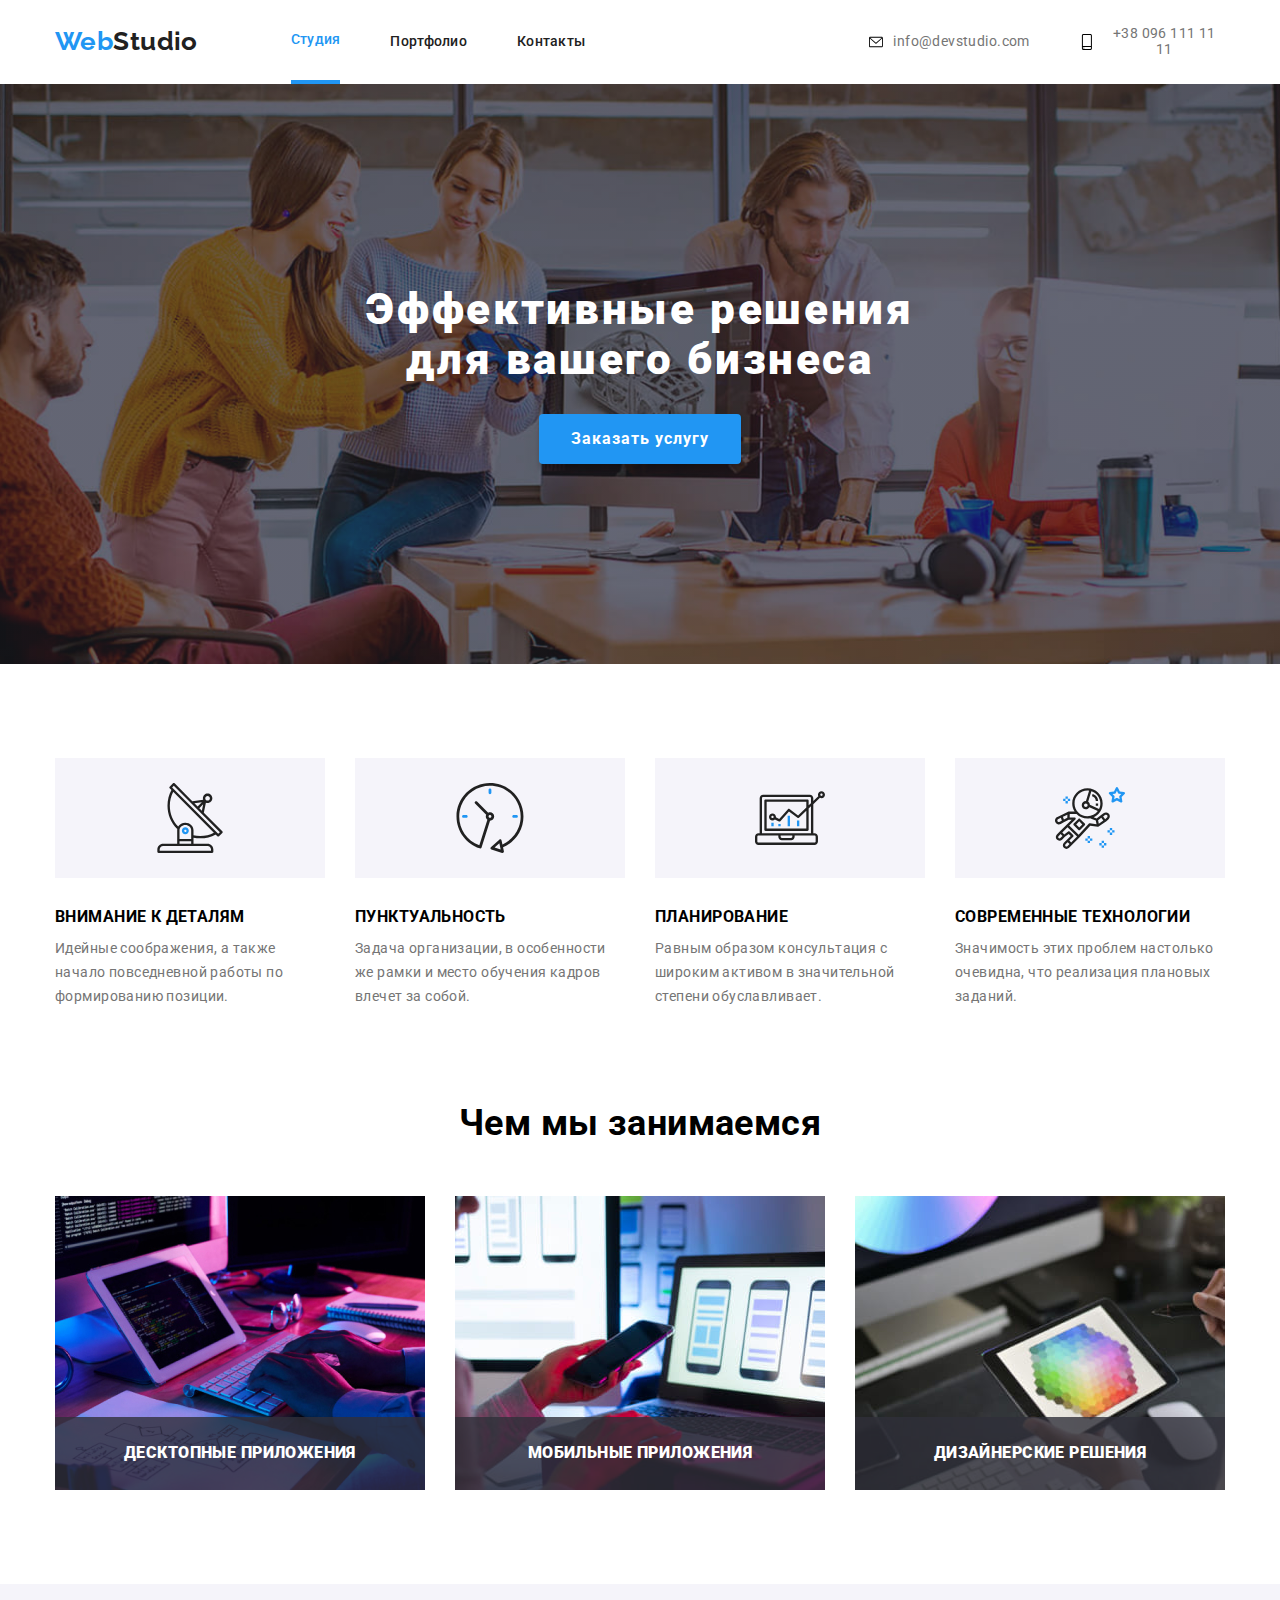
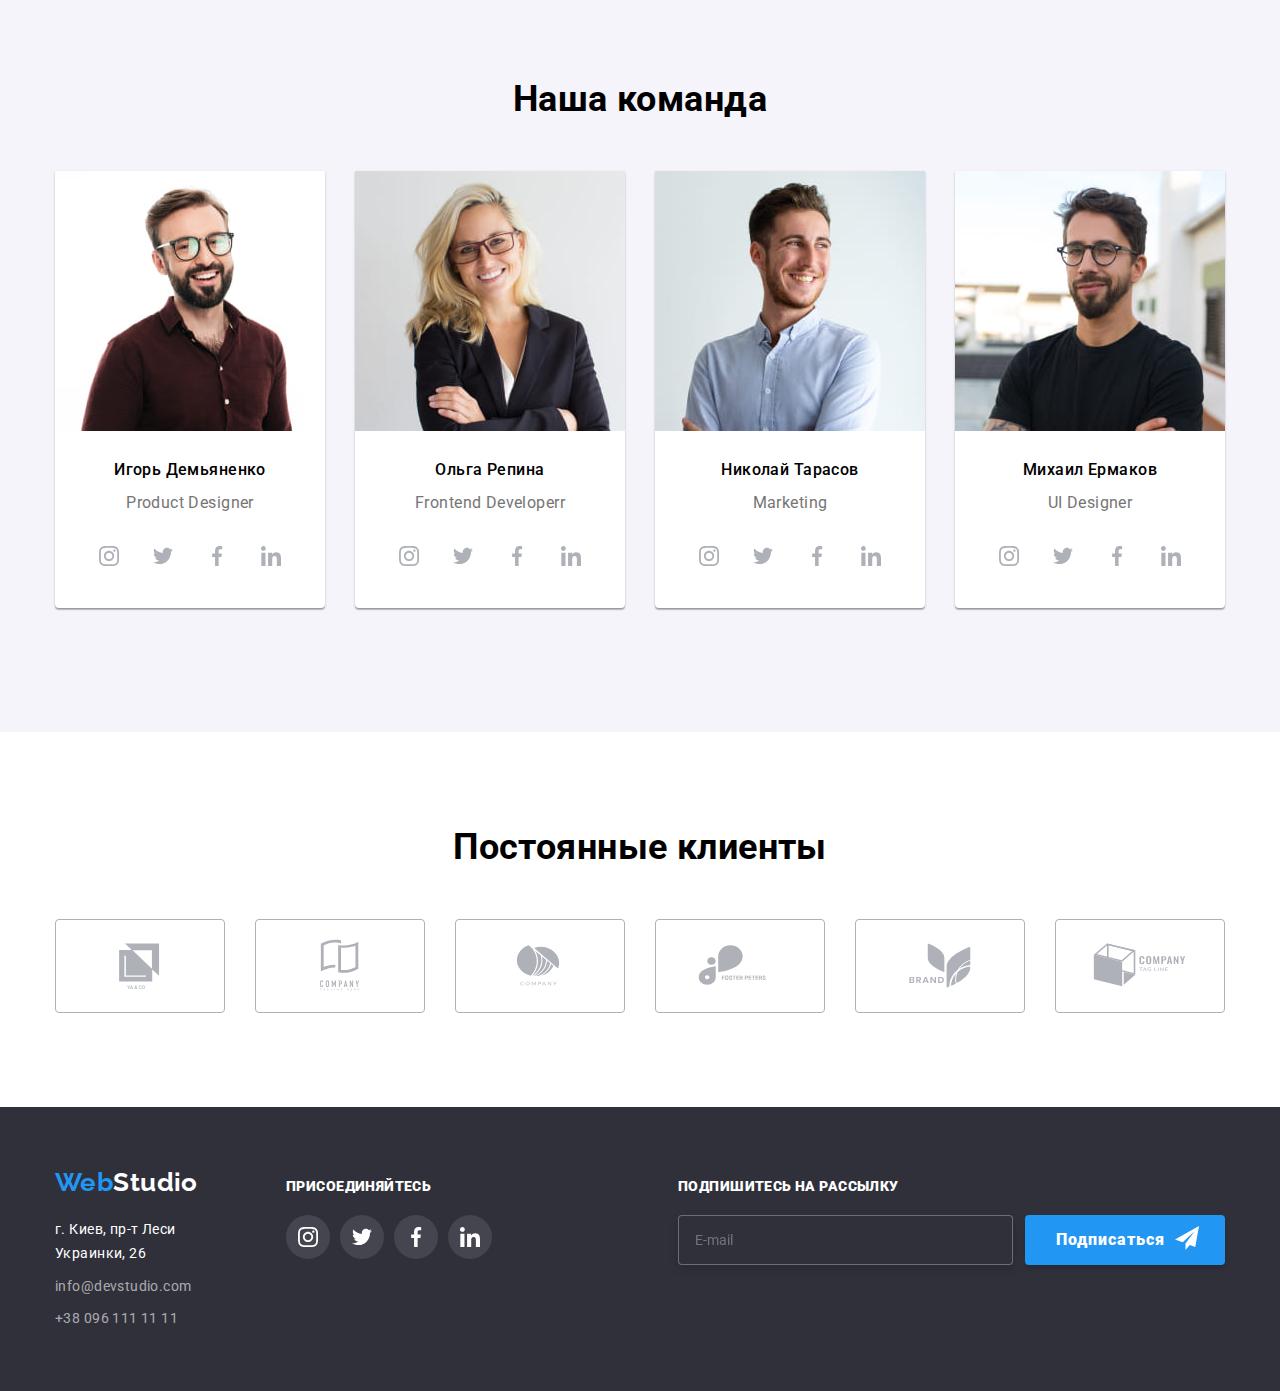
==== commit e2ae8067: "img" ====
--- a/index.html
+++ b/index.html
@@ -22,7 +22,7 @@
             </svg>
           </button>
           <nav class="nav">
-            <div class="nav-menu scrolled"id="nav-menu" data-menu>
+            <div class="nav-menu" id="nav-menu" data-menu>
               <ul class="site-nav">
                 <li class="site-nav__item">
                   <a href="#" class="site-nav__link site-nav__link--current">Студия</a>
@@ -58,8 +58,9 @@
                   <li class="media__item"><a href="#" class="media__link">Facebook</a></li>
                   <li class="media__item"><a href="#" class="media__link">Linkedin</a></li>
                 </ul>
-          </nav>
-        </div>
+            </div>
+        </nav>
+      </div>
     </header>
 
     <main>
@@ -187,33 +188,33 @@
                     <li class="work__item">
                         <div class="work__image">
                           <img                   
-                            srcset="./images/work/work1@2x.jpg 370w,
-                                ./images/work/work1@2x.jpg 740w"
+                            srcset="./images/work/work1@1x.jpg 1x,
+                                ./images/work/work1@2x.jpg 2x"
                             src="./images/work/work1@1x.jpg" 
-                            alt="Пример работы" 
-                            width="370">
+                            alt="Пример работы"                             
+                            width="370px">
                             <h3 class="work__title">Десктопные приложения</h3>
                         </div>
                     </li>
                     <li class="work__item">
                         <div class="work__image">
                           <img 
-                            srcset="./images/work/work2@2x.jpg 370w,
-                                ./images/work/work2@2x.jpg 740w"
+                            srcset="./images/work/work2@1x.jpg 1x,
+                                ./images/work/work2@2x.jpg 2x"
                             src="./images/work/work2@1x.jpg" 
                             alt="Пример работы" 
-                            width="370">
+                            width="370px">
                             <h3 class="work__title">Мобильные приложения</h3>
                         </div>
                     </li>
                     <li class="work__item">
                         <div class="work__image">
                           <img 
-                          srcset="./images/work/work3@2x.jpg 370w,
-                                ./images/work/work3@2x.jpg 740w"
+                          srcset="./images/work/work3@1x.jpg 1x,
+                                ./images/work/work3@2x.jpg 2x"
                           src="./images/work/work3@1x.jpg" 
                           alt="Пример работы" 
-                          width="370">
+                          width="370px">
                             <h3 class="work__title">Дизайнерские решения</h3>
                         </div>
                     </li>
@@ -227,11 +228,12 @@
               <ul class="team">
                 <li class="team__item">
                   <img 
-                  srcset="./images/team/team1@1x.jpg 370w,
-                          ./images/team/team1@1x.jpg 740w" 
+                  srcset="./images/team/team1@1x.jpg 1x,
+                          ./images/team/team1@2x.jpg 2x" 
                   src="./images/team/team1@1x.jpg" 
-                  alt="Игорь Демьяненко" 
-                  width="270" />
+                  sizes="(min-width: 1200px) 25vh, (min-width: 768px) 50vh, 100vh"
+                  alt="Игорь Демьяненко">
+
                   <div class="team__description">
                     <h3 class="team__title">Игорь Демьяненко</h3>
                     <p lang="en" class="team__text">Product Designer</p>
@@ -270,11 +272,11 @@
                 </li>
                 <li class="team__item">
                   <img 
-                  srcset="./images/team/team2@1x.jpg 370w,
-                          ./images/team/team2@1x.jpg 740w" 
+                  srcset="./images/team/team2@1x.jpg 1x,
+                          ./images/team/team2@2x.jpg 2x" 
                   src="./images/team/team2@1x.jpg" 
-                  alt="Oльга Репина" 
-                  width="270" />
+                  sizes="(min-width: 1200px) 25vh, (min-width: 768px) 50vh, 100vh"
+                  alt="Oльга Репина" >
                   <div class="team__description">
                     <h3 class="team__title">Ольга Репина</h3>
                     <p lang="en" class="team__text">Frontend Developerr</p>
@@ -313,11 +315,11 @@
                 </li>
                 <li class="team__item">
                   <img 
-                  srcset="./images/team/team3@1x.jpg 370w,
-                          ./images/team/team3@1x.jpg 740w" 
+                  srcset="./images/team/team3@1x.jpg 1x,
+                          ./images/team/team3@2x.jpg 2x" 
                   src="./images/team/team3@1x.jpg" 
-                  alt="Николай Тарасов" 
-                  width="270" />
+                  sizes="(min-width: 1200px) 25vh, (min-width: 768px) 50vh, 100vh"
+                  alt="Николай Тарасов">
                   <div class="team__description">
                     <h3 class="team__title">Николай Тарасов</h3>
                     <p lang="en" class="team__text">Marketing</p>
@@ -356,11 +358,11 @@
                 </li>
                 <li class="team__item">
                   <img 
-                      srcset="./images/team/team4@1x.jpg 370w,
-                          ./images/team/team4@1x.jpg 740w" 
+                      srcset="./images/team/team4@1x.jpg 1x,
+                          ./images/team/team4@2x.jpg 2x" 
                       src="./images/team/team4@1x.jpg" 
-                      alt="Михаил Ермаков" 
-                      width="270" />
+                      sizes="(min-width: 1200px) 25vh, (min-width: 768px) 50vh, 100vh"
+                      alt="Михаил Ермаков">
                   <div class="team__description">
                     <h3 class="team__title">Михаил Ермаков</h3>
                     <p lang="en" class="team__text">UI Designer</p>
--- a/css/main.min.css
+++ b/css/main.min.css
@@ -1,2 +1,2 @@
-body{font-family:Roboto, sans-serif;font-size:14px;color:var(--primary-text-color);letter-spacing:0.03em;line-height:1.14;background-color:var(--address)}@media screen and (max-width: 768px){body.lock{overflow:hidden}}a{text-decoration:none}h1,h2,h3,p{margin:0}ul{list-style:none;margin:0;padding:0}.container{padding:0 15px;margin:0 auto}@media screen and (min-width: 480px){.container{width:480px}.container--header{width:100%;padding:0 15px}}@media screen and (min-width: 768px){.container{width:768px;margin:0 auto}}@media screen and (min-width: 1200px){.container{width:1200px;margin:0 auto}}.section{padding-top:60px;padding-bottom:60px}.section--color{padding-top:60px;padding-bottom:60px;background-color:#f5f4fa}.section--no-padding{padding-bottom:60px;padding-top:0}@media screen and (min-width: 1200px){.section{padding-top:94px;padding-bottom:94px}.section--color{padding-top:94px;padding-bottom:94px;background-color:#f5f4fa}.section--no-padding{padding-bottom:94px;padding-top:0}}.section__title{font-size:28px;line-height:1.2;text-align:center}@media screen and (min-width: 1200px){.section__title{font-size:36px}}.hidden{position:absolute;width:1px;height:1px;margin:-1px;border:0;padding:0;clip:rect(0 0 0 0);overflow:hidden}@media screen and (min-width: 768px){.flex{display:flex;align-items:center}}img{display:block;width:100%;height:auto}textarea{resize:none}.no-margin{margin:0}.button{display:inline-block;padding:6px 22px;font-family:inherit;font-weight:700;font-size:16px;line-height:1.8;letter-spacing:0.06em;text-align:center;border-radius:4px;border:none;cursor:pointer}.button--primary{min-width:200px;height:50px;padding:10px 32px;text-align:center;color:#fff;border:none;border-radius:4px;box-shadow:0px 4px 4px rgba(0,0,0,0.15);background-color:#2196f3;transition:background-color 250ms cubic-bezier(0.4, 0, 0.2, 1),color 250ms cubic-bezier(0.4, 0, 0.2, 1)}.button--primary:focus,.button--primary:hover{cursor:pointer;color:#2196f3;background-color:#fff}.button--secondary{background-color:#f5f4fa;transition:background-color 250ms cubic-bezier(0.4, 0, 0.2, 1),color 250ms cubic-bezier(0.4, 0, 0.2, 1)}.button--secondary:focus,.button--secondary:hover{color:#fff;background-color:#2196f3;box-shadow:0px 3px 1px rgba(0,0,0,0.1),0px 1px 2px rgba(0,0,0,0.08),0px 2px 2px rgba(0,0,0,0.12);cursor:pointer}.header{border-bottom:1px solid #ececec}.page-header{background-color:#fff}@media screen and (max-width: 768px){.page-header{position:fixed;width:100%;top:0;left:0;padding:16px 0;z-index:1}.page-header.scrolled{background-color:#2f303a;border:none;transition:background-color 250ms cubic-bezier(0.4, 0, 0.2, 1)}}.logo-style{color:#2196f3}.secondary-logo{color:#fff;transition:color 200ms linear}@media screen and (min-width: 768px){.nav{padding:0}}.nav__logo{margin-right:auto;font-family:Raleway, sans-serif;font-weight:700;font-size:24px;line-height:1.2;color:#212121;transition:color 250ms cubic-bezier(0.4, 0, 0.2, 1)}.nav__logo:hover,.nav__logo:focus{color:#2196f3}@media screen and (min-width: 768px){.nav__logo{margin-right:86px;font-size:26px}}@media screen and (min-width: 1200px){.nav__logo{margin-right:93px}}.menu__button{position:absolute;right:15px;display:inline-flex;margin-right:auto;margin:0;padding:0;border:none;background-color:transparent;cursor:pointer;z-index:2}@media screen and (min-width: 768px){.menu__button{display:none}}.menu-icon--color{fill:#fff;transition:color 250ms cubic-bezier(0.4, 0, 0.2, 1)}.menu__icon-menu{display:flex}.menu__button--open .menu__icon-menu{display:none}.menu__icon-cross{display:none}.menu__button--open .menu__icon-cross{display:block;fill:black}@media screen and (max-width: 768px){.nav-menu{display:none;position:fixed;width:100%;height:100%;top:0;left:0;padding:48px 40px;overflow-y:scroll;background:#FFFFFF;box-shadow:0px 4px 8px rgba(0,0,0,0.04),0px 2px 4px rgba(0,0,0,0.08),0px 1px 3px rgba(0,0,0,0.16)}.nav-menu--open{display:flex;flex-direction:column;justify-content:space-between}}@media screen and (min-width: 768px){.nav-menu{display:flex}.nav-menu--open{display:flex;justify-content:space-between}}.nav-menu .media{display:inline-flex}@media screen and (min-width: 768px){.nav-menu .media{display:none}}.nav-menu .media__item:not(:last-child){border-right:1px solid rgba(33,33,33,0.2);padding-right:10px;margin-right:10px}.nav-menu .media__link{font-weight:500;font-size:18px;line-height:1.2;letter-spacing:0.02em;color:#2196f3}@media screen and (max-width: 768px){.site-nav{display:flex;flex-direction:column;margin-bottom:auto}}@media screen and (min-width: 768px){.site-nav{display:flex;justify-content:space-between;margin-right:84px}}@media screen and (min-width: 1200px){.site-nav{margin-right:284px}}.site-nav__item{position:relative;display:inline-flex;text-align:center;align-items:center;background-repeat:no-repeat;color:#757575;fill:#757575}@media screen and (max-width: 768px){.site-nav__item{margin-bottom:34px}}@media screen and (min-width: 768px){.site-nav__item:not(:last-child){margin-right:50px}}@media screen and (max-width: 768px){.site-nav__link{display:block;font-weight:500;letter-spacing:0.02em;font-size:34px;color:#212121}.site-nav__link--current{color:#2196f3}}@media screen and (min-width: 768px){.site-nav__link{display:block;padding:32px 0;font-weight:500;letter-spacing:0.02em;align-items:center;color:#212121;transition:color 250ms cubic-bezier(0.4, 0, 0.2, 1)}.site-nav__link::after{content:"";position:absolute;left:0;bottom:0;display:block;width:100%;height:4px;background-color:#2196f3;border-radius:2px;opacity:0;transition:opacity 250ms cubic-bezier(0.4, 0, 0.2, 1)}}@media screen and (min-width: 768px){.site-nav__link--current{color:#2196f3;border-bottom:4px solid #2196f3}}.site-nav__link:hover,.site-nav__link:focus{color:#2196f3}.site-nav__link:hover::after,.site-nav__link:focus::after{opacity:1}@media screen and (max-width: 768px){.auth-nav{display:flex;flex-direction:column-reverse}}@media screen and (min-width: 768px){.auth-nav{display:flex;flex-direction:column;justify-content:center}}@media screen and (min-width: 1200px){.auth-nav{flex-direction:row;align-items:center}}@media screen and (max-width: 768px){.auth-nav__item{margin-bottom:64px}.auth-nav__item:last-child{margin-bottom:32px}}@media screen and (min-width: 768px){.auth-nav__item{font-size:12px}.auth-nav__item:not(:last-child){margin-bottom:10px}}@media screen and (min-width: 1200px){.auth-nav__item{font-size:14px}.auth-nav__item:not(:last-child){margin-bottom:0;margin-right:50px}}.auth-nav__link{text-align:center;align-items:center;color:#757575;transition:color 250ms cubic-bezier(0.4, 0, 0.2, 1)}.auth-nav__link:hover,.auth-nav__link:focus{cursor:pointer;color:#2196f3;fill:#2196f3}@media screen and (max-width: 768px){.auth-nav__link{font-size:18px}.auth-nav__link--color{color:#2196f3;font-size:34px}}@media screen and (min-width: 768px){.auth-nav__link{display:flex;font-size:12px}}@media screen and (min-width: 1200px){.auth-nav__link{display:flex;justify-content:center;font-size:14px}}@media screen and (max-width: 768px){.auth-nav__icon{display:none}}@media screen and (min-width: 768px){.auth-nav__icon{width:14px;margin-right:8px}}@media screen and (min-width: 1200px){.auth-nav__icon{margin-right:10px}}.hero{text-align:center;background:#2f303a;background-image:linear-gradient(to right, rgba(47,48,58,0.4), rgba(47,48,58,0.4)),url("../images/bg-image@1x.jpg");background-repeat:no-repeat;background-position:center;background-size:cover}@media screen and (max-width: 768px){.hero{margin-top:60px}}@media screen and (max-width: 1200px){.hero{padding:118px 0}}@media screen and (min-width: 1200px){.hero{padding:200px 0}}.hero__title{margin-bottom:30px;font-weight:900;font-size:26px;text-align:center;letter-spacing:0.06em;color:#fff}@media screen and (min-width: 480px){.hero__title{font-size:26px}}@media screen and (min-width: 768px){.hero__title{font-size:26px}}@media screen and (min-width: 1200px){.hero__title{font-size:44px}}.backdrop{position:fixed;top:0;left:0;z-index:1;width:100%;height:100%;background:rgba(0,0,0,0.2);overflow-y:scroll;opacity:1;transition:opacity 250ms cubic-bezier(0.4, 0, 0.2, 1)}.backdrop--hidden{opacity:0;pointer-events:none}.modal{position:absolute;top:50%;left:50%;transform:translate(-50%, -50%);width:100%;background:#fff;box-shadow:0px 1px 3px rgba(0,0,0,0.12),0px 1px 1px rgba(0,0,0,0.14),0px 2px 1px rgba(0,0,0,0.2);border-radius:4px;transition:transform 250ms cubic-bezier(0.4, 0, 0.2, 1)}.backdrop--hidden .modal{transform:translate(-50%, -50%) scale(0.9)}@media screen and (max-width: 768px){.modal{width:0;min-width:450px;margin-top:33px}}@media screen and (min-width: 768px){.modal{max-width:450px}}@media screen and (min-width: 1200px){.modal{min-width:528px}}.modal-form{padding:40px;background:#FFFFFF;box-shadow:0px 1px 3px rgba(0,0,0,0.12),0px 1px 1px rgba(0,0,0,0.14),0px 2px 1px rgba(0,0,0,0.2);border-radius:4px}.modal-form__button{position:absolute;top:8px;right:8px;width:30px;height:30px;padding:15px;background-color:white;border:1px solid rgba(0,0,0,0.1);border-radius:50%}.modal-form__title{margin-bottom:12px;font-weight:700;font-size:20px;line-height:1.15;text-align:center;color:#212121}.modal-form__icon{position:absolute;width:30px;height:30px;top:0;left:0}.modal-form__icon:hover,.modal-form__icon:focus,.modal-form__button:focus .modal-form__icon{fill:#2196f3;cursor:pointer}.modal-form-field{position:relative;display:flex;flex-direction:column;text-align:left;margin:0;margin-bottom:10px}.modal-form-field__label{margin-bottom:4px;font-weight:400;font-size:12px;line-height:1.16;letter-spacing:0.01em;color:#757575}.modal-form-field__input{padding:14px 15px 14px 43px;border:1px solid rgba(33,33,33,0.2);border-radius:4px;transition:border 250ms cubic-bezier(0.4, 0, 0.2, 1);cursor:pointer}.modal-form-field__input:hover,.modal-form-field__input:focus{border:1px solid #2196f3;outline:none;border-radius:4px}.modal-form-field__icon{position:absolute;width:15px;height:15px;top:50%;left:15px;fill:black;transition:fill 250ms cubic-bezier(0.4, 0, 0.2, 1)}.modal-form-field:focus-within .modal-form-field__icon,.modal-form-field:hover .modal-form-field__icon{fill:#2196f3}.modal-form-field__textarea{width:auto;height:120px;margin-bottom:20px;padding:12px 16px;letter-spacing:0.01em;border:1px solid rgba(33,33,33,0.2);border-radius:4px;cursor:pointer}.modal-form-field__textarea:hover,.modal-form-field__textarea:focus{border:1px solid #2196f3;outline:none;border-radius:4px}.modal-form-field__textarea::placeholder{color:rgba(117,117,117,0.5)}.modal-form-field__button{width:200px;height:50px;padding:10px 55px;font-weight:900;font-size:16px;line-height:1.8;letter-spacing:0.06em;text-align:center;color:#fff;border:none;border-radius:4px;box-shadow:0px 4px 4px rgba(0,0,0,0.15);background-color:#2196f3;cursor:pointer}.modal-form-access{display:flex;justify-content:center;align-items:center;margin-bottom:30px}@media screen and (min-width: 480px){.modal-form-access{width:auto}}.modal-form-access__label{display:flex;align-items:center;font-size:12px;line-height:1.16;font-weight:400;color:#757575}@media screen and (min-width: 1200px){.modal-form-access__label{font-size:14px;line-height:1.7}}.modal-form-access__link{color:#2196f3;text-decoration:underline}.modal-form-access__span{display:inline-block;width:16px;height:15px;margin-right:8px;border:2px solid black;border-radius:4px}.modal-form-access__checkbox:checked+.modal-form-access__span{border:none;background-image:url("../images/icon-check.svg");fill:#fff;background-color:#2196f3}@media screen and (min-width: 768px){.features{display:flex;flex-wrap:wrap;justify-content:space-between}}@media screen and (min-width: 1200px){.features{flex-wrap:nowrap}}@media screen and (min-width: 768px){.features__item{width:calc((100% - 1 * 30px) / 2)}}@media screen and (min-width: 1200px){.features__item{width:270px}.features__item:not(:last-child){margin-right:30px}}@media screen and (max-width: 1200px){.features__item:not(:last-child){margin-bottom:30px}}.features__img{display:flex;justify-content:center;padding:25px 0;margin-bottom:30px;background-color:#f5f4fa}.features__icon{width:70px;height:70px}.features__title{text-align:center;text-transform:uppercase;margin-bottom:10px}@media screen and (min-width: 1200px){.features__title{text-align:left}}.features__text{color:#757575;font-weight:400;line-height:1.7}.section-work{display:none}@media screen and (min-width: 1200px){.section-work{display:block}}.work{display:flex;margin-top:50px}.work__item:not(:last-child){margin-right:30px}.work__image{position:relative;background-size:contain}.work__title{position:absolute;width:100%;bottom:0;margin:0;padding:27px 0;text-align:center;font-weight:900;text-transform:uppercase;color:#fff;background:rgba(47,48,58,0.8)}.team{margin-top:30px}@media screen and (min-width: 768px){.team{display:flex;flex-wrap:wrap;justify-content:space-between}}@media screen and (min-width: 1200px){.team{margin-top:50px}}.team__title{margin-bottom:10px;font-weight:500;font-size:16px}.team__item{text-align:center;background:#fff;box-shadow:0px 1px 3px rgba(0,0,0,0.12),0px 1px 1px rgba(0,0,0,0.14),0px 2px 1px rgba(0,0,0,0.2);border-radius:0px 0px 4px 4px}@media screen and (min-width: 480px){.team__item{width:450px}}@media screen and (max-width: 768px){.team__item:not(:last-child){margin-bottom:30px}}@media screen and (min-width: 768px){.team__item{margin-bottom:30px;width:calc((100% - 1 * 30px) / 2)}}@media screen and (min-width: 1200px){.team__item{width:calc((100% - 3 * 30px) / 4)}.team__item:not(:last-child){margin-right:30px}}.team__description{padding:30px 0}.team__text{margin-bottom:16px;font-size:16px;line-height:1.8;color:#757575}.social-media{display:flex;justify-content:center}.social-media__item:not(:last-child){margin-right:10px}.social-media__link{display:flex;justify-content:center;align-items:center;width:44px;height:44px;border-radius:50%;background-color:#fff;fill:#AFB1B8;transition:background-color 250ms cubic-bezier(0.4, 0, 0.2, 1),fill 250ms cubic-bezier(0.4, 0, 0.2, 1)}.social-media__link:focus,.social-media__link:hover{fill:#fff;background-color:#2196f3}.social-media__link:hover .social-media__icon,.social-media__link:focus .social-media__icon{fill:#fff}.social-media__icon{width:20px;height:20px}.clients{display:flex;flex-wrap:wrap;justify-content:center;margin-top:30px;margin-bottom:-30px;margin-left:-30px;transition:fill 250ms cubic-bezier(0.4, 0, 0.2, 1),background 250ms cubic-bezier(0.4, 0, 0.2, 1)}@media screen and (min-width: 1200px){.clients{display:flex;justify-content:space-between;margin:auto;margin-top:50px}}.clients__item{margin-bottom:30px;margin-left:30px}@media screen and (min-width: 480px){.clients__item{width:calc((100% - 2 * 30px) / 2)}}@media screen and (min-width: 768px){.clients__item{width:calc((100% - 3 * 30px) / 3)}}@media screen and (min-width: 1200px){.clients__item{width:170px;margin:0}}.clients__link{display:flex;justify-content:center;padding:16px 32px;background:#fff;box-sizing:border-box;border-radius:4px;border:1px solid #AFB1B8;transition:fill 250ms cubic-bezier(0.4, 0, 0.2, 1),border 250ms cubic-bezier(0.4, 0, 0.2, 1)}.clients__link:focus,.clients__link:hover{border:1px solid #2196f3;color:#2196f3;fill:#2196f3}.clients__icon{height:60px;width:106px;fill:#AFB1B8;transition:fill 250ms cubic-bezier(0.4, 0, 0.2, 1)}.clients__link:hover .clients__icon,.clients__link:focus .clients__icon{fill:#2196f3;color:#2196f3}.footer{width:100%;background-color:#2f303a;padding:60px 0}@media screen and (min-width: 768px){.footer{display:flex}}.footer__title{margin-bottom:20px;font-weight:900;text-transform:uppercase;color:#fff}.footer-nav-logo{display:block;font-family:Raleway, sans-serif;font-weight:700;font-size:26px;line-height:1.2;color:#212121;margin-bottom:20px}.footer-logo-style{color:#2196f3}.container.position{display:block;text-align:center}@media screen and (min-width: 480px){.container.position{display:block;text-align:center}}@media screen and (min-width: 768px){.container.position{display:flex;flex-wrap:wrap;justify-content:space-around}}@media screen and (min-width: 1200px){.container.position{display:flex;align-items:baseline;flex-wrap:nowrap;text-align:left}}.location{margin-bottom:60px}@media screen and (min-width: 1200px){.location{margin-right:70px;margin-bottom:0}}.address{margin-top:20px;font-style:normal}.address__item:not(:last-child){margin-bottom:9px}.address__text{color:#fff}.address__link{color:rgba(255,255,255,0.6);font-style:normal}.address__link,.address__text{margin-bottom:9px;font-family:Roboto, sans-serif;font-weight:400;line-height:1.7}.network{display:block;margin-bottom:60px}@media screen and (min-width: 1200px){.network{margin-right:93px;margin-bottom:0}}.network__list{display:flex;justify-content:center}@media screen and (min-width: 480px){.network__list{justify-content:center}}@media screen and (min-width: 1200px){.network__list{margin-right:93px}}.network__item:not(:last-child){margin-right:10px}.network__link{display:flex;justify-content:center;align-items:center;width:44px;height:44px;border:none;border-radius:50%;background:rgba(255,255,255,0.1);fill:#fff;transition:background-color 250ms cubic-bezier(0.4, 0, 0.2, 1)}.network__link:focus,.network__link:hover{background-color:#2196f3}.network__icon{width:20px;height:20px;transition:fill 250ms cubic-bezier(0.4, 0, 0.2, 1)}.network__icon:hover,.network__icon:focus{fill:#fff}.subscription__form{display:flex;flex-direction:column;align-items:center}@media screen and (min-width: 1200px){.subscription__form{display:flex;flex-direction:row;align-items:baseline}}.subscription__input{width:100%;height:50px;margin-bottom:20px;padding:15px 16px;background-color:#2f303a;border:1px solid rgba(255,255,255,0.3);filter:drop-shadow(0px 4px 4px rgba(0,0,0,0.15));border-radius:4px;color:white;transition:color 250ms cubic-bezier(0.4, 0, 0.2, 1),background-color 250ms cubic-bezier(0.4, 0, 0.2, 1),filter 250ms cubic-bezier(0.4, 0, 0.2, 1)}.subscription__input:focus{background-color:#2f303a;color:white}@media screen and (min-width: 480px){.subscription__input{margin-bottom:20px}}@media screen and (min-width: 768px){.subscription__input{width:450px}}@media screen and (min-width: 1200px){.subscription__input{display:flex;width:335px;margin-bottom:0;margin-right:12px}}.subscription__icon{position:absolute;width:24px;height:24px;margin-left:10px}.subscription__button{width:200px;height:50px;padding:10px 29px 10px 0;font-weight:900;font-size:16px;line-height:1.8;letter-spacing:0.06em;text-align:center;color:#fff;border:none;border-radius:4px;box-shadow:0px 4px 4px rgba(0,0,0,0.15);background-color:#2196f3;cursor:pointer}.filter-nav{display:flex;flex-wrap:wrap}@media screen and (max-width: 768px){.filter-nav{margin-top:60px;margin-bottom:40px}}@media screen and (min-width: 768px){.filter-nav{justify-content:center;margin-bottom:30px}}@media screen and (min-width: 1200px){.filter-nav{margin-bottom:50px}}.filter-nav__item:not(:last-child){margin-right:8px;margin-bottom:15px}@media screen and (min-width: 768px){.filter-nav__item:not(:last-child){margin-bottom:0}}.cardset{display:block}@media screen and (min-width: 768px){.cardset{display:flex;flex-wrap:wrap;margin-left:-30px;margin-top:-30px}}@media screen and (max-width: 768px){.cardset__item:not(:last-child){margin-bottom:30px}}@media screen and (min-width: 768px){.cardset__item{flex-basis:calc(100% / 2 - 30px);margin-top:30px;margin-left:30px}}@media screen and (min-width: 1200px){.cardset__item{flex-basis:calc(100% / 3 - 30px)}}.cardset__link{height:100%;transition:background 250ms cubic-bezier(0.4, 0, 0.2, 1)}.cardset__link:focus,.cardset__link:hover{background:#fff;box-shadow:0px 1px 1px rgba(0,0,0,0.12),0px 4px 4px rgba(0,0,0,0.06),1px 4px 6px rgba(0,0,0,0.16)}.cardset__overlay{position:relative;display:block;overflow:hidden}.cardset__overlay::before{content:"";position:absolute;display:inline-block;width:100%;height:100%;background:rgba(33,150,243,0);transform:translateY(100%);transition:background 250ms cubic-bezier(0.4, 0, 0.2, 1),transform 250ms cubic-bezier(0.4, 0, 0.2, 1)}.cardset__item:hover .cardset__overlay::before,.cardset__item:focus .cardset__overlay::before{transform:translateY(0);background:rgba(33,150,243,0.9)}.cardset__link:focus .cardset__overlay{opacity:1;transform:translateY(0);background:rgba(33,150,243,0.9)}.cardset__overlay .cardset__info{position:absolute;top:0;font-size:18px;padding:49px 24px;font-weight:400;line-height:1.5;color:#fff;opacity:0;transition:opacity 250ms cubic-bezier(0.4, 0, 0.2, 1)}@media screen and (min-width: 480px){.cardset__overlay .cardset__info{font-size:22px;padding:77px 24px}}@media screen and (min-width: 768px){.cardset__overlay .cardset__info{font-size:18px;padding:49px 24px}}@media screen and (min-width: 1200px){.cardset__overlay .cardset__info{padding:63px 24px}}.cardset__info{position:absolute;width:100%;height:100%;top:0;left:0;transform:translateY(100%);transition:transform 250ms cubic-bezier(0.4, 0, 0.2, 1)}.cardset__item:hover .cardset__info,.cardset__item:focus .cardset__info{opacity:1;transform:translateY(0)}.cardset__link:focus .cardset__info{opacity:1;transform:translateY(0);background:rgba(33,150,243,0.9)}.cardset__description{flex-grow:1;padding:20px 24px;border-left:1px solid #eeeeee;border-right:1px solid #eeeeee;border-bottom:1px solid #eeeeee}.cardset__title{font-size:18px;line-height:2;letter-spacing:0.06em;color:#212121}.cardset__text{font-weight:400;font-size:16px;line-height:1.8;color:#757575}
+body{font-family:Roboto, sans-serif;font-size:14px;color:var(--primary-text-color);letter-spacing:0.03em;line-height:1.14;background-color:var(--address)}@media screen and (max-width: 768px){body.lock{overflow:hidden}}a{text-decoration:none}h1,h2,h3,p{margin:0}ul{list-style:none;margin:0;padding:0}.container{padding:0 15px;margin:0 auto}@media screen and (min-width: 480px){.container{width:480px}.container--header{width:100%;padding:0 15px}}@media screen and (min-width: 768px){.container{width:768px;margin:0 auto}}@media screen and (min-width: 1200px){.container{width:1200px;margin:0 auto}}.section{padding-top:60px;padding-bottom:60px}.section--color{padding-top:60px;padding-bottom:60px;background-color:#f5f4fa}.section--no-padding{padding-bottom:60px;padding-top:0}@media screen and (min-width: 1200px){.section{padding-top:94px;padding-bottom:94px}.section--color{padding-top:94px;padding-bottom:94px;background-color:#f5f4fa}.section--no-padding{padding-bottom:94px;padding-top:0}}.section__title{font-size:28px;line-height:1.2;text-align:center}@media screen and (min-width: 1200px){.section__title{font-size:36px}}.hidden{position:absolute;width:1px;height:1px;margin:-1px;border:0;padding:0;clip:rect(0 0 0 0);overflow:hidden}@media screen and (min-width: 768px){.flex{display:flex;align-items:center}}img{display:block;width:100%;height:auto}textarea{resize:none}.no-margin{margin:0}.button{display:inline-block;padding:6px 22px;font-family:inherit;font-weight:700;font-size:16px;line-height:1.8;letter-spacing:0.06em;text-align:center;border-radius:4px;border:none;cursor:pointer}.button--primary{min-width:200px;height:50px;padding:10px 32px;text-align:center;color:#fff;border:none;border-radius:4px;box-shadow:0px 4px 4px rgba(0,0,0,0.15);background-color:#2196f3;transition:background-color 250ms cubic-bezier(0.4, 0, 0.2, 1),color 250ms cubic-bezier(0.4, 0, 0.2, 1)}.button--primary:focus,.button--primary:hover{cursor:pointer;color:#2196f3;background-color:#fff}.button--secondary{background-color:#f5f4fa;transition:background-color 250ms cubic-bezier(0.4, 0, 0.2, 1),color 250ms cubic-bezier(0.4, 0, 0.2, 1)}.button--secondary:focus,.button--secondary:hover{color:#fff;background-color:#2196f3;box-shadow:0px 3px 1px rgba(0,0,0,0.1),0px 1px 2px rgba(0,0,0,0.08),0px 2px 2px rgba(0,0,0,0.12);cursor:pointer}.header{border-bottom:1px solid #ececec}.page-header{background-color:#fff}@media screen and (max-width: 768px){.page-header{position:fixed;width:100%;top:0;left:0;padding:16px 0;z-index:1}.page-header.scrolled{background-color:#2f303a;border:none;transition:background-color 250ms cubic-bezier(0.4, 0, 0.2, 1)}}.logo-style{color:#2196f3}.secondary-logo{color:#fff;transition:color 200ms linear}@media screen and (min-width: 768px){.nav{padding:0}}.nav__logo{margin-right:auto;font-family:Raleway, sans-serif;font-weight:700;font-size:24px;line-height:1.2;color:#212121;transition:color 250ms cubic-bezier(0.4, 0, 0.2, 1)}.nav__logo:hover,.nav__logo:focus{color:#2196f3}@media screen and (min-width: 768px){.nav__logo{margin-right:86px;font-size:26px}}@media screen and (min-width: 1200px){.nav__logo{margin-right:93px}}.menu__button{position:absolute;right:15px;display:inline-flex;margin-right:auto;margin:0;padding:0;border:none;background-color:transparent;cursor:pointer;z-index:2}@media screen and (min-width: 768px){.menu__button{display:none}}.menu-icon--color{fill:#fff;transition:color 250ms cubic-bezier(0.4, 0, 0.2, 1)}.menu__icon-menu{display:flex}.menu__button--open .menu__icon-menu{display:none}.menu__icon-cross{display:none}.menu__button--open .menu__icon-cross{display:block;fill:black}@media screen and (max-width: 768px){.nav-menu{display:none;position:fixed;width:100%;height:100%;top:-100%;left:0;padding:48px 40px;overflow-y:scroll;background:#FFFFFF;box-shadow:0px 4px 8px rgba(0,0,0,0.04),0px 2px 4px rgba(0,0,0,0.08),0px 1px 3px rgba(0,0,0,0.16);transition:all 0.3s cubic-bezier(0.4, 0, 0.2, 1)}.nav-menu--open{display:flex;flex-direction:column;justify-content:space-between}.nav-menu.nav-menu--open{top:0}}@media screen and (min-width: 768px){.nav-menu{display:flex}.nav-menu--open{display:flex;justify-content:space-between}}.nav-menu .media{display:inline-flex}@media screen and (min-width: 768px){.nav-menu .media{display:none}}.nav-menu .media__item:not(:last-child){border-right:1px solid rgba(33,33,33,0.2);padding-right:10px;margin-right:10px}.nav-menu .media__link{font-weight:500;font-size:18px;line-height:1.2;letter-spacing:0.02em;color:#2196f3}@media screen and (max-width: 768px){.site-nav{display:flex;flex-direction:column;margin-bottom:auto}}@media screen and (min-width: 768px){.site-nav{display:flex;justify-content:space-between;margin-right:84px}}@media screen and (min-width: 1200px){.site-nav{margin-right:284px}}.site-nav__item{position:relative;display:inline-flex;text-align:center;align-items:center;background-repeat:no-repeat;color:#757575;fill:#757575}@media screen and (max-width: 768px){.site-nav__item{margin-bottom:34px}}@media screen and (min-width: 768px){.site-nav__item:not(:last-child){margin-right:50px}}@media screen and (max-width: 768px){.site-nav__link{display:block;font-weight:500;letter-spacing:0.02em;font-size:34px;color:#212121}.site-nav__link--current{color:#2196f3}}@media screen and (min-width: 768px){.site-nav__link{display:block;padding:32px 0;font-weight:500;letter-spacing:0.02em;align-items:center;color:#212121;transition:color 250ms cubic-bezier(0.4, 0, 0.2, 1)}.site-nav__link::after{content:"";position:absolute;left:0;bottom:0;display:block;width:100%;height:4px;background-color:#2196f3;border-radius:2px;opacity:0;transition:opacity 250ms cubic-bezier(0.4, 0, 0.2, 1)}}@media screen and (min-width: 768px){.site-nav__link--current{color:#2196f3;border-bottom:4px solid #2196f3}}.site-nav__link:hover,.site-nav__link:focus{color:#2196f3}.site-nav__link:hover::after,.site-nav__link:focus::after{opacity:1}@media screen and (max-width: 768px){.auth-nav{display:flex;flex-direction:column-reverse}}@media screen and (min-width: 768px){.auth-nav{display:flex;flex-direction:column;justify-content:center}}@media screen and (min-width: 1200px){.auth-nav{flex-direction:row;align-items:center}}@media screen and (max-width: 768px){.auth-nav__item{margin-bottom:64px}.auth-nav__item:last-child{margin-bottom:32px}}@media screen and (min-width: 768px){.auth-nav__item{font-size:12px}.auth-nav__item:not(:last-child){margin-bottom:10px}}@media screen and (min-width: 1200px){.auth-nav__item{font-size:14px}.auth-nav__item:not(:last-child){margin-bottom:0;margin-right:50px}}.auth-nav__link{text-align:center;align-items:center;color:#757575;transition:color 250ms cubic-bezier(0.4, 0, 0.2, 1)}.auth-nav__link:hover,.auth-nav__link:focus{cursor:pointer;color:#2196f3;fill:#2196f3}@media screen and (max-width: 768px){.auth-nav__link{font-size:18px}.auth-nav__link--color{color:#2196f3;font-size:34px}}@media screen and (min-width: 768px){.auth-nav__link{display:flex;font-size:12px}}@media screen and (min-width: 1200px){.auth-nav__link{display:flex;justify-content:center;font-size:14px}}@media screen and (max-width: 768px){.auth-nav__icon{display:none}}@media screen and (min-width: 768px){.auth-nav__icon{width:14px;margin-right:8px}}@media screen and (min-width: 1200px){.auth-nav__icon{margin-right:10px}}.hero{text-align:center;background:#2f303a;background-image:linear-gradient(to right, rgba(47,48,58,0.4), rgba(47,48,58,0.4)),url("../images/bg-image@1x.jpg");background-repeat:no-repeat;background-position:center;background-size:cover}@media screen and (max-width: 768px){.hero{margin-top:60px}}@media screen and (max-width: 1200px){.hero{padding:118px 0}}@media screen and (min-width: 1200px){.hero{padding:200px 0}}.hero__title{margin-bottom:30px;font-weight:900;font-size:26px;text-align:center;letter-spacing:0.06em;color:#fff}@media screen and (min-width: 480px){.hero__title{font-size:26px}}@media screen and (min-width: 768px){.hero__title{font-size:26px}}@media screen and (min-width: 1200px){.hero__title{font-size:44px}}.backdrop{position:fixed;top:0;left:0;z-index:1;width:100%;height:100%;background:rgba(0,0,0,0.2);overflow-y:scroll;opacity:1;transition:opacity 250ms cubic-bezier(0.4, 0, 0.2, 1)}.backdrop--hidden{opacity:0;pointer-events:none}.modal{position:absolute;top:50%;left:50%;transform:translate(-50%, -50%);width:100%;background:#fff;box-shadow:0px 1px 3px rgba(0,0,0,0.12),0px 1px 1px rgba(0,0,0,0.14),0px 2px 1px rgba(0,0,0,0.2);border-radius:4px;transition:transform 250ms cubic-bezier(0.4, 0, 0.2, 1)}.backdrop--hidden .modal{transform:translate(-50%, -50%) scale(0.9)}@media screen and (max-width: 768px){.modal{width:0;min-width:450px;margin-top:33px;max-height:0}}@media screen and (min-width: 768px){.modal{max-width:450px}}@media screen and (min-width: 1200px){.modal{min-width:528px}}.modal-form{padding:40px;background:#FFFFFF;box-shadow:0px 1px 3px rgba(0,0,0,0.12),0px 1px 1px rgba(0,0,0,0.14),0px 2px 1px rgba(0,0,0,0.2);border-radius:4px}.modal-form__button{position:absolute;top:8px;right:8px;width:30px;height:30px;padding:15px;background-color:white;border:1px solid rgba(0,0,0,0.1);border-radius:50%}.modal-form__title{margin-bottom:12px;font-weight:700;font-size:20px;line-height:1.15;text-align:center;color:#212121}.modal-form__icon{position:absolute;width:30px;height:30px;top:0;left:0}.modal-form__icon:hover,.modal-form__icon:focus,.modal-form__button:focus .modal-form__icon{fill:#2196f3;cursor:pointer}.modal-form-field{position:relative;display:flex;flex-direction:column;text-align:left;margin:0;margin-bottom:10px}.modal-form-field__label{margin-bottom:4px;font-weight:400;font-size:12px;line-height:1.16;letter-spacing:0.01em;color:#757575}.modal-form-field__input{padding:14px 15px 14px 43px;border:1px solid rgba(33,33,33,0.2);border-radius:4px;transition:border 250ms cubic-bezier(0.4, 0, 0.2, 1);cursor:pointer}.modal-form-field__input:hover,.modal-form-field__input:focus{border:1px solid #2196f3;outline:none;border-radius:4px}.modal-form-field__icon{position:absolute;width:15px;height:15px;top:50%;left:15px;fill:black;transition:fill 250ms cubic-bezier(0.4, 0, 0.2, 1)}.modal-form-field:focus-within .modal-form-field__icon,.modal-form-field:hover .modal-form-field__icon{fill:#2196f3}.modal-form-field__textarea{width:auto;height:120px;margin-bottom:20px;padding:12px 16px;letter-spacing:0.01em;border:1px solid rgba(33,33,33,0.2);border-radius:4px;cursor:pointer}.modal-form-field__textarea:hover,.modal-form-field__textarea:focus{border:1px solid #2196f3;outline:none;border-radius:4px}.modal-form-field__textarea::placeholder{color:rgba(117,117,117,0.5)}.modal-form-field__button{width:200px;height:50px;padding:10px 55px;font-weight:900;font-size:16px;line-height:1.8;letter-spacing:0.06em;text-align:center;color:#fff;border:none;border-radius:4px;box-shadow:0px 4px 4px rgba(0,0,0,0.15);background-color:#2196f3;cursor:pointer}.modal-form-access{display:flex;justify-content:center;align-items:center;margin-bottom:30px}@media screen and (min-width: 480px){.modal-form-access{width:auto}}.modal-form-access__label{display:flex;align-items:center;font-size:12px;line-height:1.16;font-weight:400;color:#757575}@media screen and (min-width: 1200px){.modal-form-access__label{font-size:14px;line-height:1.7}}.modal-form-access__link{color:#2196f3;text-decoration:underline}.modal-form-access__span{display:inline-block;width:16px;height:15px;margin-right:8px;border:2px solid black;border-radius:4px}.modal-form-access__checkbox:checked+.modal-form-access__span{border:none;background-image:url("../images/icon-check.svg");fill:#fff;background-color:#2196f3}@media screen and (min-width: 768px){.features{display:flex;flex-wrap:wrap;justify-content:space-between}}@media screen and (min-width: 1200px){.features{flex-wrap:nowrap}}@media screen and (min-width: 768px){.features__item{width:calc((100% - 1 * 30px) / 2)}}@media screen and (min-width: 1200px){.features__item{width:270px}.features__item:not(:last-child){margin-right:30px}}@media screen and (max-width: 1200px){.features__item:not(:last-child){margin-bottom:30px}}.features__img{display:flex;justify-content:center;padding:25px 0;margin-bottom:30px;background-color:#f5f4fa}.features__icon{width:70px;height:70px}.features__title{text-align:center;text-transform:uppercase;margin-bottom:10px}@media screen and (min-width: 1200px){.features__title{text-align:left}}.features__text{color:#757575;font-weight:400;line-height:1.7}.section-work{display:none}@media screen and (min-width: 1200px){.section-work{display:block}}.work{display:flex;margin-top:50px}.work__item:not(:last-child){margin-right:30px}.work__image{position:relative;background-size:contain}.work__title{position:absolute;width:100%;bottom:0;margin:0;padding:27px 0;text-align:center;font-weight:900;text-transform:uppercase;color:#fff;background:rgba(47,48,58,0.8)}.team{margin-top:30px}@media screen and (min-width: 768px){.team{display:flex;flex-wrap:wrap;justify-content:space-between}}@media screen and (min-width: 1200px){.team{margin-top:50px}}.team__title{margin-bottom:10px;font-weight:500;font-size:16px}.team__item{text-align:center;background:#fff;box-shadow:0px 1px 3px rgba(0,0,0,0.12),0px 1px 1px rgba(0,0,0,0.14),0px 2px 1px rgba(0,0,0,0.2);border-radius:0px 0px 4px 4px}@media screen and (min-width: 480px){.team__item{width:450px}}@media screen and (max-width: 768px){.team__item:not(:last-child){margin-bottom:30px}}@media screen and (min-width: 768px){.team__item{margin-bottom:30px;width:calc((100% - 1 * 30px) / 2)}}@media screen and (min-width: 1200px){.team__item{width:calc((100% - 3 * 30px) / 4)}.team__item:not(:last-child){margin-right:30px}}.team__description{padding:30px 0}.team__text{margin-bottom:16px;font-size:16px;line-height:1.8;color:#757575}.social-media{display:flex;justify-content:center}.social-media__item:not(:last-child){margin-right:10px}.social-media__link{display:flex;justify-content:center;align-items:center;width:44px;height:44px;border-radius:50%;background-color:#fff;fill:#AFB1B8;transition:background-color 250ms cubic-bezier(0.4, 0, 0.2, 1),fill 250ms cubic-bezier(0.4, 0, 0.2, 1)}.social-media__link:focus,.social-media__link:hover{fill:#fff;background-color:#2196f3}.social-media__link:hover .social-media__icon,.social-media__link:focus .social-media__icon{fill:#fff}.social-media__icon{width:20px;height:20px}.clients{display:flex;flex-wrap:wrap;justify-content:center;margin-top:30px;margin-bottom:-30px;margin-left:-30px;transition:fill 250ms cubic-bezier(0.4, 0, 0.2, 1),background 250ms cubic-bezier(0.4, 0, 0.2, 1)}@media screen and (min-width: 1200px){.clients{display:flex;justify-content:space-between;margin:auto;margin-top:50px}}.clients__item{margin-bottom:30px;margin-left:30px}@media screen and (min-width: 480px){.clients__item{width:calc((100% - 2 * 30px) / 2)}}@media screen and (min-width: 768px){.clients__item{width:calc((100% - 3 * 30px) / 3)}}@media screen and (min-width: 1200px){.clients__item{width:170px;margin:0}}.clients__link{display:flex;justify-content:center;padding:16px 32px;background:#fff;box-sizing:border-box;border-radius:4px;border:1px solid #AFB1B8;transition:fill 250ms cubic-bezier(0.4, 0, 0.2, 1),border 250ms cubic-bezier(0.4, 0, 0.2, 1)}.clients__link:focus,.clients__link:hover{border:1px solid #2196f3;color:#2196f3;fill:#2196f3}.clients__icon{height:60px;width:106px;fill:#AFB1B8;transition:fill 250ms cubic-bezier(0.4, 0, 0.2, 1)}.clients__link:hover .clients__icon,.clients__link:focus .clients__icon{fill:#2196f3;color:#2196f3}.footer{width:100%;background-color:#2f303a;padding:60px 0}@media screen and (min-width: 768px){.footer{display:flex}}.footer__title{margin-bottom:20px;font-weight:900;text-transform:uppercase;color:#fff}.footer-nav-logo{display:block;font-family:Raleway, sans-serif;font-weight:700;font-size:26px;line-height:1.2;color:#212121;margin-bottom:20px}.footer-logo-style{color:#2196f3}.container.position{display:block;text-align:center}@media screen and (min-width: 480px){.container.position{display:block;text-align:center}}@media screen and (min-width: 768px){.container.position{display:flex;flex-wrap:wrap;justify-content:space-around}}@media screen and (min-width: 1200px){.container.position{display:flex;align-items:baseline;flex-wrap:nowrap;text-align:left}}.location{margin-bottom:60px}@media screen and (min-width: 1200px){.location{margin-right:70px;margin-bottom:0}}.address{margin-top:20px;font-style:normal}.address__item:not(:last-child){margin-bottom:9px}.address__text{color:#fff}.address__link{color:rgba(255,255,255,0.6);font-style:normal}.address__link,.address__text{margin-bottom:9px;font-family:Roboto, sans-serif;font-weight:400;line-height:1.7}.network{display:block;margin-bottom:60px}@media screen and (min-width: 1200px){.network{margin-right:93px;margin-bottom:0}}.network__list{display:flex;justify-content:center}@media screen and (min-width: 480px){.network__list{justify-content:center}}@media screen and (min-width: 1200px){.network__list{margin-right:93px}}.network__item:not(:last-child){margin-right:10px}.network__link{display:flex;justify-content:center;align-items:center;width:44px;height:44px;border:none;border-radius:50%;background:rgba(255,255,255,0.1);fill:#fff;transition:background-color 250ms cubic-bezier(0.4, 0, 0.2, 1)}.network__link:focus,.network__link:hover{background-color:#2196f3}.network__icon{width:20px;height:20px;transition:fill 250ms cubic-bezier(0.4, 0, 0.2, 1)}.network__icon:hover,.network__icon:focus{fill:#fff}.subscription__form{display:flex;flex-direction:column;align-items:center}@media screen and (min-width: 1200px){.subscription__form{display:flex;flex-direction:row;align-items:baseline}}.subscription__input{width:100%;height:50px;margin-bottom:20px;padding:15px 16px;background-color:#2f303a;border:1px solid rgba(255,255,255,0.3);filter:drop-shadow(0px 4px 4px rgba(0,0,0,0.15));border-radius:4px;color:white;transition:color 250ms cubic-bezier(0.4, 0, 0.2, 1),background-color 250ms cubic-bezier(0.4, 0, 0.2, 1),filter 250ms cubic-bezier(0.4, 0, 0.2, 1)}.subscription__input:focus{background-color:#2f303a;color:white}@media screen and (min-width: 480px){.subscription__input{margin-bottom:20px}}@media screen and (min-width: 768px){.subscription__input{width:450px}}@media screen and (min-width: 1200px){.subscription__input{display:flex;width:335px;margin-bottom:0;margin-right:12px}}.subscription__icon{position:absolute;width:24px;height:24px;margin-left:10px}.subscription__button{width:200px;height:50px;padding:10px 29px 10px 0;font-weight:900;font-size:16px;line-height:1.8;letter-spacing:0.06em;text-align:center;color:#fff;border:none;border-radius:4px;box-shadow:0px 4px 4px rgba(0,0,0,0.15);background-color:#2196f3;cursor:pointer}.filter-nav{display:flex;flex-wrap:wrap}@media screen and (max-width: 768px){.filter-nav{margin-top:60px;margin-bottom:40px}}@media screen and (min-width: 768px){.filter-nav{justify-content:center;margin-bottom:30px}}@media screen and (min-width: 1200px){.filter-nav{margin-bottom:50px}}.filter-nav__item:not(:last-child){margin-right:8px;margin-bottom:15px}@media screen and (min-width: 768px){.filter-nav__item:not(:last-child){margin-bottom:0}}.cardset{display:block}@media screen and (min-width: 768px){.cardset{display:flex;flex-wrap:wrap;margin-left:-30px;margin-top:-30px}}@media screen and (max-width: 768px){.cardset__item:not(:last-child){margin-bottom:30px}}@media screen and (min-width: 768px){.cardset__item{flex-basis:calc(100% / 2 - 30px);margin-top:30px;margin-left:30px}}@media screen and (min-width: 1200px){.cardset__item{flex-basis:calc(100% / 3 - 30px)}}.cardset__link{height:100%;transition:background 250ms cubic-bezier(0.4, 0, 0.2, 1)}.cardset__link:focus,.cardset__link:hover{background:#fff;box-shadow:0px 1px 1px rgba(0,0,0,0.12),0px 4px 4px rgba(0,0,0,0.06),1px 4px 6px rgba(0,0,0,0.16)}.cardset__overlay{position:relative;display:block;overflow:hidden}.cardset__overlay::before{content:"";position:absolute;display:inline-block;width:100%;height:100%;background:rgba(33,150,243,0);transform:translateY(100%);transition:background 250ms cubic-bezier(0.4, 0, 0.2, 1),transform 250ms cubic-bezier(0.4, 0, 0.2, 1)}.cardset__item:hover .cardset__overlay::before,.cardset__item:focus .cardset__overlay::before{transform:translateY(0);background:rgba(33,150,243,0.9)}.cardset__link:focus .cardset__overlay{opacity:1;transform:translateY(0);background:rgba(33,150,243,0.9)}.cardset__overlay .cardset__info{position:absolute;top:0;font-size:18px;padding:49px 24px;font-weight:400;line-height:1.5;color:#fff;opacity:0;transition:opacity 250ms cubic-bezier(0.4, 0, 0.2, 1)}@media screen and (min-width: 480px){.cardset__overlay .cardset__info{font-size:22px;padding:77px 24px}}@media screen and (min-width: 768px){.cardset__overlay .cardset__info{font-size:18px;padding:49px 24px}}@media screen and (min-width: 1200px){.cardset__overlay .cardset__info{padding:63px 24px}}.cardset__info{position:absolute;width:100%;height:100%;top:0;left:0;transform:translateY(100%);transition:transform 250ms cubic-bezier(0.4, 0, 0.2, 1)}.cardset__item:hover .cardset__info,.cardset__item:focus .cardset__info{opacity:1;transform:translateY(0)}.cardset__link:focus .cardset__info{opacity:1;transform:translateY(0);background:rgba(33,150,243,0.9)}.cardset__description{flex-grow:1;padding:20px 24px;border-left:1px solid #eeeeee;border-right:1px solid #eeeeee;border-bottom:1px solid #eeeeee}.cardset__title{font-size:18px;line-height:2;letter-spacing:0.06em;color:#212121}.cardset__text{font-weight:400;font-size:16px;line-height:1.8;color:#757575}
 /*# sourceMappingURL=main.min.css.map */